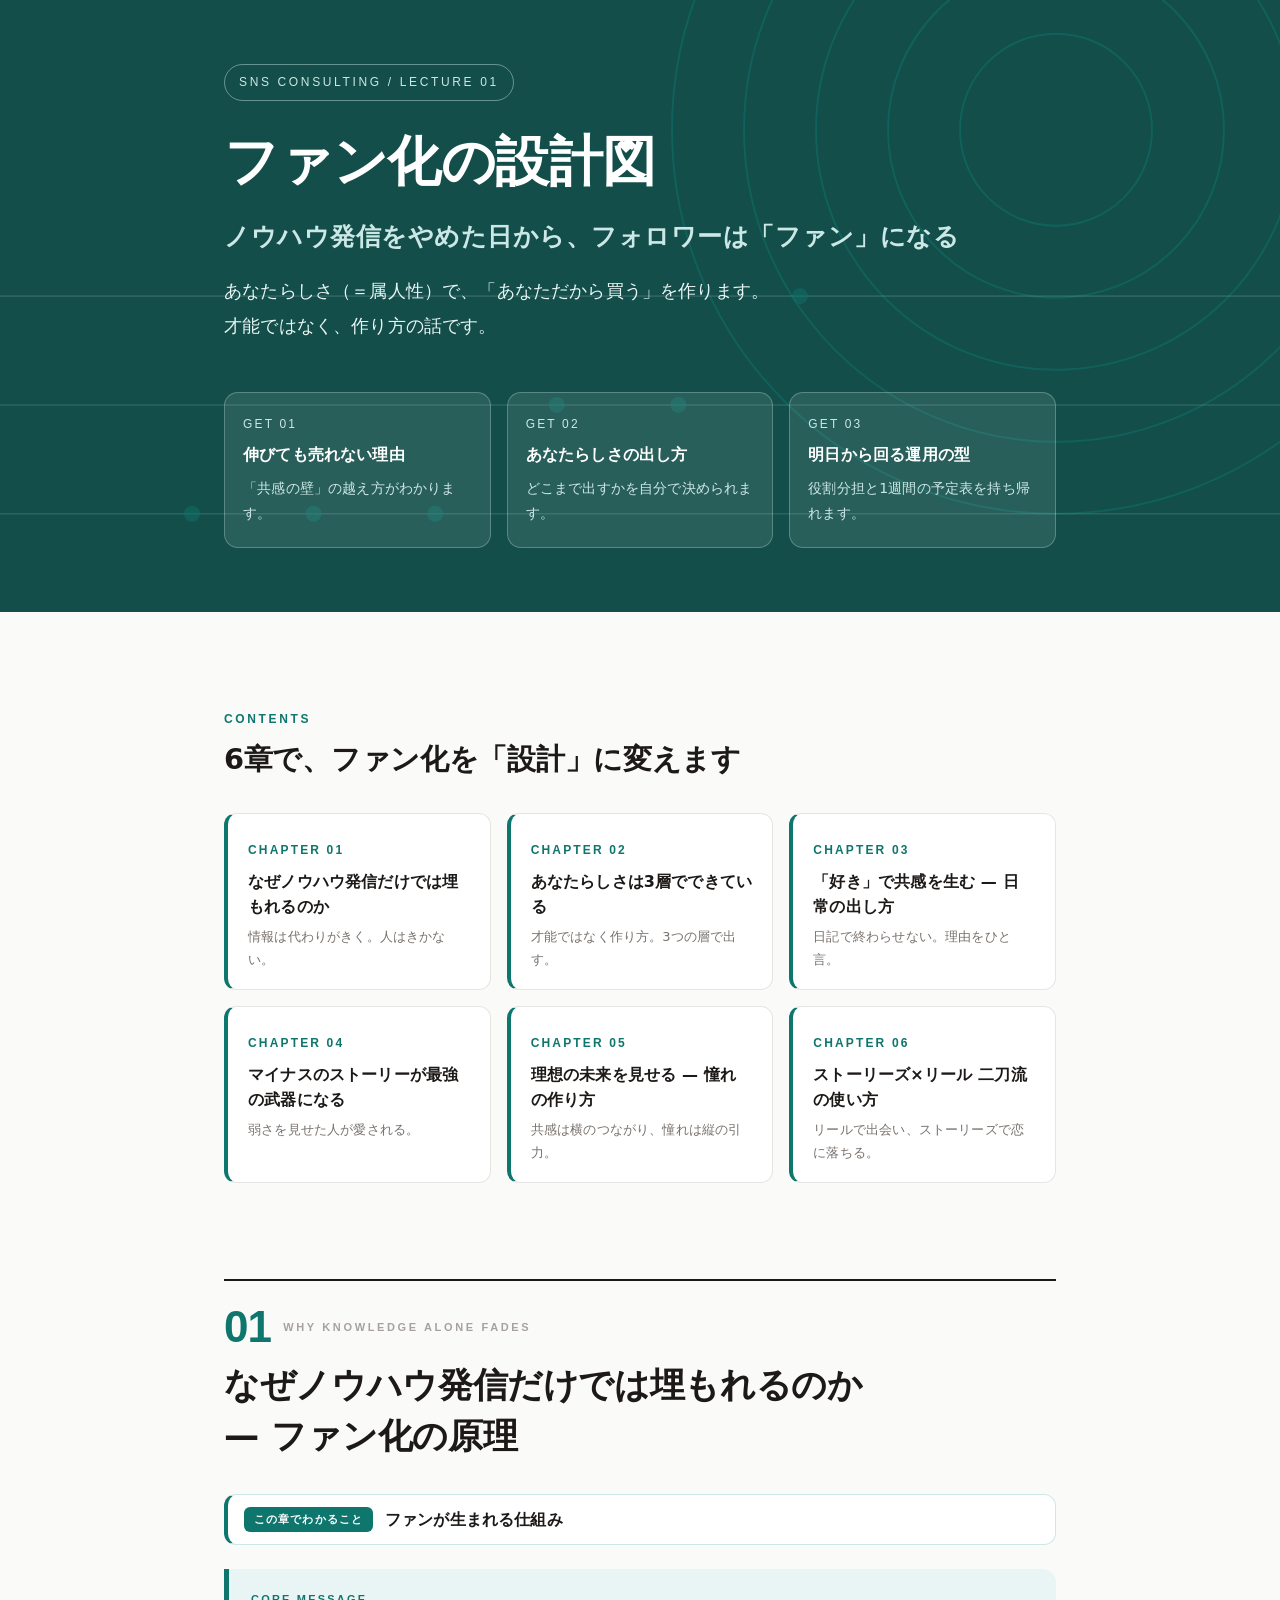
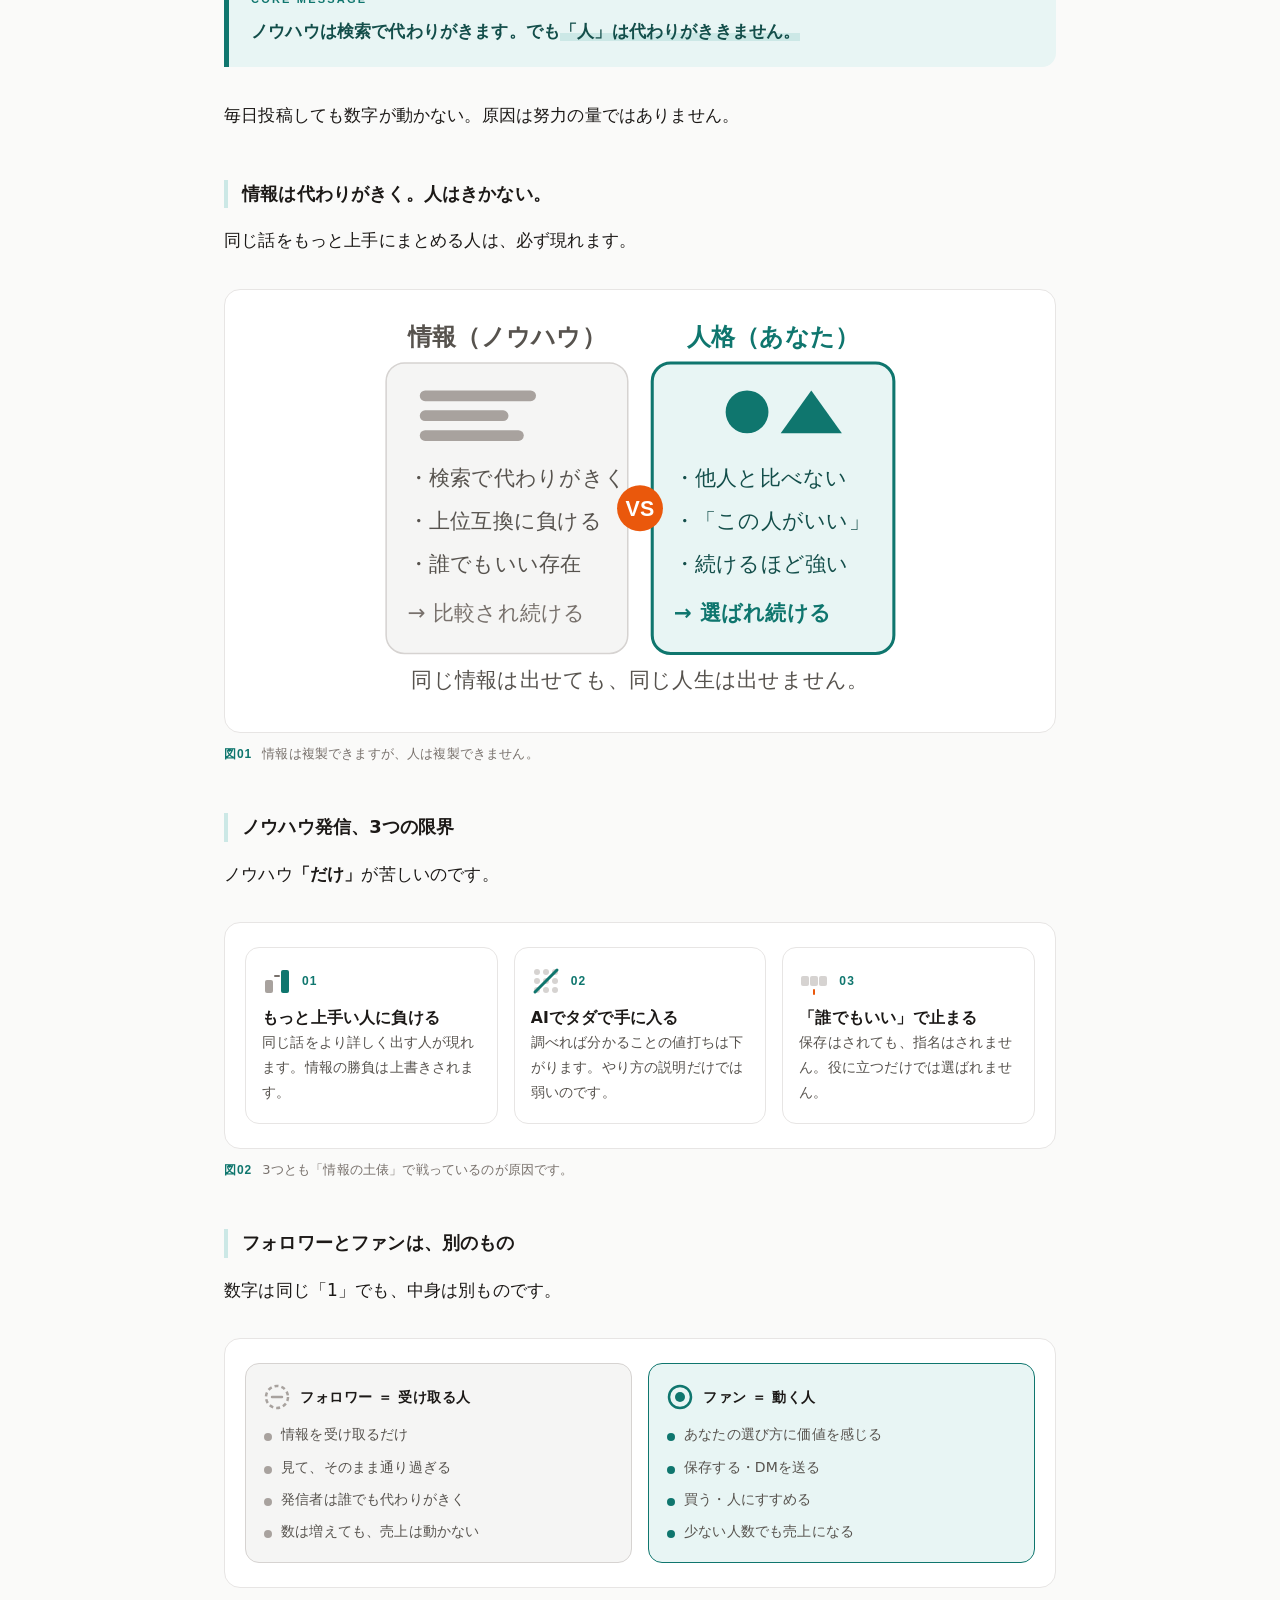
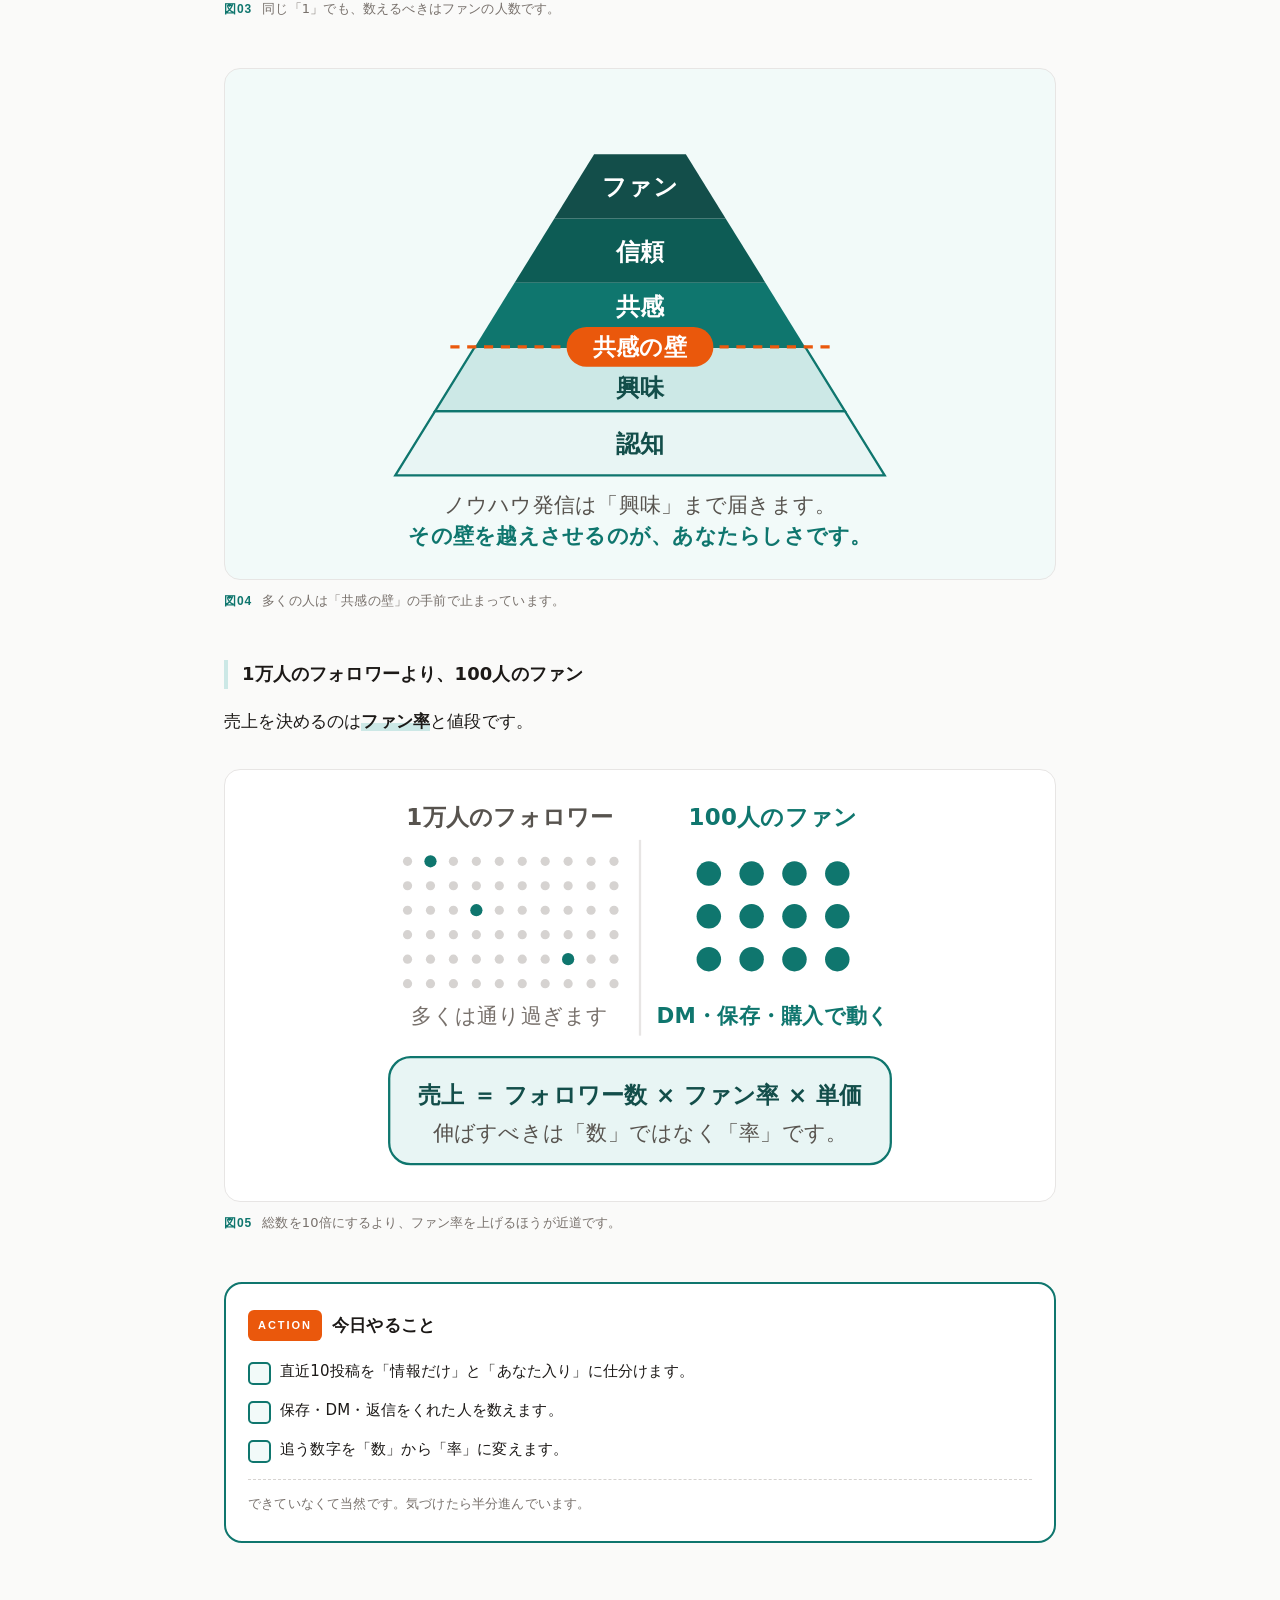
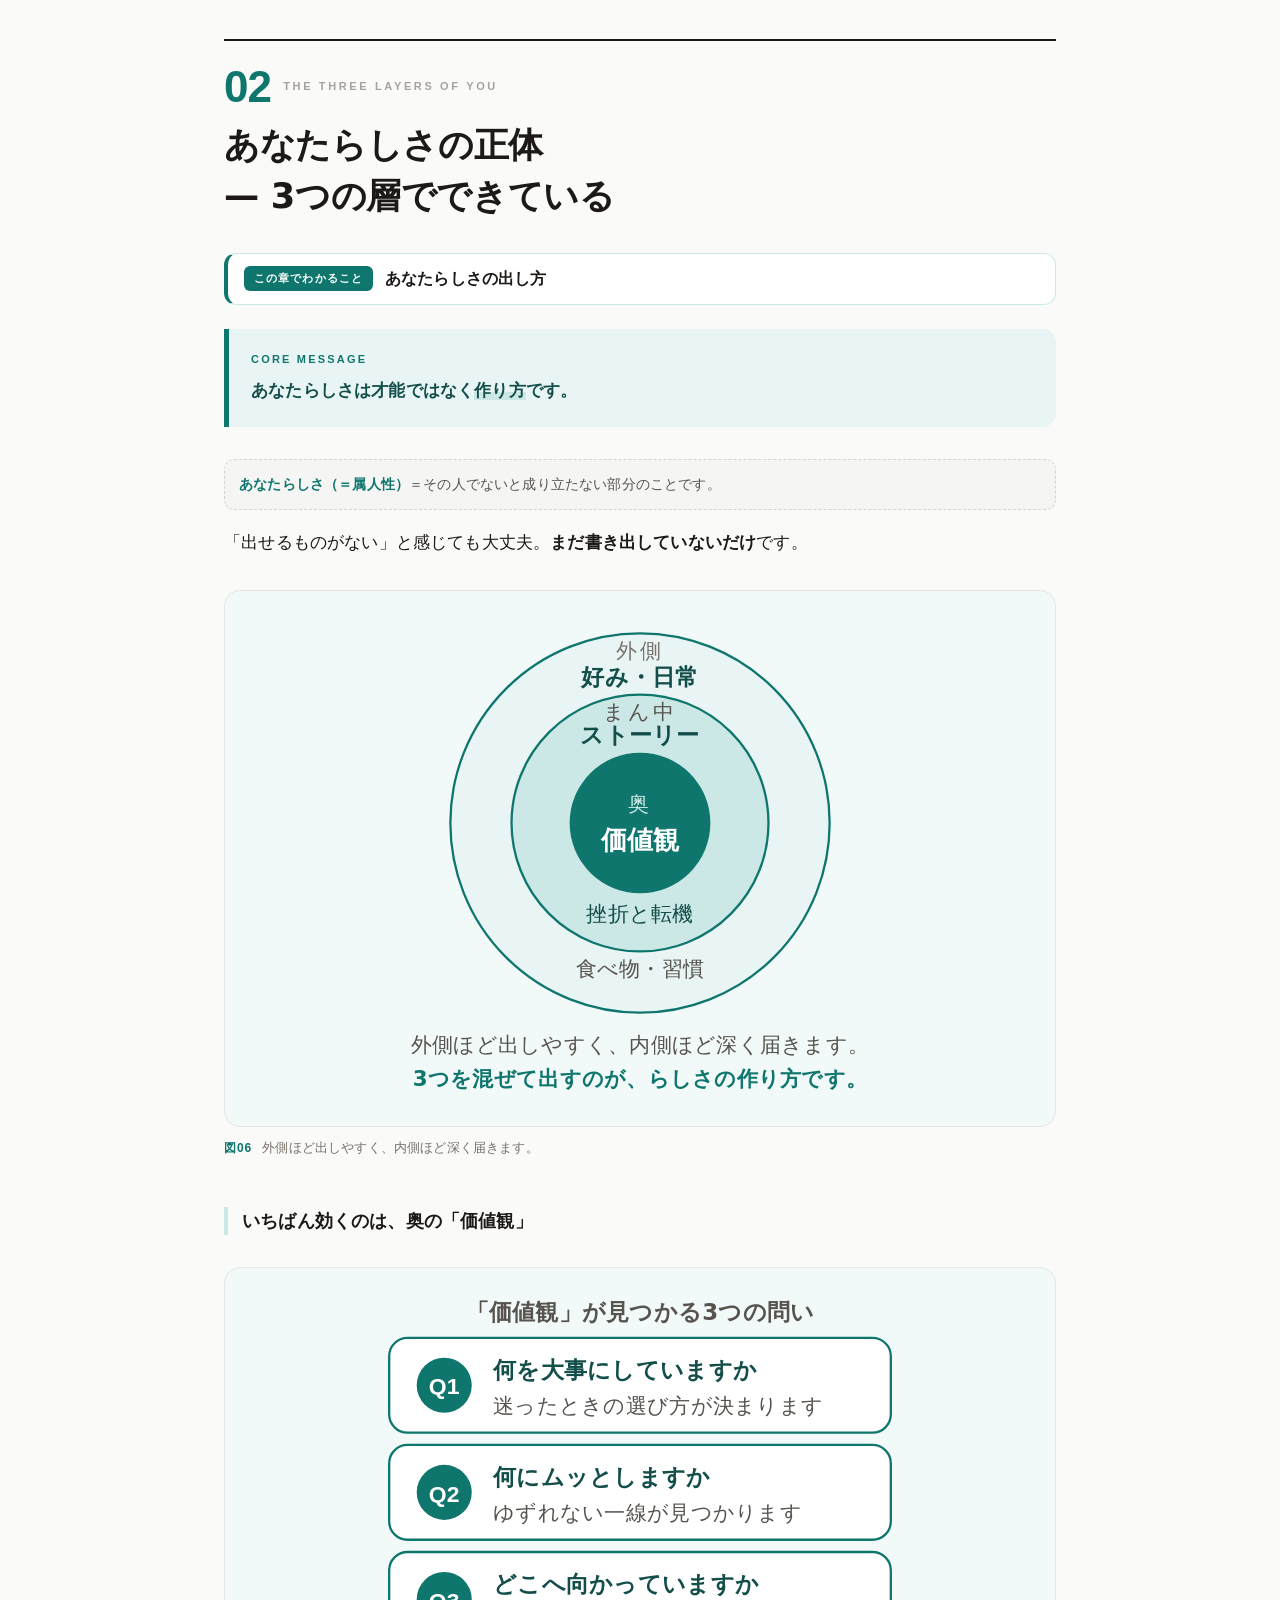
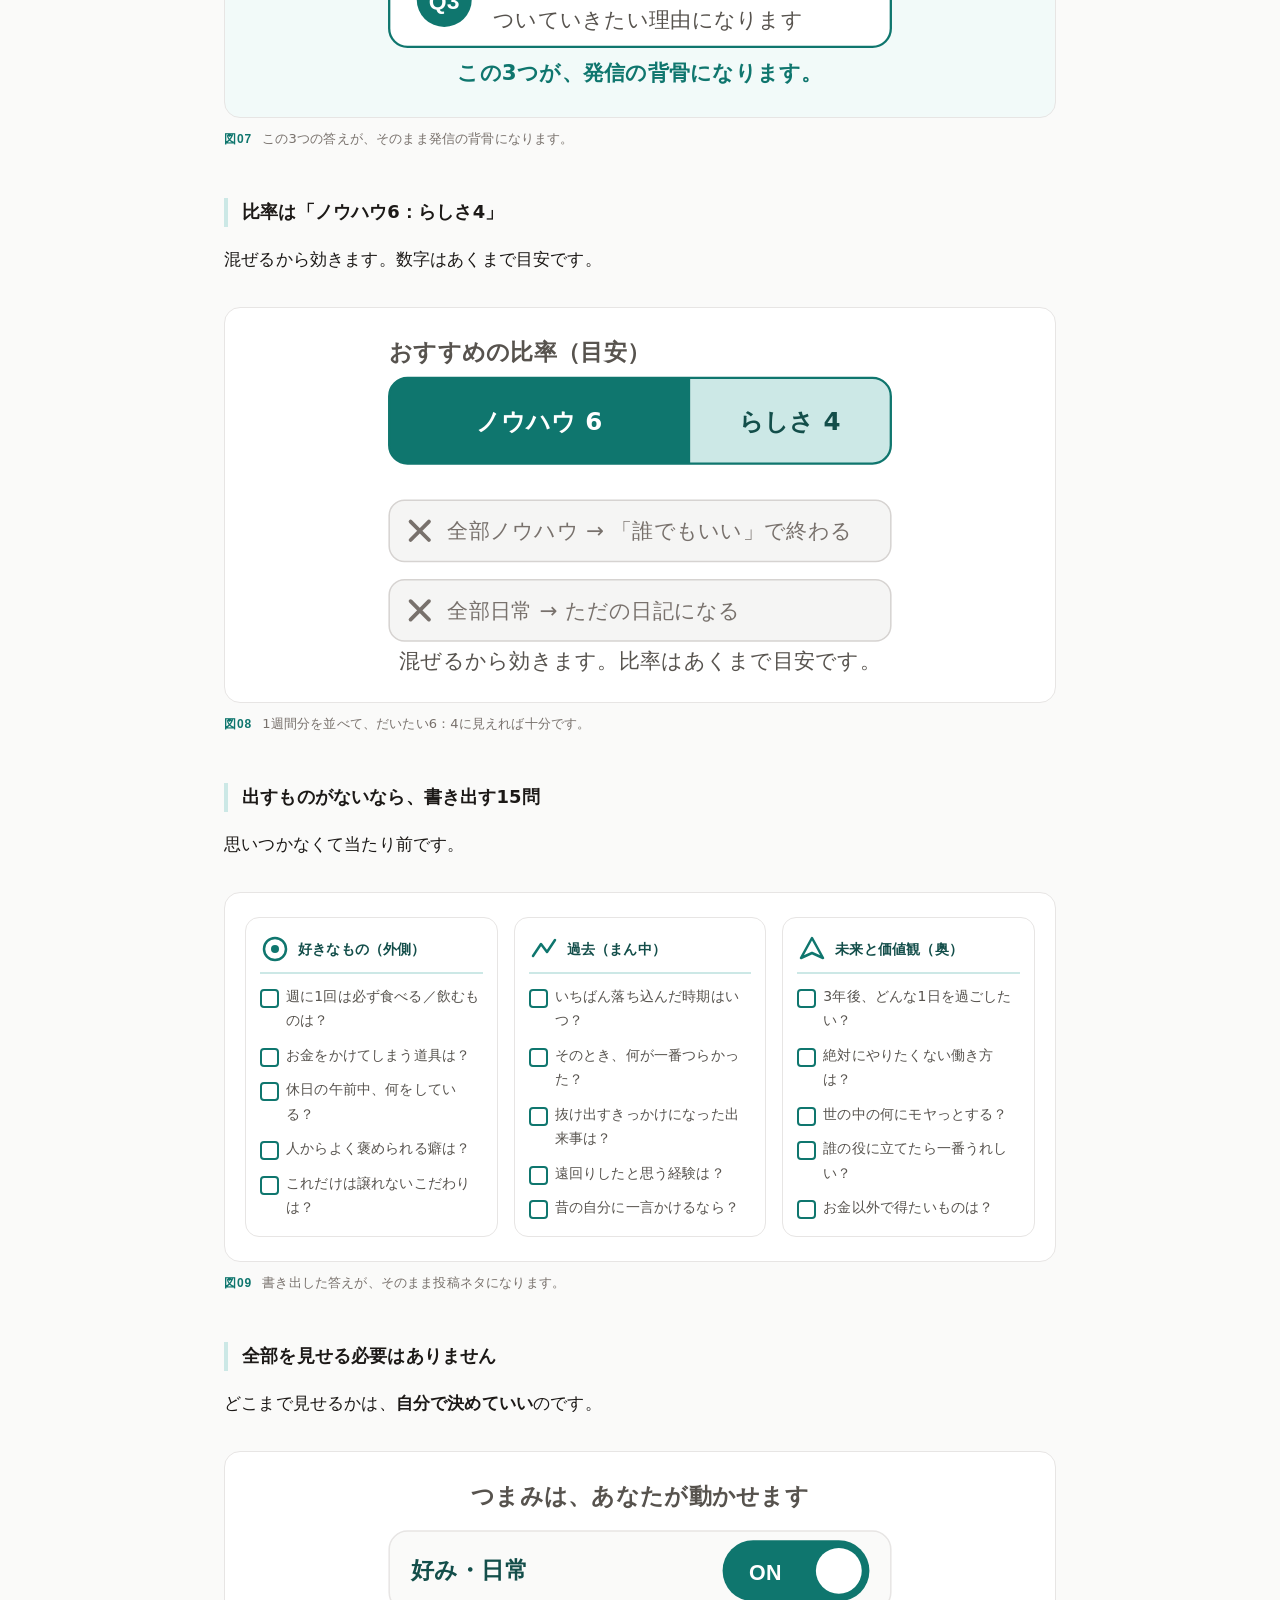
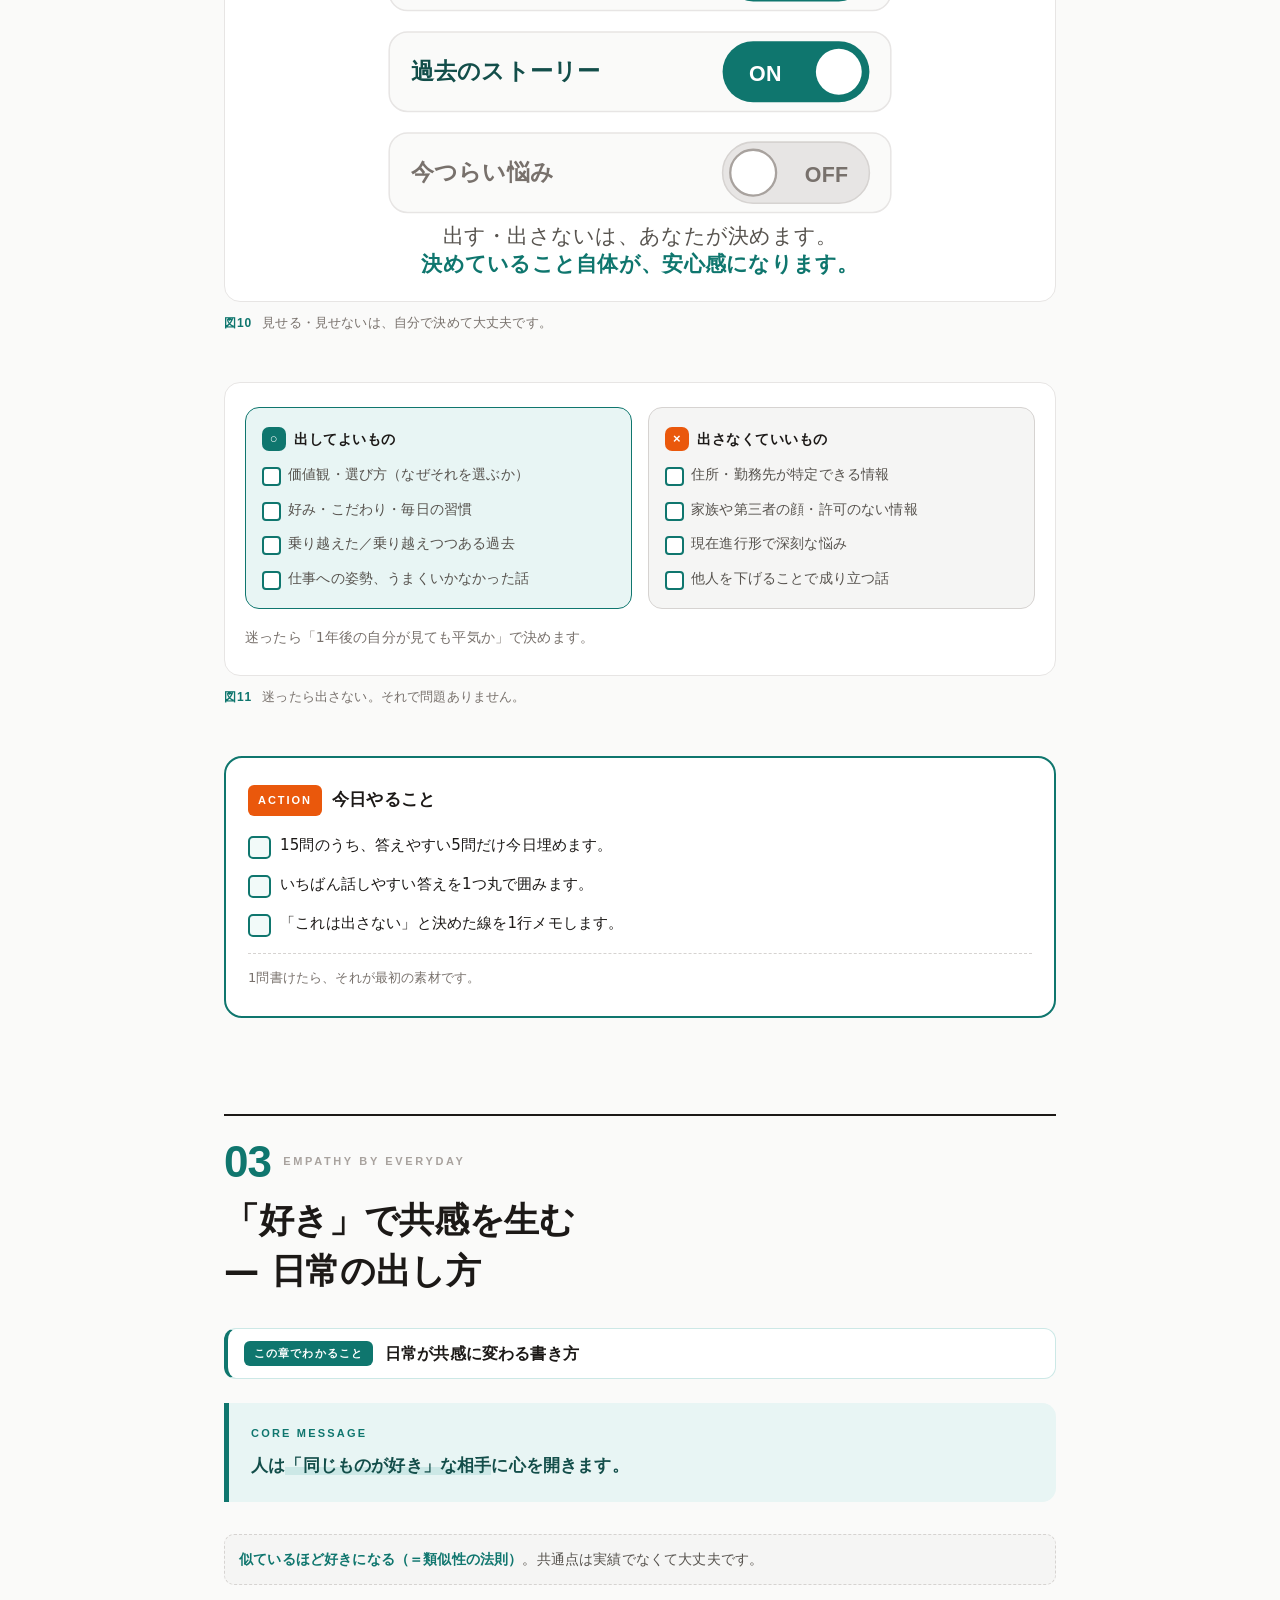
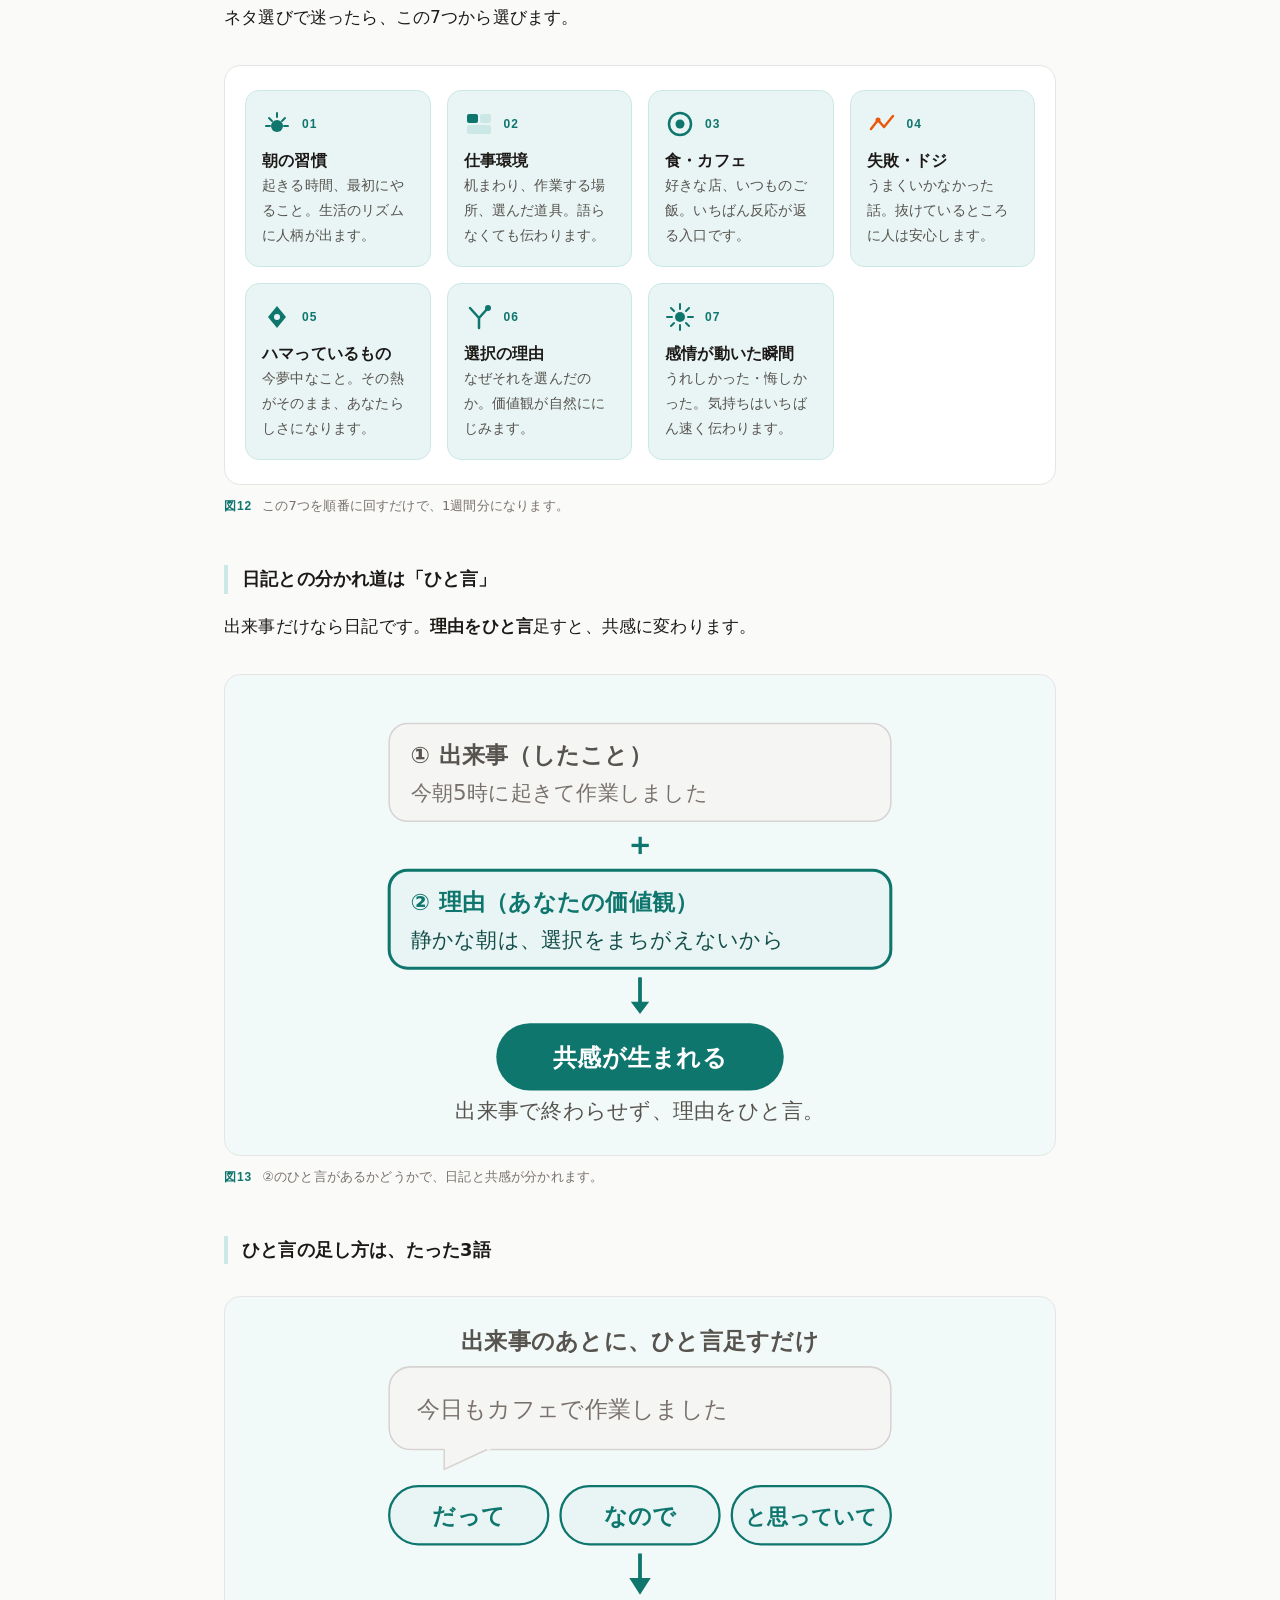
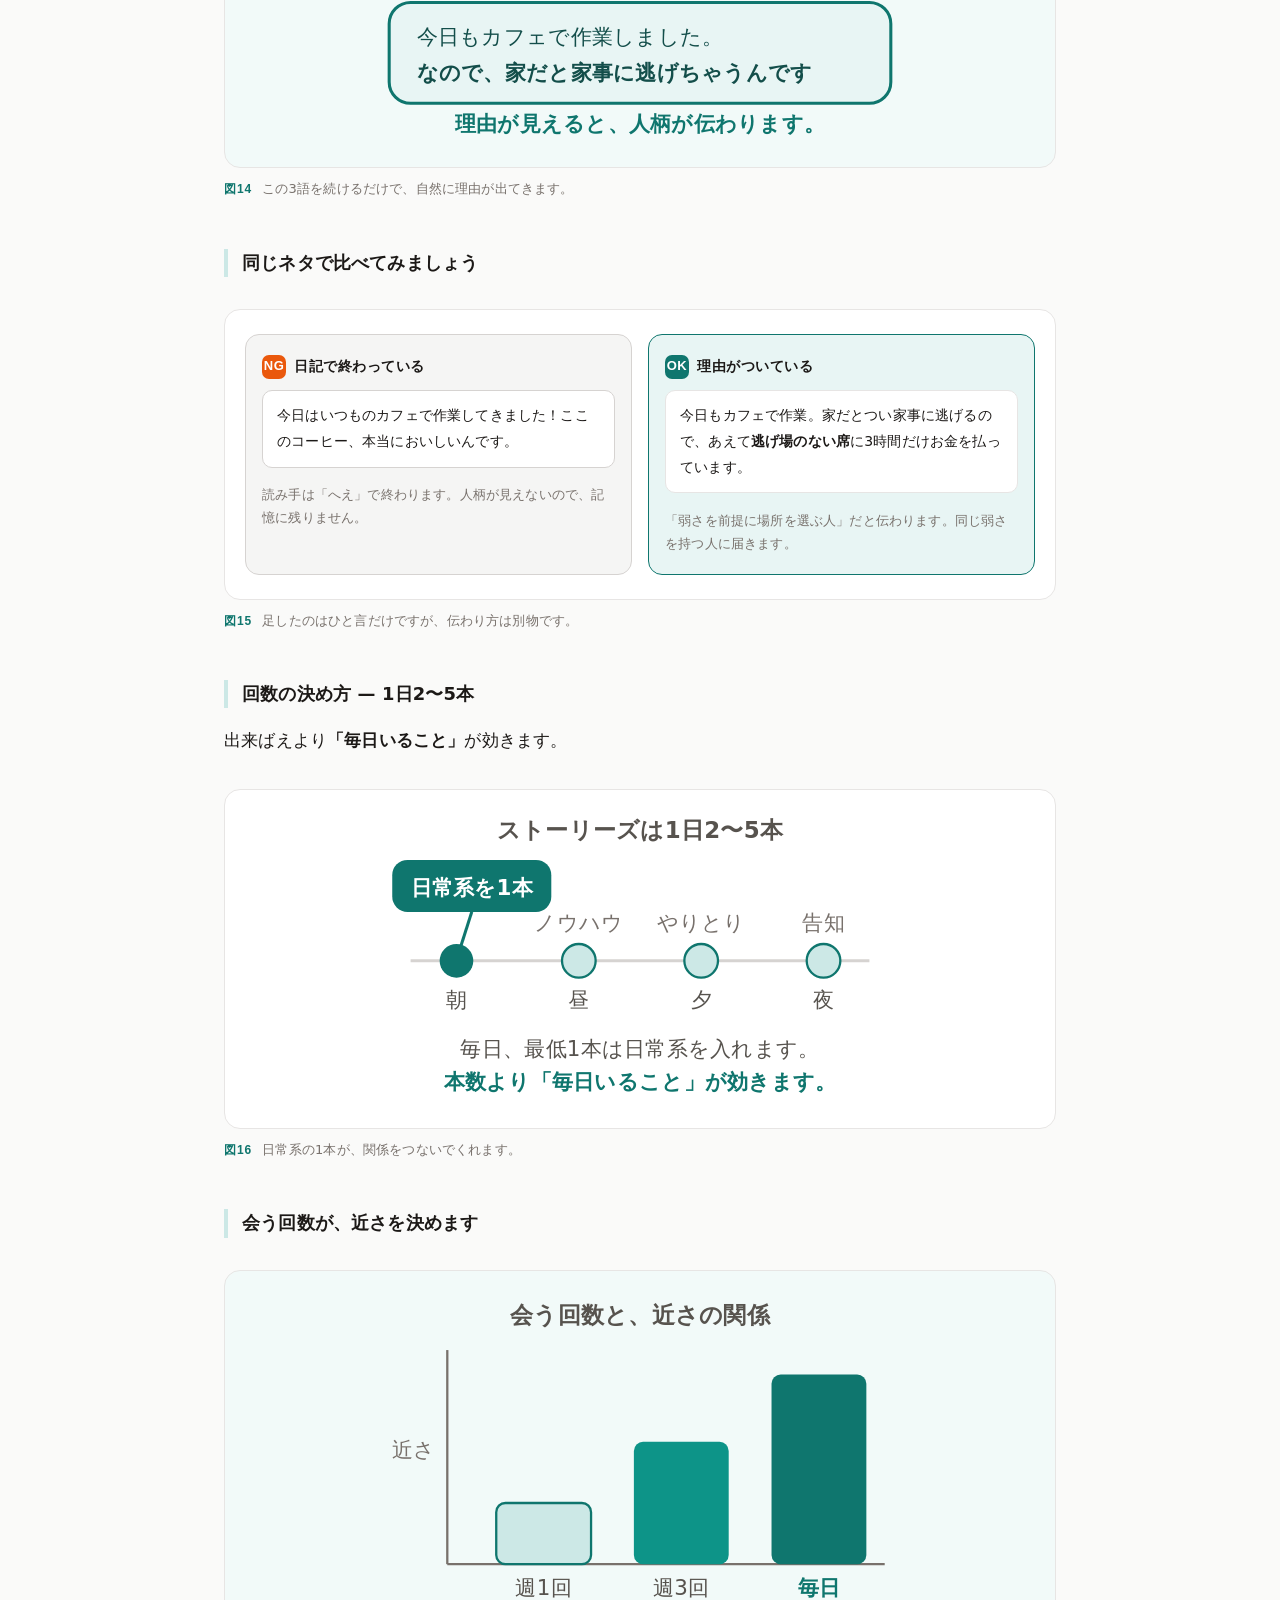
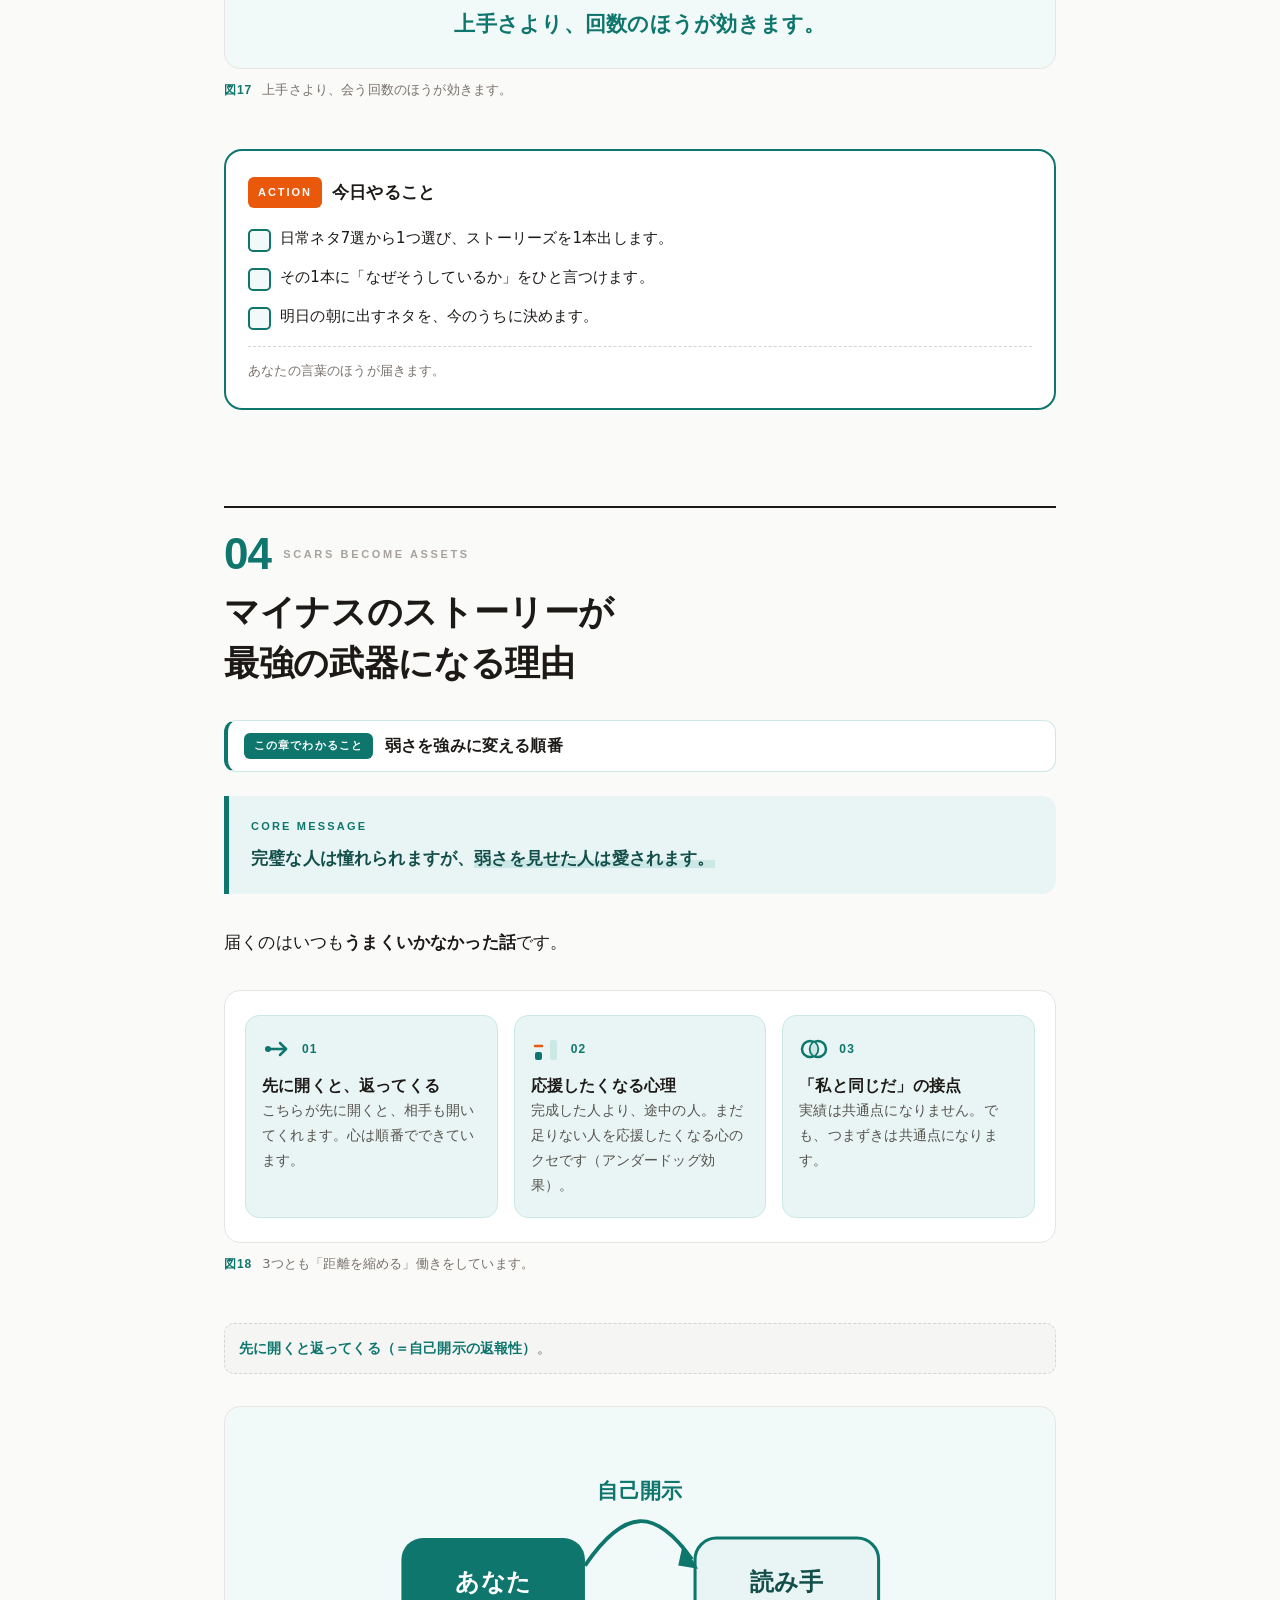
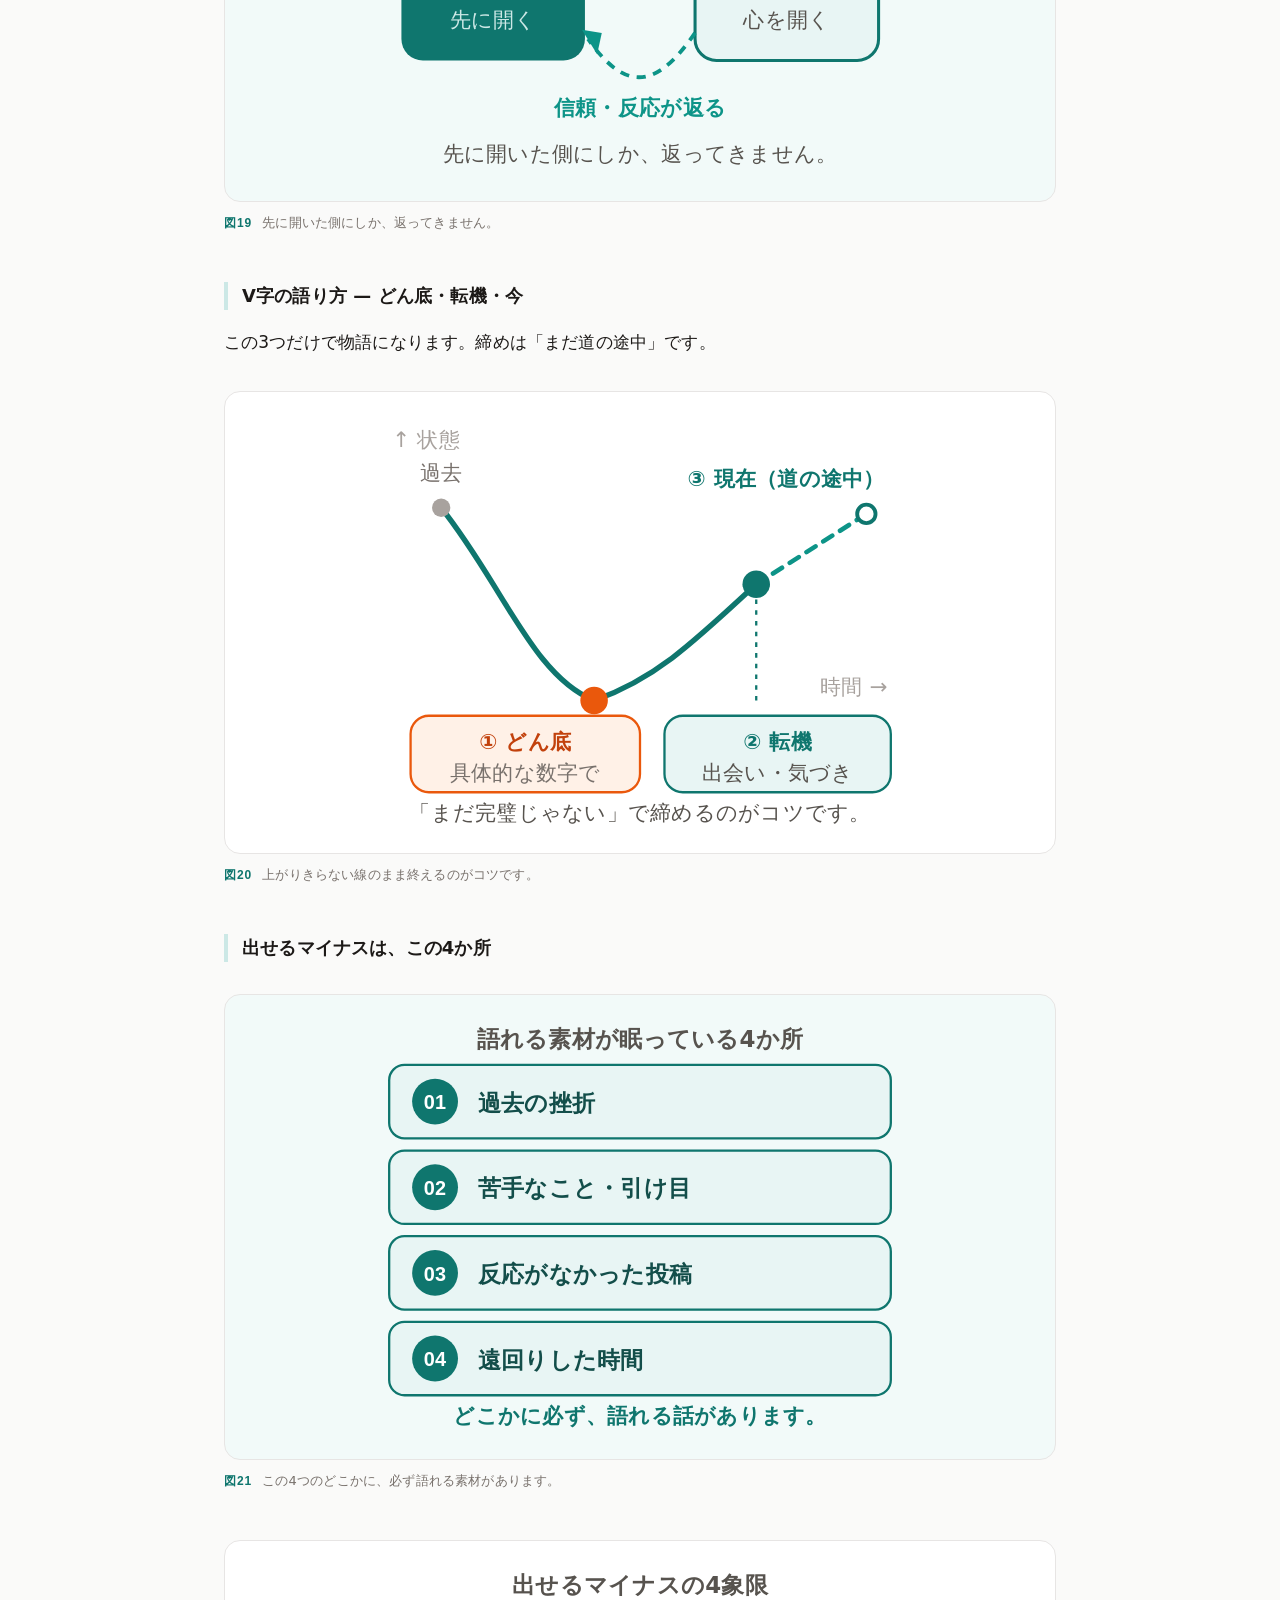
==== index.html @ 6567beff "publish: ファン化の設計図 講義資料" ====
<!DOCTYPE html>
<html lang="ja">
<head>
<meta charset="UTF-8">
<meta name="viewport" content="width=device-width, initial-scale=1">
<title>ファン化の設計図 — ノウハウ発信をやめた日から、フォロワーは「ファン」になる</title>
<meta name="description" content="SNSコンサル講義資料。属人性 × ストーリーズ × リールで作る「あなただから買う」の設計図を、6章の図解で学びます。">
<style>
/* ============================================================
   ファン化の設計図 — Design System
   配色: 無彩色(70) + ディープティール #0F766E(25) + コーラル #EA580C(5)
   この3系統と同一色相内の濃淡以外の色相は一切使用しない
   ============================================================ */
:root{
  /* --- 無彩色ベース --- */
  --bg:#FAFAF9;
  --card:#FFFFFF;
  --mute:#F5F5F4;
  --line:#E7E5E4;
  --line2:#D6D3D1;
  --ink:#1C1917;
  --ink2:#57534E;
  --ink3:#78716C;
  --ink4:#A8A29E;
  /* --- メイン: ディープティール(色相 約175°) --- */
  --teal:#0F766E;
  --teal-d:#134E4A;
  --teal-dd:#0D5C55;
  --teal-m:#0D9488;
  --teal-t:#CCE8E6;
  --teal-p:#E8F5F4;
  --teal-pp:#F2FAF9;
  /* --- アクセント: コーラル(色相 約20〜25°・使用面積5%以下) --- */
  --coral:#EA580C;
  --coral-d:#C2410C;
  --coral-p:#FFF1E7;
  /* --- タイポ --- */
  --sans:"Hiragino Sans","Hiragino Kaku Gothic ProN","Yu Gothic","Meiryo",system-ui,-apple-system,sans-serif;
  --num:"Avenir Next","Helvetica Neue",Arial,"Hiragino Sans",sans-serif;
  /* --- 8pxグリッド --- */
  --s1:8px; --s2:16px; --s3:24px; --s4:32px; --s6:48px; --s8:64px; --s12:96px;
}
*{box-sizing:border-box}
html{-webkit-text-size-adjust:100%;scroll-behavior:smooth}
body{
  margin:0;background:var(--bg);color:var(--ink);
  font-family:var(--sans);font-size:17px;line-height:1.9;
  letter-spacing:.01em;overflow-x:hidden;
  -webkit-font-smoothing:antialiased;
}
img,svg{max-width:100%}
p{margin:0 0 1.1em}
p:last-child{margin-bottom:0}
strong{font-weight:700}
a{color:var(--teal)}

/* ---- 整列: 単一中央カラム 880px ---- */
.wrap{max-width:880px;margin:0 auto;padding:0 24px;width:100%}

/* ---- 上部プログレスバー(JSが幅を与える。JS無効なら0幅=無害) ---- */
.progress{position:fixed;top:0;left:0;height:3px;width:0;background:var(--teal);z-index:50;transition:width .12s linear}

/* ============ ヒーロー ============ */
.hero{background:var(--teal-d);color:#fff;padding:var(--s8) 0 var(--s8);position:relative;overflow:hidden}
.hero-bg{position:absolute;inset:0;width:100%;height:100%;opacity:.5;pointer-events:none}
.hero .wrap{position:relative;z-index:1}
.hero-kicker{
  display:inline-block;font-size:12px;letter-spacing:.22em;font-family:var(--num);
  color:var(--teal-t);border:1px solid rgba(204,232,230,.45);
  padding:6px 14px;border-radius:999px;margin:0 0 var(--s3)
}
.hero h1{
  font-size:clamp(2rem,5vw,3.4rem);line-height:1.35;margin:0 0 var(--s2);
  font-weight:800;letter-spacing:-.01em
}
.hero h1 .sub-line{display:block;font-size:.46em;font-weight:600;color:var(--teal-t);margin-top:.7em;line-height:1.7;letter-spacing:.02em}
.hero-lead{font-size:clamp(1rem,2.2vw,1.15rem);color:#E8F5F4;max-width:42em;margin:0 0 var(--s6)}
.gets{display:grid;grid-template-columns:repeat(auto-fit,minmax(200px,1fr));gap:var(--s2)}
.get{background:rgba(232,245,244,.10);border:1px solid rgba(204,232,230,.30);border-radius:14px;padding:20px 18px}
.get-no{font-family:var(--num);font-size:12px;letter-spacing:.18em;color:var(--teal-t);display:block;margin-bottom:6px}
.get-t{font-weight:700;font-size:1.02rem;line-height:1.6;color:#fff}
.get-d{font-size:14px;line-height:1.8;color:#CCE8E6;margin-top:8px}

/* ============ 目次 ============ */
.toc{padding:var(--s12) 0 0}
.toc-grid{display:grid;grid-template-columns:repeat(auto-fit,minmax(240px,1fr));gap:var(--s2);margin-top:var(--s4)}
.toc-card{
  display:block;text-decoration:none;color:inherit;background:var(--card);
  border:1px solid var(--line);border-left:4px solid var(--teal);border-radius:12px;
  padding:18px 20px;transition:transform .15s ease,box-shadow .15s ease
}
.toc-card:hover{transform:translateY(-3px);box-shadow:0 8px 22px rgba(28,25,23,.08)}
.toc-no{font-family:var(--num);font-size:12px;letter-spacing:.18em;color:var(--teal);font-weight:700}
.toc-t{font-weight:700;font-size:1rem;line-height:1.6;margin-top:4px}
.toc-d{font-size:13px;color:var(--ink3);line-height:1.75;margin-top:6px}

/* ============ 反復: セクション見出し ============ */
.sec-label{
  font-family:var(--num);font-size:12px;letter-spacing:.22em;color:var(--teal);
  font-weight:700;text-transform:uppercase;margin:0 0 var(--s1)
}
.sec-title{font-size:clamp(1.35rem,3vw,1.8rem);line-height:1.5;margin:0;font-weight:800;letter-spacing:-.01em}

/* ============ 反復: 章ヘッダー ============ */
.chapter{padding:var(--s12) 0 0}
.ch-head{border-top:2px solid var(--ink);padding-top:var(--s3);margin-bottom:var(--s4)}
.ch-meta{display:flex;align-items:center;gap:12px;flex-wrap:wrap;margin-bottom:10px}
.ch-num{
  font-family:var(--num);font-size:44px;font-weight:800;line-height:1;
  color:var(--teal);letter-spacing:-.02em
}
.ch-en{font-family:var(--num);font-size:11px;letter-spacing:.24em;color:var(--ink4);text-transform:uppercase;font-weight:700}
.ch-head h2{
  font-size:clamp(1.5rem,3.5vw,2.2rem);line-height:1.45;margin:0;
  font-weight:800;letter-spacing:-.01em
}

/* ============ 反復: この章でわかること(全章同一) ============ */
.learn{
  display:flex;align-items:center;gap:12px;flex-wrap:wrap;
  background:var(--card);border:1px solid var(--teal-t);border-left:4px solid var(--teal);
  border-radius:12px;padding:12px 16px;margin:0 0 var(--s3)
}
.learn-k{
  font-size:11px;letter-spacing:.1em;font-weight:800;color:#fff;background:var(--teal);
  padding:5px 10px;border-radius:6px;white-space:nowrap;line-height:1.4
}
.learn-t{font-weight:800;font-size:1rem;line-height:1.6}

/* ============ 反復: 核メッセージ ============ */
.core{
  background:var(--teal-p);border-left:5px solid var(--teal);
  border-radius:0 14px 14px 0;padding:20px 22px;margin:0 0 var(--s4)
}
.core-k{font-family:var(--num);font-size:11px;letter-spacing:.2em;color:var(--teal);font-weight:700;display:block;margin-bottom:6px}
.core p{font-size:1.06rem;line-height:1.85;margin:0;font-weight:600;color:var(--teal-d)}

/* ============ 小見出し ============ */
h3.h3{
  font-size:1.12rem;line-height:1.6;margin:var(--s6) 0 var(--s2);font-weight:800;
  padding-left:14px;border-left:4px solid var(--teal-t)
}
.note{font-size:14px;color:var(--ink3);line-height:1.85}
.term{background:var(--mute);border:1px dashed var(--line2);border-radius:10px;padding:12px 14px;font-size:14px;line-height:1.8;color:var(--ink2);margin:var(--s2) 0}
.term b{color:var(--teal);font-weight:700}
.mk{background:linear-gradient(transparent 62%,var(--teal-t) 62%);font-weight:700}
.hot{color:var(--coral-d);font-weight:700}

/* ============ 反復: 図版 ============ */
.fig{margin:var(--s4) 0 var(--s6)}
.fig-body{background:var(--card);border:1px solid var(--line);border-radius:16px;padding:24px 20px}
.fig-body.tinted{background:var(--teal-pp)}
.fig-cap{display:flex;gap:10px;align-items:flex-start;margin-top:10px;font-size:13px;line-height:1.7;color:var(--ink3)}
.fig-no{font-family:var(--num);font-weight:700;color:var(--teal);white-space:nowrap;font-size:12px;letter-spacing:.08em;padding-top:1px}
.dgm{display:block;width:100%;height:auto;max-width:520px;margin:0 auto}
.dgm text{font-family:var(--sans)}
.dgm .n{font-family:var(--num)}
.ico{display:block;width:30px;height:30px;flex:none}

/* ============ カード群 ============ */
.cards{display:grid;grid-template-columns:repeat(auto-fit,minmax(210px,1fr));gap:var(--s2)}
.cards.c2{grid-template-columns:repeat(auto-fit,minmax(240px,1fr))}
.card{background:var(--card);border:1px solid var(--line);border-radius:14px;padding:18px 16px}
.card.on{background:var(--teal-p);border-color:var(--teal-t)}
.card-h{display:flex;align-items:center;gap:10px;margin-bottom:10px}
.card-n{font-family:var(--num);font-size:12px;font-weight:800;color:var(--teal);letter-spacing:.1em}
.card-t{font-weight:800;font-size:.98rem;line-height:1.5}
.card-d{font-size:14px;line-height:1.8;color:var(--ink2)}

/* ============ 比率バー ============ */
.ratio{margin:var(--s2) 0 0}
.ratio-bar{display:flex;height:56px;border-radius:12px;overflow:hidden;border:1px solid var(--line)}
.ratio-seg{display:flex;align-items:center;justify-content:center;font-weight:800;font-size:14px;text-align:center;line-height:1.4;padding:0 6px}
.seg-a{background:var(--teal);color:#fff}
.seg-b{background:var(--teal-t);color:var(--teal-d)}
.seg-c{background:var(--mute);color:var(--ink3)}
.ratio-legend{display:flex;gap:18px;flex-wrap:wrap;margin-top:10px;font-size:13px;color:var(--ink2)}
.lg{display:flex;align-items:center;gap:7px}
.sw{width:14px;height:14px;border-radius:4px;flex:none}

/* ============ 対比パネル(NG/OK) ============ */
.ab{display:grid;grid-template-columns:repeat(auto-fit,minmax(240px,1fr));gap:var(--s2)}
.panel{border-radius:14px;padding:18px 16px;border:1px solid var(--line);background:var(--card)}
.panel.bad{background:var(--mute);border-color:var(--line2)}
.panel.good{background:var(--teal-p);border-color:var(--teal)}
.panel-h{display:flex;align-items:center;gap:8px;font-weight:800;font-size:14px;margin-bottom:10px;letter-spacing:.04em}
.badge{display:inline-flex;align-items:center;justify-content:center;width:24px;height:24px;border-radius:7px;font-family:var(--num);font-size:13px;font-weight:800;flex:none}
.badge.ng{background:var(--coral);color:#fff}
.badge.ok{background:var(--teal);color:#fff}
.quote{background:#fff;border:1px solid var(--line);border-radius:10px;padding:12px 14px;font-size:14px;line-height:1.85;color:var(--ink)}
.panel.bad .quote{border-color:var(--line2)}
.why{font-size:13px;line-height:1.8;color:var(--ink3);margin-top:10px}

/* ============ チェックリスト/ワークシート ============ */
.sheet{display:grid;grid-template-columns:repeat(auto-fit,minmax(230px,1fr));gap:var(--s2)}
.sheet-col{background:var(--card);border:1px solid var(--line);border-radius:14px;padding:16px 14px}
.sheet-h{display:flex;align-items:center;gap:8px;font-weight:800;font-size:14px;color:var(--teal-d);border-bottom:2px solid var(--teal-t);padding-bottom:8px;margin-bottom:10px}
.qlist{list-style:none;margin:0;padding:0}
.qlist li{position:relative;padding-left:26px;font-size:14px;line-height:1.75;margin-bottom:10px;color:var(--ink2)}
.qlist li::before{
  content:"";position:absolute;left:0;top:5px;width:15px;height:15px;
  border:2px solid var(--teal);border-radius:4px;background:#fff
}
.qlist li:last-child{margin-bottom:0}

/* ============ 点リスト(図版内) ============ */
.plist{list-style:none;margin:0;padding:0}
.plist li{position:relative;padding-left:19px;font-size:14px;line-height:1.8;margin-bottom:7px;color:var(--ink2)}
.plist li::before{content:"";position:absolute;left:2px;top:11px;width:8px;height:8px;border-radius:50%;background:var(--teal)}
.plist li:last-child{margin-bottom:0}
.panel.bad .plist li::before{background:var(--ink4)}

/* ============ 役割分担リスト ============ */
.rowlist{list-style:none;margin:0;padding:0}
.rowlist li{display:flex;gap:10px;font-size:14px;line-height:1.75;padding:9px 0;border-bottom:1px dashed var(--line2)}
.rowlist li:last-child{border-bottom:none}
.rowlist b{flex:none;width:70px;font-size:12px;color:var(--teal);font-weight:800;padding-top:4px;letter-spacing:.02em}

/* ============ 週間カレンダー ============ */
.cal{display:grid;grid-template-columns:repeat(7,1fr);gap:8px}
@media (max-width:900px){.cal{grid-template-columns:repeat(4,1fr)}.cal-day:last-child{grid-column:span 2}}
@media (max-width:560px){.cal{grid-template-columns:repeat(2,1fr)}}
.cal-day{background:var(--card);border:1px solid var(--line);border-radius:10px;padding:10px 8px}
.cal-h{font-size:13px;font-weight:800;color:var(--teal-d);text-align:center;border-bottom:1px solid var(--line);padding-bottom:6px;margin-bottom:8px}
.chip{display:block;font-size:12px;line-height:1.5;border-radius:6px;padding:6px 5px;margin-bottom:6px;text-align:center}
.chip b{display:block;font-weight:800;letter-spacing:.04em;margin-bottom:1px}
.chip:last-child{margin-bottom:0}
.chip-reel{background:var(--teal);color:#fff;font-weight:700}
.chip-st{background:var(--teal-p);color:var(--teal-d)}
.chip-off{background:var(--mute);color:var(--ink4)}

/* ============ 全体像サマリー ============ */
.map{display:grid;gap:12px}
.map-row{display:grid;grid-template-columns:100px 1fr;gap:12px}
.map-side{
  background:var(--teal);color:#fff;border-radius:12px;display:flex;
  align-items:center;justify-content:center;text-align:center;
  font-weight:800;font-size:13px;line-height:1.5;padding:12px 6px
}
.map-main{background:var(--card);border:1px solid var(--line);border-radius:12px;padding:12px}
.map-items{display:grid;grid-template-columns:repeat(auto-fit,minmax(130px,1fr));gap:10px}
.map-item{background:var(--teal-pp);border:1px solid var(--teal-t);border-radius:10px;padding:10px 8px;font-size:13px;line-height:1.6;text-align:center;font-weight:700;color:var(--teal-d)}
.map-item span{display:block;font-family:var(--num);font-size:11px;color:var(--teal);font-weight:800;letter-spacing:.1em;margin-bottom:4px}
.map-arrow{display:flex;justify-content:center}
.map-arrow svg{width:26px;height:16px;display:block}
@media (max-width:560px){.map-row{grid-template-columns:1fr}.map-side{padding:8px}}

/* ============ 反復: 章末アクションボックス ============ */
.action{
  background:var(--card);border:2px solid var(--teal);border-radius:18px;
  padding:26px 22px;margin:var(--s6) 0 0;position:relative
}
.action-h{display:flex;align-items:center;gap:10px;margin-bottom:var(--s2)}
.action-tag{
  font-family:var(--num);font-size:11px;letter-spacing:.18em;font-weight:800;
  background:var(--coral);color:#fff;padding:5px 10px;border-radius:6px
}
.action-t{font-weight:800;font-size:1.05rem}
.todo{list-style:none;margin:0;padding:0}
.todo li{position:relative;padding-left:32px;font-size:15px;line-height:1.8;margin-bottom:12px}
.todo li:last-child{margin-bottom:0}
.todo li::before{
  content:"";position:absolute;left:0;top:4px;width:19px;height:19px;
  border:2px solid var(--teal);border-radius:5px;background:var(--teal-pp)
}
.action-note{margin-top:var(--s2);font-size:13px;color:var(--ink3);line-height:1.8;border-top:1px dashed var(--line2);padding-top:12px}

/* ============ 巻末 ============ */
.outro{background:var(--teal-d);color:#fff;padding:var(--s12) 0;margin-top:var(--s12);overflow:hidden}
.outro .sec-label{color:var(--teal-t)}
.outro h2{font-size:clamp(1.5rem,3.5vw,2.1rem);line-height:1.5;margin:0 0 var(--s3);font-weight:800}
.outro p{color:#E8F5F4}
.outro-box{background:rgba(232,245,244,.10);border:1px solid rgba(204,232,230,.30);border-radius:16px;padding:24px 20px;margin-top:var(--s4)}
.outro-box .todo li{color:#fff}
.outro-box .todo li::before{border-color:var(--teal-t);background:rgba(232,245,244,.12)}
.cta{
  display:inline-block;color:#fff;font-weight:800;margin-top:var(--s3);
  font-size:1.15rem;border-bottom:3px solid var(--coral);padding-bottom:6px
}
.foot{padding:var(--s6) 0;font-size:13px;color:var(--ink3);text-align:center;line-height:1.9}

/* ============ reveal(JSがopacity:0を付与。JS無効なら常時可視) ============ */
.js-reveal .rv{opacity:0;transform:translateY(18px)}
.js-reveal .rv.in{opacity:1;transform:none;transition:opacity .6s ease,transform .6s ease}
@media (prefers-reduced-motion:reduce){
  .js-reveal .rv{opacity:1!important;transform:none!important}
  html{scroll-behavior:auto}
}

/* ============ レスポンシブ ============ */
@media (max-width:640px){
  body{font-size:16px}
  .wrap{padding:0 20px}
  .hero{padding:var(--s6) 0}
  .chapter{padding-top:var(--s8)}
  .toc{padding-top:var(--s8)}
  .ch-num{font-size:36px}
  .fig-body{padding:18px 14px}
  .action{padding:22px 16px}
  .outro{padding:var(--s8) 0;margin-top:var(--s8)}
}
@media print{
  .progress{display:none}
  .js-reveal .rv{opacity:1!important;transform:none!important}
}
</style>
</head>
<body>

<div class="progress" id="progress"></div>

<!-- ================= ヒーロー ================= -->
<header class="hero">
  <svg class="hero-bg" viewBox="0 0 800 400" preserveAspectRatio="xMidYMid slice" aria-hidden="true" focusable="false">
    <g fill="none" stroke="#0D9488" stroke-width="1.2" opacity=".55">
      <circle cx="660" cy="90" r="60"/><circle cx="660" cy="90" r="105"/>
      <circle cx="660" cy="90" r="150"/><circle cx="660" cy="90" r="195"/>
      <circle cx="660" cy="90" r="240"/>
    </g>
    <g fill="none" stroke="#CCE8E6" stroke-width="1" opacity=".28">
      <path d="M0 330 H800"/><path d="M0 262 H800"/><path d="M0 194 H800"/>
    </g>
    <g fill="#0D9488" opacity=".5">
      <circle cx="120" cy="330" r="5"/><circle cx="196" cy="330" r="5"/><circle cx="272" cy="330" r="5"/>
      <circle cx="348" cy="262" r="5"/><circle cx="424" cy="262" r="5"/><circle cx="500" cy="194" r="5"/>
    </g>
  </svg>
  <div class="wrap">
    <span class="hero-kicker">SNS CONSULTING / LECTURE 01</span>
    <h1>ファン化の設計図
      <span class="sub-line">ノウハウ発信をやめた日から、フォロワーは「ファン」になる</span>
    </h1>
    <p class="hero-lead">あなたらしさ（＝属人性）で、「あなただから買う」を作ります。<br>才能ではなく、作り方の話です。</p>
    <div class="gets">
      <div class="get">
        <span class="get-no">GET 01</span>
        <div class="get-t">伸びても売れない理由</div>
        <div class="get-d">「共感の壁」の越え方がわかります。</div>
      </div>
      <div class="get">
        <span class="get-no">GET 02</span>
        <div class="get-t">あなたらしさの出し方</div>
        <div class="get-d">どこまで出すかを自分で決められます。</div>
      </div>
      <div class="get">
        <span class="get-no">GET 03</span>
        <div class="get-t">明日から回る運用の型</div>
        <div class="get-d">役割分担と1週間の予定表を持ち帰れます。</div>
      </div>
    </div>
  </div>
</header>

<!-- ================= 目次 ================= -->
<nav class="toc" aria-label="目次">
  <div class="wrap">
    <p class="sec-label">Contents</p>
    <h2 class="sec-title">6章で、ファン化を「設計」に変えます</h2>
    <div class="toc-grid">
      <a class="toc-card rv" href="#ch1">
        <span class="toc-no">CHAPTER 01</span>
        <div class="toc-t">なぜノウハウ発信だけでは埋もれるのか</div>
        <div class="toc-d">情報は代わりがきく。人はきかない。</div>
      </a>
      <a class="toc-card rv" href="#ch2">
        <span class="toc-no">CHAPTER 02</span>
        <div class="toc-t">あなたらしさは3層でできている</div>
        <div class="toc-d">才能ではなく作り方。3つの層で出す。</div>
      </a>
      <a class="toc-card rv" href="#ch3">
        <span class="toc-no">CHAPTER 03</span>
        <div class="toc-t">「好き」で共感を生む — 日常の出し方</div>
        <div class="toc-d">日記で終わらせない。理由をひと言。</div>
      </a>
      <a class="toc-card rv" href="#ch4">
        <span class="toc-no">CHAPTER 04</span>
        <div class="toc-t">マイナスのストーリーが最強の武器になる</div>
        <div class="toc-d">弱さを見せた人が愛される。</div>
      </a>
      <a class="toc-card rv" href="#ch5">
        <span class="toc-no">CHAPTER 05</span>
        <div class="toc-t">理想の未来を見せる — 憧れの作り方</div>
        <div class="toc-d">共感は横のつながり、憧れは縦の引力。</div>
      </a>
      <a class="toc-card rv" href="#ch6">
        <span class="toc-no">CHAPTER 06</span>
        <div class="toc-t">ストーリーズ×リール 二刀流の使い方</div>
        <div class="toc-d">リールで出会い、ストーリーズで恋に落ちる。</div>
      </a>
    </div>
  </div>
</nav>

<!-- ================= 第1章 ================= -->
<section class="chapter" id="ch1">
  <div class="wrap">
    <div class="ch-head rv">
      <div class="ch-meta">
        <span class="ch-num">01</span>
        <span class="ch-en">Why Knowledge Alone Fades</span>
      </div>
      <h2>なぜノウハウ発信だけでは埋もれるのか<br>— ファン化の原理</h2>
    </div>

    <div class="learn rv">
      <span class="learn-k">この章でわかること</span>
      <span class="learn-t">ファンが生まれる仕組み</span>
    </div>

    <div class="core rv">
      <span class="core-k">CORE MESSAGE</span>
      <p>ノウハウは検索で代わりがきます。でも<span class="mk">「人」は代わりがききません。</span></p>
    </div>

    <p class="rv">毎日投稿しても数字が動かない。原因は努力の量ではありません。</p>

    <h3 class="h3 rv">情報は代わりがきく。人はきかない。</h3>
    <p class="rv">同じ話をもっと上手にまとめる人は、必ず現れます。</p>

    <figure class="fig rv">
      <div class="fig-body">
        <svg class="dgm" viewBox="0 0 340 258" role="img" aria-label="情報と人格の対比図">
          <text x="83" y="20" text-anchor="middle" font-size="16" font-weight="700" fill="#57534E">情報（ノウハウ）</text>
          <text x="257" y="20" text-anchor="middle" font-size="16" font-weight="700" fill="#0F766E">人格（あなた）</text>
          <rect x="4" y="32" width="158" height="190" rx="12" fill="#F5F5F4" stroke="#D6D3D1"/>
          <rect x="178" y="32" width="158" height="190" rx="12" fill="#E8F5F4" stroke="#0F766E" stroke-width="2"/>
          <g fill="#A8A29E">
            <rect x="26" y="50" width="76" height="7" rx="3.5"/>
            <rect x="26" y="63" width="58" height="7" rx="3.5"/>
            <rect x="26" y="76" width="68" height="7" rx="3.5"/>
          </g>
          <g fill="#0F766E">
            <circle cx="240" cy="64" r="14"/>
            <path d="M262 78 L282 50 L302 78 Z"/>
          </g>
          <g font-size="14" fill="#57534E">
            <text x="18" y="112">・検索で代わりがきく</text>
            <text x="18" y="140">・上位互換に負ける</text>
            <text x="18" y="168">・誰でもいい存在</text>
            <text x="18" y="200" fill="#78716C">→ 比較され続ける</text>
          </g>
          <g font-size="14" fill="#134E4A">
            <text x="192" y="112">・他人と比べない</text>
            <text x="192" y="140">・「この人がいい」</text>
            <text x="192" y="168">・続けるほど強い</text>
            <text x="192" y="200" fill="#0F766E" font-weight="700">→ 選ばれ続ける</text>
          </g>
          <circle cx="170" cy="127" r="15" fill="#EA580C"/>
          <text class="n" x="170" y="132" text-anchor="middle" font-size="14" font-weight="800" fill="#FFFFFF">VS</text>
          <text x="170" y="244" text-anchor="middle" font-size="14" fill="#57534E">同じ情報は出せても、同じ人生は出せません。</text>
        </svg>
      </div>
      <figcaption class="fig-cap"><span class="fig-no">図01</span><span>情報は複製できますが、人は複製できません。</span></figcaption>
    </figure>

    <h3 class="h3 rv">ノウハウ発信、3つの限界</h3>
    <p class="rv">ノウハウ<strong>「だけ」</strong>が苦しいのです。</p>

    <figure class="fig rv">
      <div class="fig-body">
        <div class="cards">
          <div class="card">
            <div class="card-h">
              <svg class="ico" viewBox="0 0 30 30" aria-hidden="true">
                <rect x="3" y="14" width="8" height="13" rx="2" fill="#A8A29E"/>
                <rect x="19" y="4" width="8" height="23" rx="2" fill="#0F766E"/>
                <path d="M13 10 L17 10" stroke="#78716C" stroke-width="2" stroke-linecap="round"/>
              </svg>
              <span class="card-n">01</span>
            </div>
            <div class="card-t">もっと上手い人に負ける</div>
            <div class="card-d">同じ話をより詳しく出す人が現れます。情報の勝負は上書きされます。</div>
          </div>
          <div class="card">
            <div class="card-h">
              <svg class="ico" viewBox="0 0 30 30" aria-hidden="true">
                <g fill="#D6D3D1"><circle cx="6" cy="6" r="3"/><circle cx="15" cy="6" r="3"/><circle cx="24" cy="6" r="3"/><circle cx="6" cy="15" r="3"/><circle cx="15" cy="15" r="3"/><circle cx="24" cy="15" r="3"/><circle cx="6" cy="24" r="3"/><circle cx="15" cy="24" r="3"/><circle cx="24" cy="24" r="3"/></g>
                <path d="M4 26 L26 4" stroke="#0F766E" stroke-width="3" stroke-linecap="round"/>
              </svg>
              <span class="card-n">02</span>
            </div>
            <div class="card-t">AIでタダで手に入る</div>
            <div class="card-d">調べれば分かることの値打ちは下がります。やり方の説明だけでは弱いのです。</div>
          </div>
          <div class="card">
            <div class="card-h">
              <svg class="ico" viewBox="0 0 30 30" aria-hidden="true">
                <rect x="2" y="10" width="8" height="10" rx="2" fill="#D6D3D1"/>
                <rect x="11" y="10" width="8" height="10" rx="2" fill="#D6D3D1"/>
                <rect x="20" y="10" width="8" height="10" rx="2" fill="#D6D3D1"/>
                <path d="M15 24 L15 28" stroke="#EA580C" stroke-width="2" stroke-linecap="round"/>
              </svg>
              <span class="card-n">03</span>
            </div>
            <div class="card-t">「誰でもいい」で止まる</div>
            <div class="card-d">保存はされても、指名はされません。役に立つだけでは選ばれません。</div>
          </div>
        </div>
      </div>
      <figcaption class="fig-cap"><span class="fig-no">図02</span><span>3つとも「情報の土俵」で戦っているのが原因です。</span></figcaption>
    </figure>

    <h3 class="h3 rv">フォロワーとファンは、別のもの</h3>
    <p class="rv">数字は同じ「1」でも、中身は別ものです。</p>

    <figure class="fig rv">
      <div class="fig-body">
        <div class="ab">
          <div class="panel bad">
            <div class="panel-h">
              <svg class="ico" viewBox="0 0 30 30" aria-hidden="true">
                <circle cx="15" cy="15" r="11" fill="none" stroke="#A8A29E" stroke-width="2.5" stroke-dasharray="4 3"/>
                <path d="M10 15 H20" stroke="#A8A29E" stroke-width="2.5" stroke-linecap="round"/>
              </svg>
              <span>フォロワー ＝ 受け取る人</span>
            </div>
            <ul class="plist">
              <li>情報を受け取るだけ</li>
              <li>見て、そのまま通り過ぎる</li>
              <li>発信者は誰でも代わりがきく</li>
              <li>数は増えても、売上は動かない</li>
            </ul>
          </div>
          <div class="panel good">
            <div class="panel-h">
              <svg class="ico" viewBox="0 0 30 30" aria-hidden="true">
                <circle cx="15" cy="15" r="11" fill="none" stroke="#0F766E" stroke-width="2.5"/>
                <circle cx="15" cy="15" r="5" fill="#0F766E"/>
              </svg>
              <span>ファン ＝ 動く人</span>
            </div>
            <ul class="plist">
              <li>あなたの選び方に価値を感じる</li>
              <li>保存する・DMを送る</li>
              <li>買う・人にすすめる</li>
              <li>少ない人数でも売上になる</li>
            </ul>
          </div>
        </div>
      </div>
      <figcaption class="fig-cap"><span class="fig-no">図03</span><span>同じ「1」でも、数えるべきはファンの人数です。</span></figcaption>
    </figure>

    <figure class="fig rv">
      <div class="fig-body tinted">
        <svg class="dgm" viewBox="0 0 340 302" role="img" aria-label="ファン化ピラミッド5段階の図">
          <polygon points="10,250 330,250 304,208 36,208" fill="#E8F5F4" stroke="#0F766E" stroke-width="1.5"/>
          <polygon points="36,208 304,208 278,166 62,166" fill="#CCE8E6" stroke="#0F766E" stroke-width="1.5"/>
          <polygon points="62,166 278,166 252,124 88,124" fill="#0F766E"/>
          <polygon points="88,124 252,124 226,82 114,82" fill="#0D5C55"/>
          <polygon points="114,82 226,82 200,40 140,40" fill="#134E4A"/>
          <text x="170" y="235" text-anchor="middle" font-size="16" font-weight="700" fill="#134E4A">認知</text>
          <text x="170" y="198" text-anchor="middle" font-size="16" font-weight="700" fill="#134E4A">興味</text>
          <text x="170" y="145" text-anchor="middle" font-size="16" font-weight="700" fill="#FFFFFF">共感</text>
          <text x="170" y="109" text-anchor="middle" font-size="16" font-weight="700" fill="#FFFFFF">信頼</text>
          <text x="170" y="67" text-anchor="middle" font-size="16" font-weight="700" fill="#FFFFFF">ファン</text>
          <line x1="46" y1="166" x2="294" y2="166" stroke="#EA580C" stroke-width="2" stroke-dasharray="6 5"/>
          <rect x="122" y="153" width="96" height="26" rx="13" fill="#EA580C"/>
          <text x="170" y="171" text-anchor="middle" font-size="15" font-weight="700" fill="#FFFFFF">共感の壁</text>
          <text x="170" y="274" text-anchor="middle" font-size="14" fill="#57534E">ノウハウ発信は「興味」まで届きます。</text>
          <text x="170" y="294" text-anchor="middle" font-size="14" fill="#0F766E" font-weight="700">その壁を越えさせるのが、あなたらしさです。</text>
        </svg>
      </div>
      <figcaption class="fig-cap"><span class="fig-no">図04</span><span>多くの人は「共感の壁」の手前で止まっています。</span></figcaption>
    </figure>

    <h3 class="h3 rv">1万人のフォロワーより、100人のファン</h3>
    <p class="rv">売上を決めるのは<span class="mk">ファン率</span>と値段です。</p>

    <figure class="fig rv">
      <div class="fig-body">
        <svg class="dgm" viewBox="0 0 340 250" role="img" aria-label="フォロワー数とファン数の対比と売上の式">
          <text x="85" y="20" text-anchor="middle" font-size="15" font-weight="700" fill="#57534E">1万人のフォロワー</text>
          <text x="257" y="20" text-anchor="middle" font-size="15" font-weight="700" fill="#0F766E">100人のファン</text>
          <line x1="170" y1="30" x2="170" y2="158" stroke="#E7E5E4" stroke-width="1.5"/>
          <g fill="#D6D3D1">
            <circle cx="18" cy="44" r="3"/><circle cx="33" cy="44" r="3"/><circle cx="48" cy="44" r="3"/><circle cx="63" cy="44" r="3"/><circle cx="78" cy="44" r="3"/><circle cx="93" cy="44" r="3"/><circle cx="108" cy="44" r="3"/><circle cx="123" cy="44" r="3"/><circle cx="138" cy="44" r="3"/><circle cx="153" cy="44" r="3"/>
            <circle cx="18" cy="60" r="3"/><circle cx="33" cy="60" r="3"/><circle cx="48" cy="60" r="3"/><circle cx="63" cy="60" r="3"/><circle cx="78" cy="60" r="3"/><circle cx="93" cy="60" r="3"/><circle cx="108" cy="60" r="3"/><circle cx="123" cy="60" r="3"/><circle cx="138" cy="60" r="3"/><circle cx="153" cy="60" r="3"/>
            <circle cx="18" cy="76" r="3"/><circle cx="33" cy="76" r="3"/><circle cx="48" cy="76" r="3"/><circle cx="63" cy="76" r="3"/><circle cx="78" cy="76" r="3"/><circle cx="93" cy="76" r="3"/><circle cx="108" cy="76" r="3"/><circle cx="123" cy="76" r="3"/><circle cx="138" cy="76" r="3"/><circle cx="153" cy="76" r="3"/>
            <circle cx="18" cy="92" r="3"/><circle cx="33" cy="92" r="3"/><circle cx="48" cy="92" r="3"/><circle cx="63" cy="92" r="3"/><circle cx="78" cy="92" r="3"/><circle cx="93" cy="92" r="3"/><circle cx="108" cy="92" r="3"/><circle cx="123" cy="92" r="3"/><circle cx="138" cy="92" r="3"/><circle cx="153" cy="92" r="3"/>
            <circle cx="18" cy="108" r="3"/><circle cx="33" cy="108" r="3"/><circle cx="48" cy="108" r="3"/><circle cx="63" cy="108" r="3"/><circle cx="78" cy="108" r="3"/><circle cx="93" cy="108" r="3"/><circle cx="108" cy="108" r="3"/><circle cx="123" cy="108" r="3"/><circle cx="138" cy="108" r="3"/><circle cx="153" cy="108" r="3"/>
            <circle cx="18" cy="124" r="3"/><circle cx="33" cy="124" r="3"/><circle cx="48" cy="124" r="3"/><circle cx="63" cy="124" r="3"/><circle cx="78" cy="124" r="3"/><circle cx="93" cy="124" r="3"/><circle cx="108" cy="124" r="3"/><circle cx="123" cy="124" r="3"/><circle cx="138" cy="124" r="3"/><circle cx="153" cy="124" r="3"/>
          </g>
          <g fill="#0F766E">
            <circle cx="63" cy="76" r="4"/><circle cx="123" cy="108" r="4"/><circle cx="33" cy="44" r="4"/>
          </g>
          <g fill="#0F766E">
            <circle cx="215" cy="52" r="8"/><circle cx="243" cy="52" r="8"/><circle cx="271" cy="52" r="8"/><circle cx="299" cy="52" r="8"/>
            <circle cx="215" cy="80" r="8"/><circle cx="243" cy="80" r="8"/><circle cx="271" cy="80" r="8"/><circle cx="299" cy="80" r="8"/>
            <circle cx="215" cy="108" r="8"/><circle cx="243" cy="108" r="8"/><circle cx="271" cy="108" r="8"/><circle cx="299" cy="108" r="8"/>
          </g>
          <text x="85" y="150" text-anchor="middle" font-size="14" fill="#78716C">多くは通り過ぎます</text>
          <text x="257" y="150" text-anchor="middle" font-size="14" fill="#0F766E" font-weight="700">DM・保存・購入で動く</text>
          <rect x="6" y="172" width="328" height="70" rx="14" fill="#E8F5F4" stroke="#0F766E" stroke-width="1.5"/>
          <text x="170" y="202" text-anchor="middle" font-size="15" font-weight="800" fill="#134E4A">売上 ＝ フォロワー数 × ファン率 × 単価</text>
          <text x="170" y="226" text-anchor="middle" font-size="14" fill="#57534E">伸ばすべきは「数」ではなく「率」です。</text>
        </svg>
      </div>
      <figcaption class="fig-cap"><span class="fig-no">図05</span><span>総数を10倍にするより、ファン率を上げるほうが近道です。</span></figcaption>
    </figure>

    <div class="action rv">
      <div class="action-h">
        <span class="action-tag">ACTION</span>
        <span class="action-t">今日やること</span>
      </div>
      <ul class="todo">
        <li>直近10投稿を「情報だけ」と「あなた入り」に仕分けます。</li>
        <li>保存・DM・返信をくれた人を数えます。</li>
        <li>追う数字を「数」から「率」に変えます。</li>
      </ul>
      <p class="action-note">できていなくて当然です。気づけたら半分進んでいます。</p>
    </div>
  </div>
</section>

<!-- ================= 第2章 ================= -->
<section class="chapter" id="ch2">
  <div class="wrap">
    <div class="ch-head rv">
      <div class="ch-meta">
        <span class="ch-num">02</span>
        <span class="ch-en">The Three Layers of You</span>
      </div>
      <h2>あなたらしさの正体<br>— 3つの層でできている</h2>
    </div>

    <div class="learn rv">
      <span class="learn-k">この章でわかること</span>
      <span class="learn-t">あなたらしさの出し方</span>
    </div>

    <div class="core rv">
      <span class="core-k">CORE MESSAGE</span>
      <p>あなたらしさは才能ではなく<span class="mk">作り方</span>です。</p>
    </div>

    <div class="term rv"><b>あなたらしさ（＝属人性）</b>＝その人でないと成り立たない部分のことです。</div>

    <p class="rv">「出せるものがない」と感じても大丈夫。<strong>まだ書き出していないだけ</strong>です。</p>

    <figure class="fig rv">
      <div class="fig-body tinted">
        <svg class="dgm" viewBox="0 0 340 318" role="img" aria-label="あなたらしさ3層モデルの同心円図">
          <circle cx="170" cy="136" r="124" fill="#E8F5F4" stroke="#0F766E" stroke-width="1.5"/>
          <circle cx="170" cy="136" r="84" fill="#CCE8E6" stroke="#0F766E" stroke-width="1.5"/>
          <circle cx="170" cy="136" r="46" fill="#0F766E"/>
          <text x="170" y="28" text-anchor="middle" font-size="14" fill="#78716C" letter-spacing="2">外側</text>
          <text x="170" y="46" text-anchor="middle" font-size="15" font-weight="700" fill="#134E4A">好み・日常</text>
          <text x="170" y="68" text-anchor="middle" font-size="14" fill="#57534E" letter-spacing="2">まん中</text>
          <text x="170" y="84" text-anchor="middle" font-size="15" font-weight="700" fill="#134E4A">ストーリー</text>
          <text x="170" y="128" text-anchor="middle" font-size="14" fill="#CCE8E6" letter-spacing="2">奥</text>
          <text x="170" y="153" text-anchor="middle" font-size="17" font-weight="800" fill="#FFFFFF">価値観</text>
          <text x="170" y="200" text-anchor="middle" font-size="14" fill="#134E4A">挫折と転機</text>
          <text x="170" y="236" text-anchor="middle" font-size="14" fill="#57534E">食べ物・習慣</text>
          <text x="170" y="286" text-anchor="middle" font-size="14" fill="#57534E">外側ほど出しやすく、内側ほど深く届きます。</text>
          <text x="170" y="308" text-anchor="middle" font-size="14" font-weight="700" fill="#0F766E">3つを混ぜて出すのが、らしさの作り方です。</text>
        </svg>
      </div>
      <figcaption class="fig-cap"><span class="fig-no">図06</span><span>外側ほど出しやすく、内側ほど深く届きます。</span></figcaption>
    </figure>

    <h3 class="h3 rv">いちばん効くのは、奥の「価値観」</h3>

    <figure class="fig rv">
      <div class="fig-body tinted">
        <svg class="dgm" viewBox="0 0 340 262" role="img" aria-label="価値観を見つける3つの問いの図">
          <text x="170" y="18" text-anchor="middle" font-size="15" font-weight="700" fill="#57534E">「価値観」が見つかる3つの問い</text>
          <rect x="6" y="30" width="328" height="62" rx="12" fill="#FFFFFF" stroke="#0F766E" stroke-width="1.5"/>
          <circle cx="42" cy="61" r="18" fill="#0F766E"/>
          <text class="n" x="42" y="67" text-anchor="middle" font-size="15" font-weight="800" fill="#FFFFFF">Q1</text>
          <text x="74" y="56" font-size="15" font-weight="700" fill="#134E4A">何を大事にしていますか</text>
          <text x="74" y="79" font-size="14" fill="#57534E">迷ったときの選び方が決まります</text>
          <rect x="6" y="100" width="328" height="62" rx="12" fill="#FFFFFF" stroke="#0F766E" stroke-width="1.5"/>
          <circle cx="42" cy="131" r="18" fill="#0F766E"/>
          <text class="n" x="42" y="137" text-anchor="middle" font-size="15" font-weight="800" fill="#FFFFFF">Q2</text>
          <text x="74" y="126" font-size="15" font-weight="700" fill="#134E4A">何にムッとしますか</text>
          <text x="74" y="149" font-size="14" fill="#57534E">ゆずれない一線が見つかります</text>
          <rect x="6" y="170" width="328" height="62" rx="12" fill="#FFFFFF" stroke="#0F766E" stroke-width="1.5"/>
          <circle cx="42" cy="201" r="18" fill="#0F766E"/>
          <text class="n" x="42" y="207" text-anchor="middle" font-size="15" font-weight="800" fill="#FFFFFF">Q3</text>
          <text x="74" y="196" font-size="15" font-weight="700" fill="#134E4A">どこへ向かっていますか</text>
          <text x="74" y="219" font-size="14" fill="#57534E">ついていきたい理由になります</text>
          <text x="170" y="254" text-anchor="middle" font-size="14" font-weight="700" fill="#0F766E">この3つが、発信の背骨になります。</text>
        </svg>
      </div>
      <figcaption class="fig-cap"><span class="fig-no">図07</span><span>この3つの答えが、そのまま発信の背骨になります。</span></figcaption>
    </figure>

    <h3 class="h3 rv">比率は「ノウハウ6：らしさ4」</h3>
    <p class="rv">混ぜるから効きます。数字はあくまで目安です。</p>

    <figure class="fig rv">
      <div class="fig-body">
        <svg class="dgm" viewBox="0 0 340 226" role="img" aria-label="ノウハウ6対らしさ4の比率バー図">
          <defs><clipPath id="clipBar1"><rect x="6" y="30" width="328" height="56" rx="12"/></clipPath></defs>
          <text x="6" y="18" font-size="15" font-weight="700" fill="#57534E">おすすめの比率（目安）</text>
          <g clip-path="url(#clipBar1)">
            <rect x="6" y="30" width="197" height="56" fill="#0F766E"/>
            <rect x="203" y="30" width="131" height="56" fill="#CCE8E6"/>
          </g>
          <rect x="6" y="30" width="328" height="56" rx="12" fill="none" stroke="#0F766E" stroke-width="1.5"/>
          <text x="104" y="64" text-anchor="middle" font-size="16" font-weight="800" fill="#FFFFFF">ノウハウ 6</text>
          <text x="268" y="64" text-anchor="middle" font-size="16" font-weight="800" fill="#134E4A">らしさ 4</text>
          <rect x="6" y="110" width="328" height="40" rx="10" fill="#F5F5F4" stroke="#D6D3D1"/>
          <path d="M20 124 L32 136 M32 124 L20 136" stroke="#78716C" stroke-width="2.5" stroke-linecap="round"/>
          <text x="44" y="135" font-size="14" fill="#78716C">全部ノウハウ → 「誰でもいい」で終わる</text>
          <rect x="6" y="162" width="328" height="40" rx="10" fill="#F5F5F4" stroke="#D6D3D1"/>
          <path d="M20 176 L32 188 M32 176 L20 188" stroke="#78716C" stroke-width="2.5" stroke-linecap="round"/>
          <text x="44" y="187" font-size="14" fill="#78716C">全部日常 → ただの日記になる</text>
          <text x="170" y="220" text-anchor="middle" font-size="14" fill="#57534E">混ぜるから効きます。比率はあくまで目安です。</text>
        </svg>
      </div>
      <figcaption class="fig-cap"><span class="fig-no">図08</span><span>1週間分を並べて、だいたい6：4に見えれば十分です。</span></figcaption>
    </figure>

    <h3 class="h3 rv">出すものがないなら、書き出す15問</h3>
    <p class="rv">思いつかなくて当たり前です。</p>

    <figure class="fig rv">
      <div class="fig-body">
        <div class="sheet">
          <div class="sheet-col">
            <div class="sheet-h">
              <svg class="ico" viewBox="0 0 30 30" aria-hidden="true">
                <circle cx="15" cy="15" r="11" fill="none" stroke="#0F766E" stroke-width="2.5"/>
                <circle cx="15" cy="15" r="4" fill="#0F766E"/>
              </svg>
              <span>好きなもの（外側）</span>
            </div>
            <ul class="qlist">
              <li>週に1回は必ず食べる／飲むものは？</li>
              <li>お金をかけてしまう道具は？</li>
              <li>休日の午前中、何をしている？</li>
              <li>人からよく褒められる癖は？</li>
              <li>これだけは譲れないこだわりは？</li>
            </ul>
          </div>
          <div class="sheet-col">
            <div class="sheet-h">
              <svg class="ico" viewBox="0 0 30 30" aria-hidden="true">
                <path d="M4 22 L12 10 L18 18 L26 6" fill="none" stroke="#0F766E" stroke-width="2.5" stroke-linecap="round" stroke-linejoin="round"/>
              </svg>
              <span>過去（まん中）</span>
            </div>
            <ul class="qlist">
              <li>いちばん落ち込んだ時期はいつ？</li>
              <li>そのとき、何が一番つらかった？</li>
              <li>抜け出すきっかけになった出来事は？</li>
              <li>遠回りしたと思う経験は？</li>
              <li>昔の自分に一言かけるなら？</li>
            </ul>
          </div>
          <div class="sheet-col">
            <div class="sheet-h">
              <svg class="ico" viewBox="0 0 30 30" aria-hidden="true">
                <path d="M15 4 L26 24 L15 19 L4 24 Z" fill="none" stroke="#0F766E" stroke-width="2.5" stroke-linejoin="round"/>
              </svg>
              <span>未来と価値観（奥）</span>
            </div>
            <ul class="qlist">
              <li>3年後、どんな1日を過ごしたい？</li>
              <li>絶対にやりたくない働き方は？</li>
              <li>世の中の何にモヤっとする？</li>
              <li>誰の役に立てたら一番うれしい？</li>
              <li>お金以外で得たいものは？</li>
            </ul>
          </div>
        </div>
      </div>
      <figcaption class="fig-cap"><span class="fig-no">図09</span><span>書き出した答えが、そのまま投稿ネタになります。</span></figcaption>
    </figure>

    <h3 class="h3 rv">全部を見せる必要はありません</h3>
    <p class="rv">どこまで見せるかは、<strong>自分で決めていい</strong>のです。</p>

    <figure class="fig rv">
      <div class="fig-body">
        <svg class="dgm" viewBox="0 0 340 262" role="img" aria-label="出す・出さないを切り替えるスイッチの図">
          <text x="170" y="18" text-anchor="middle" font-size="15" font-weight="700" fill="#57534E">つまみは、あなたが動かせます</text>
          <rect x="6" y="36" width="328" height="52" rx="12" fill="#FAFAF9" stroke="#E7E5E4"/>
          <text x="20" y="67" font-size="15" font-weight="700" fill="#134E4A">好み・日常</text>
          <rect x="224" y="42" width="96" height="40" rx="20" fill="#0F766E"/>
          <text class="n" x="252" y="68" text-anchor="middle" font-size="14" font-weight="800" fill="#FFFFFF">ON</text>
          <circle cx="300" cy="62" r="15" fill="#FFFFFF"/>
          <rect x="6" y="102" width="328" height="52" rx="12" fill="#FAFAF9" stroke="#E7E5E4"/>
          <text x="20" y="133" font-size="15" font-weight="700" fill="#134E4A">過去のストーリー</text>
          <rect x="224" y="108" width="96" height="40" rx="20" fill="#0F766E"/>
          <text class="n" x="252" y="134" text-anchor="middle" font-size="14" font-weight="800" fill="#FFFFFF">ON</text>
          <circle cx="300" cy="128" r="15" fill="#FFFFFF"/>
          <rect x="6" y="168" width="328" height="52" rx="12" fill="#FAFAF9" stroke="#E7E5E4"/>
          <text x="20" y="199" font-size="15" font-weight="700" fill="#78716C">今つらい悩み</text>
          <rect x="224" y="174" width="96" height="40" rx="20" fill="#E7E5E4" stroke="#D6D3D1"/>
          <text class="n" x="292" y="200" text-anchor="middle" font-size="14" font-weight="800" fill="#78716C">OFF</text>
          <circle cx="244" cy="194" r="15" fill="#FFFFFF" stroke="#A8A29E" stroke-width="1.5"/>
          <text x="170" y="240" text-anchor="middle" font-size="14" fill="#57534E">出す・出さないは、あなたが決めます。</text>
          <text x="170" y="258" text-anchor="middle" font-size="14" font-weight="700" fill="#0F766E">決めていること自体が、安心感になります。</text>
        </svg>
      </div>
      <figcaption class="fig-cap"><span class="fig-no">図10</span><span>見せる・見せないは、自分で決めて大丈夫です。</span></figcaption>
    </figure>

    <figure class="fig rv">
      <div class="fig-body">
        <div class="ab">
          <div class="panel good">
            <div class="panel-h"><span class="badge ok">○</span><span>出してよいもの</span></div>
            <ul class="qlist">
              <li>価値観・選び方（なぜそれを選ぶか）</li>
              <li>好み・こだわり・毎日の習慣</li>
              <li>乗り越えた／乗り越えつつある過去</li>
              <li>仕事への姿勢、うまくいかなかった話</li>
            </ul>
          </div>
          <div class="panel bad">
            <div class="panel-h"><span class="badge ng">×</span><span>出さなくていいもの</span></div>
            <ul class="qlist">
              <li>住所・勤務先が特定できる情報</li>
              <li>家族や第三者の顔・許可のない情報</li>
              <li>現在進行形で深刻な悩み</li>
              <li>他人を下げることで成り立つ話</li>
            </ul>
          </div>
        </div>
        <p class="note" style="margin-top:16px">迷ったら「1年後の自分が見ても平気か」で決めます。</p>
      </div>
      <figcaption class="fig-cap"><span class="fig-no">図11</span><span>迷ったら出さない。それで問題ありません。</span></figcaption>
    </figure>

    <div class="action rv">
      <div class="action-h">
        <span class="action-tag">ACTION</span>
        <span class="action-t">今日やること</span>
      </div>
      <ul class="todo">
        <li>15問のうち、答えやすい5問だけ今日埋めます。</li>
        <li>いちばん話しやすい答えを1つ丸で囲みます。</li>
        <li>「これは出さない」と決めた線を1行メモします。</li>
      </ul>
      <p class="action-note">1問書けたら、それが最初の素材です。</p>
    </div>
  </div>
</section>

<!-- ================= 第3章 ================= -->
<section class="chapter" id="ch3">
  <div class="wrap">
    <div class="ch-head rv">
      <div class="ch-meta">
        <span class="ch-num">03</span>
        <span class="ch-en">Empathy By Everyday</span>
      </div>
      <h2>「好き」で共感を生む<br>— 日常の出し方</h2>
    </div>

    <div class="learn rv">
      <span class="learn-k">この章でわかること</span>
      <span class="learn-t">日常が共感に変わる書き方</span>
    </div>

    <div class="core rv">
      <span class="core-k">CORE MESSAGE</span>
      <p>人は<span class="mk">「同じものが好き」な相手</span>に心を開きます。</p>
    </div>

    <div class="term rv"><b>似ているほど好きになる（＝類似性の法則）</b>。共通点は実績でなくて大丈夫です。</div>

    <p class="rv">ネタ選びで迷ったら、この7つから選びます。</p>

    <figure class="fig rv">
      <div class="fig-body">
        <div class="cards" style="grid-template-columns:repeat(auto-fit,minmax(175px,1fr))">
          <div class="card on">
            <div class="card-h">
              <svg class="ico" viewBox="0 0 30 30" aria-hidden="true">
                <circle cx="15" cy="17" r="6" fill="#0F766E"/>
                <path d="M15 4 V8 M4 17 H8 M22 17 H26 M7 9 L10 12 M23 9 L20 12" stroke="#0F766E" stroke-width="2" stroke-linecap="round"/>
              </svg>
              <span class="card-n">01</span>
            </div>
            <div class="card-t">朝の習慣</div>
            <div class="card-d">起きる時間、最初にやること。生活のリズムに人柄が出ます。</div>
          </div>
          <div class="card on">
            <div class="card-h">
              <svg class="ico" viewBox="0 0 30 30" aria-hidden="true">
                <rect x="3" y="5" width="11" height="9" rx="2" fill="#0F766E"/>
                <rect x="16" y="5" width="11" height="9" rx="2" fill="#CCE8E6"/>
                <rect x="3" y="16" width="24" height="9" rx="2" fill="#CCE8E6"/>
              </svg>
              <span class="card-n">02</span>
            </div>
            <div class="card-t">仕事環境</div>
            <div class="card-d">机まわり、作業する場所、選んだ道具。語らなくても伝わります。</div>
          </div>
          <div class="card on">
            <div class="card-h">
              <svg class="ico" viewBox="0 0 30 30" aria-hidden="true">
                <circle cx="15" cy="15" r="11" fill="none" stroke="#0F766E" stroke-width="2.5"/>
                <circle cx="15" cy="15" r="4.5" fill="#0F766E"/>
              </svg>
              <span class="card-n">03</span>
            </div>
            <div class="card-t">食・カフェ</div>
            <div class="card-d">好きな店、いつものご飯。いちばん反応が返る入口です。</div>
          </div>
          <div class="card on">
            <div class="card-h">
              <svg class="ico" viewBox="0 0 30 30" aria-hidden="true">
                <path d="M4 20 L11 11 L17 18 L26 7" fill="none" stroke="#EA580C" stroke-width="2.5" stroke-linecap="round" stroke-linejoin="round"/>
                <circle cx="11" cy="11" r="2.5" fill="#EA580C"/>
              </svg>
              <span class="card-n">04</span>
            </div>
            <div class="card-t">失敗・ドジ</div>
            <div class="card-d">うまくいかなかった話。抜けているところに人は安心します。</div>
          </div>
          <div class="card on">
            <div class="card-h">
              <svg class="ico" viewBox="0 0 30 30" aria-hidden="true">
                <path d="M15 4 L24 15 L15 26 L6 15 Z" fill="#0F766E"/>
                <circle cx="15" cy="15" r="3" fill="#E8F5F4"/>
              </svg>
              <span class="card-n">05</span>
            </div>
            <div class="card-t">ハマっているもの</div>
            <div class="card-d">今夢中なこと。その熱がそのまま、あなたらしさになります。</div>
          </div>
          <div class="card on">
            <div class="card-h">
              <svg class="ico" viewBox="0 0 30 30" aria-hidden="true">
                <path d="M15 26 V16 M15 16 L6 6 M15 16 L24 6" fill="none" stroke="#0F766E" stroke-width="2.5" stroke-linecap="round"/>
                <circle cx="24" cy="6" r="3" fill="#0F766E"/>
              </svg>
              <span class="card-n">06</span>
            </div>
            <div class="card-t">選択の理由</div>
            <div class="card-d">なぜそれを選んだのか。価値観が自然ににじみます。</div>
          </div>
          <div class="card on">
            <div class="card-h">
              <svg class="ico" viewBox="0 0 30 30" aria-hidden="true">
                <circle cx="15" cy="15" r="5" fill="#0F766E"/>
                <path d="M15 2 V7 M15 23 V28 M2 15 H7 M23 15 H28 M6 6 L9 9 M24 6 L21 9 M6 24 L9 21 M24 24 L21 21" stroke="#0F766E" stroke-width="2" stroke-linecap="round"/>
              </svg>
              <span class="card-n">07</span>
            </div>
            <div class="card-t">感情が動いた瞬間</div>
            <div class="card-d">うれしかった・悔しかった。気持ちはいちばん速く伝わります。</div>
          </div>
        </div>
      </div>
      <figcaption class="fig-cap"><span class="fig-no">図12</span><span>この7つを順番に回すだけで、1週間分になります。</span></figcaption>
    </figure>

    <h3 class="h3 rv">日記との分かれ道は「ひと言」</h3>
    <p class="rv">出来事だけなら日記です。<strong>理由をひと言</strong>足すと、共感に変わります。</p>

    <figure class="fig rv">
      <div class="fig-body tinted">
        <svg class="dgm" viewBox="0 0 340 282" role="img" aria-label="出来事と理由の2段構造図">
          <rect x="6" y="16" width="328" height="64" rx="12" fill="#F5F5F4" stroke="#D6D3D1"/>
          <text x="20" y="42" font-size="15" font-weight="700" fill="#57534E">① 出来事（したこと）</text>
          <text x="20" y="66" font-size="14" fill="#78716C">今朝5時に起きて作業しました</text>
          <text x="170" y="102" text-anchor="middle" font-size="20" font-weight="800" fill="#0F766E">＋</text>
          <rect x="6" y="112" width="328" height="64" rx="12" fill="#E8F5F4" stroke="#0F766E" stroke-width="2"/>
          <text x="20" y="138" font-size="15" font-weight="700" fill="#0F766E">② 理由（あなたの価値観）</text>
          <text x="20" y="162" font-size="14" fill="#134E4A">静かな朝は、選択をまちがえないから</text>
          <path d="M170 182 V202" stroke="#0F766E" stroke-width="2.5"/>
          <path d="M164 198 L170 206 L176 198 Z" fill="#0F766E"/>
          <rect x="76" y="212" width="188" height="44" rx="22" fill="#0F766E"/>
          <text x="170" y="240" text-anchor="middle" font-size="16" font-weight="800" fill="#FFFFFF">共感が生まれる</text>
          <text x="170" y="274" text-anchor="middle" font-size="14" fill="#57534E">出来事で終わらせず、理由をひと言。</text>
        </svg>
      </div>
      <figcaption class="fig-cap"><span class="fig-no">図13</span><span>②のひと言があるかどうかで、日記と共感が分かれます。</span></figcaption>
    </figure>

    <h3 class="h3 rv">ひと言の足し方は、たった3語</h3>

    <figure class="fig rv">
      <div class="fig-body tinted">
        <svg class="dgm" viewBox="0 0 340 276" role="img" aria-label="出来事にひと言を足す言い換えの図">
          <text x="170" y="18" text-anchor="middle" font-size="15" font-weight="700" fill="#57534E">出来事のあとに、ひと言足すだけ</text>
          <rect x="6" y="30" width="328" height="54" rx="14" fill="#F5F5F4" stroke="#D6D3D1"/>
          <polygon points="42,83 74,83 42,98" fill="#F5F5F4"/>
          <path d="M42 84 L42 97 L70 84" fill="none" stroke="#D6D3D1" stroke-width="1"/>
          <text x="24" y="63" font-size="15" fill="#78716C">今日もカフェで作業しました</text>
          <rect x="6" y="108" width="104" height="38" rx="19" fill="#E8F5F4" stroke="#0F766E" stroke-width="1.5"/>
          <text x="58" y="133" text-anchor="middle" font-size="15" font-weight="700" fill="#0F766E">だって</text>
          <rect x="118" y="108" width="104" height="38" rx="19" fill="#E8F5F4" stroke="#0F766E" stroke-width="1.5"/>
          <text x="170" y="133" text-anchor="middle" font-size="15" font-weight="700" fill="#0F766E">なので</text>
          <rect x="230" y="108" width="104" height="38" rx="19" fill="#E8F5F4" stroke="#0F766E" stroke-width="1.5"/>
          <text x="282" y="133" text-anchor="middle" font-size="14" font-weight="700" fill="#0F766E">と思っていて</text>
          <path d="M170 152 V172" stroke="#0F766E" stroke-width="2.5"/>
          <polygon points="163,168 177,168 170,179" fill="#0F766E"/>
          <rect x="6" y="184" width="328" height="66" rx="14" fill="#E8F5F4" stroke="#0F766E" stroke-width="2"/>
          <text x="24" y="211" font-size="14" fill="#134E4A">今日もカフェで作業しました。</text>
          <text x="24" y="235" font-size="14" font-weight="700" fill="#134E4A">なので、家だと家事に逃げちゃうんです</text>
          <text x="170" y="268" text-anchor="middle" font-size="14" font-weight="700" fill="#0F766E">理由が見えると、人柄が伝わります。</text>
        </svg>
      </div>
      <figcaption class="fig-cap"><span class="fig-no">図14</span><span>この3語を続けるだけで、自然に理由が出てきます。</span></figcaption>
    </figure>

    <h3 class="h3 rv">同じネタで比べてみましょう</h3>

    <figure class="fig rv">
      <div class="fig-body">
        <div class="ab">
          <div class="panel bad">
            <div class="panel-h"><span class="badge ng">NG</span><span>日記で終わっている</span></div>
            <p class="quote">今日はいつものカフェで作業してきました！ここのコーヒー、本当においしいんです。</p>
            <p class="why">読み手は「へえ」で終わります。人柄が見えないので、記憶に残りません。</p>
          </div>
          <div class="panel good">
            <div class="panel-h"><span class="badge ok">OK</span><span>理由がついている</span></div>
            <p class="quote">今日もカフェで作業。家だとつい家事に逃げるので、あえて<strong>逃げ場のない席</strong>に3時間だけお金を払っています。</p>
            <p class="why">「弱さを前提に場所を選ぶ人」だと伝わります。同じ弱さを持つ人に届きます。</p>
          </div>
        </div>
      </div>
      <figcaption class="fig-cap"><span class="fig-no">図15</span><span>足したのはひと言だけですが、伝わり方は別物です。</span></figcaption>
    </figure>

    <h3 class="h3 rv">回数の決め方 — 1日2〜5本</h3>
    <p class="rv">出来ばえより<strong>「毎日いること」</strong>が効きます。</p>

    <figure class="fig rv">
      <div class="fig-body">
        <svg class="dgm" viewBox="0 0 340 190" role="img" aria-label="1日のストーリーズ頻度設計のタイムライン">
          <text x="170" y="16" text-anchor="middle" font-size="15" font-weight="700" fill="#57534E">ストーリーズは1日2〜5本</text>
          <rect x="8" y="30" width="104" height="34" rx="10" fill="#0F766E"/>
          <text x="60" y="53" text-anchor="middle" font-size="14" font-weight="700" fill="#FFFFFF">日常系を1本</text>
          <path d="M60 64 L53 86" stroke="#0F766E" stroke-width="2"/>
          <line x1="20" y1="96" x2="320" y2="96" stroke="#D6D3D1" stroke-width="2"/>
          <text x="130" y="76" text-anchor="middle" font-size="14" fill="#78716C">ノウハウ</text>
          <text x="210" y="76" text-anchor="middle" font-size="14" fill="#78716C">やりとり</text>
          <text x="290" y="76" text-anchor="middle" font-size="14" fill="#78716C">告知</text>
          <circle cx="50" cy="96" r="11" fill="#0F766E"/>
          <circle cx="130" cy="96" r="11" fill="#CCE8E6" stroke="#0F766E" stroke-width="1.5"/>
          <circle cx="210" cy="96" r="11" fill="#CCE8E6" stroke="#0F766E" stroke-width="1.5"/>
          <circle cx="290" cy="96" r="11" fill="#CCE8E6" stroke="#0F766E" stroke-width="1.5"/>
          <g font-size="14" fill="#57534E" text-anchor="middle">
            <text x="50" y="126">朝</text>
            <text x="130" y="126">昼</text>
            <text x="210" y="126">夕</text>
            <text x="290" y="126">夜</text>
          </g>
          <text x="170" y="158" text-anchor="middle" font-size="14" fill="#57534E">毎日、最低1本は日常系を入れます。</text>
          <text x="170" y="180" text-anchor="middle" font-size="14" font-weight="700" fill="#0F766E">本数より「毎日いること」が効きます。</text>
        </svg>
      </div>
      <figcaption class="fig-cap"><span class="fig-no">図16</span><span>日常系の1本が、関係をつないでくれます。</span></figcaption>
    </figure>

    <h3 class="h3 rv">会う回数が、近さを決めます</h3>

    <figure class="fig rv">
      <div class="fig-body tinted">
        <svg class="dgm" viewBox="0 0 340 228" role="img" aria-label="会う回数と親しみの関係を示す棒グラフ">
          <text x="170" y="18" text-anchor="middle" font-size="15" font-weight="700" fill="#57534E">会う回数と、近さの関係</text>
          <line x1="44" y1="36" x2="44" y2="176" stroke="#78716C" stroke-width="1.5"/>
          <line x1="44" y1="176" x2="330" y2="176" stroke="#78716C" stroke-width="1.5"/>
          <text x="22" y="106" text-anchor="middle" font-size="14" fill="#78716C">近さ</text>
          <rect x="76" y="136" width="62" height="40" rx="6" fill="#CCE8E6" stroke="#0F766E" stroke-width="1.5"/>
          <rect x="166" y="96" width="62" height="80" rx="6" fill="#0D9488"/>
          <rect x="256" y="52" width="62" height="124" rx="6" fill="#0F766E"/>
          <text x="107" y="196" text-anchor="middle" font-size="14" fill="#57534E">週1回</text>
          <text x="197" y="196" text-anchor="middle" font-size="14" fill="#57534E">週3回</text>
          <text x="287" y="196" text-anchor="middle" font-size="14" font-weight="700" fill="#0F766E">毎日</text>
          <text x="170" y="220" text-anchor="middle" font-size="14" font-weight="700" fill="#0F766E">上手さより、回数のほうが効きます。</text>
        </svg>
      </div>
      <figcaption class="fig-cap"><span class="fig-no">図17</span><span>上手さより、会う回数のほうが効きます。</span></figcaption>
    </figure>

    <div class="action rv">
      <div class="action-h">
        <span class="action-tag">ACTION</span>
        <span class="action-t">今日やること</span>
      </div>
      <ul class="todo">
        <li>日常ネタ7選から1つ選び、ストーリーズを1本出します。</li>
        <li>その1本に「なぜそうしているか」をひと言つけます。</li>
        <li>明日の朝に出すネタを、今のうちに決めます。</li>
      </ul>
      <p class="action-note">あなたの言葉のほうが届きます。</p>
    </div>
  </div>
</section>

<!-- ================= 第4章 ================= -->
<section class="chapter" id="ch4">
  <div class="wrap">
    <div class="ch-head rv">
      <div class="ch-meta">
        <span class="ch-num">04</span>
        <span class="ch-en">Scars Become Assets</span>
      </div>
      <h2>マイナスのストーリーが<br>最強の武器になる理由</h2>
    </div>

    <div class="learn rv">
      <span class="learn-k">この章でわかること</span>
      <span class="learn-t">弱さを強みに変える順番</span>
    </div>

    <div class="core rv">
      <span class="core-k">CORE MESSAGE</span>
      <p>完璧な人は憧れられますが、<span class="mk">弱さを見せた人は愛されます。</span></p>
    </div>

    <p class="rv">届くのはいつも<strong>うまくいかなかった話</strong>です。</p>

    <figure class="fig rv">
      <div class="fig-body">
        <div class="cards">
          <div class="card on">
            <div class="card-h">
              <svg class="ico" viewBox="0 0 30 30" aria-hidden="true">
                <path d="M6 15 H24" stroke="#0F766E" stroke-width="2.5" stroke-linecap="round"/>
                <path d="M18 9 L24 15 L18 21" fill="none" stroke="#0F766E" stroke-width="2.5" stroke-linecap="round" stroke-linejoin="round"/>
                <circle cx="6" cy="15" r="3" fill="#0F766E"/>
              </svg>
              <span class="card-n">01</span>
            </div>
            <div class="card-t">先に開くと、返ってくる</div>
            <div class="card-d">こちらが先に開くと、相手も開いてくれます。心は順番でできています。</div>
          </div>
          <div class="card on">
            <div class="card-h">
              <svg class="ico" viewBox="0 0 30 30" aria-hidden="true">
                <rect x="4" y="18" width="7" height="8" rx="2" fill="#0F766E"/>
                <rect x="19" y="6" width="7" height="20" rx="2" fill="#CCE8E6"/>
                <path d="M4 12 L11 12" stroke="#EA580C" stroke-width="2.5" stroke-linecap="round"/>
              </svg>
              <span class="card-n">02</span>
            </div>
            <div class="card-t">応援したくなる心理</div>
            <div class="card-d">完成した人より、途中の人。まだ足りない人を応援したくなる心のクセです（アンダードッグ効果）。</div>
          </div>
          <div class="card on">
            <div class="card-h">
              <svg class="ico" viewBox="0 0 30 30" aria-hidden="true">
                <circle cx="11" cy="15" r="8" fill="none" stroke="#0F766E" stroke-width="2.5"/>
                <circle cx="19" cy="15" r="8" fill="none" stroke="#0F766E" stroke-width="2.5"/>
                <path d="M15 8.5 A8 8 0 0 1 15 21.5 A8 8 0 0 1 15 8.5 Z" fill="#CCE8E6"/>
              </svg>
              <span class="card-n">03</span>
            </div>
            <div class="card-t">「私と同じだ」の接点</div>
            <div class="card-d">実績は共通点になりません。でも、つまずきは共通点になります。</div>
          </div>
        </div>
      </div>
      <figcaption class="fig-cap"><span class="fig-no">図18</span><span>3つとも「距離を縮める」働きをしています。</span></figcaption>
    </figure>

    <div class="term rv"><b>先に開くと返ってくる（＝自己開示の返報性）</b>。</div>

    <figure class="fig rv">
      <div class="fig-body tinted">
        <svg class="dgm" viewBox="0 0 340 226" role="img" aria-label="自己開示の返報性を示す往復の図">
          <rect x="14" y="70" width="120" height="80" rx="14" fill="#0F766E"/>
          <text x="74" y="104" text-anchor="middle" font-size="16" font-weight="800" fill="#FFFFFF">あなた</text>
          <text x="74" y="128" text-anchor="middle" font-size="14" fill="#CCE8E6">先に開く</text>
          <rect x="206" y="70" width="120" height="80" rx="14" fill="#E8F5F4" stroke="#0F766E" stroke-width="2"/>
          <text x="266" y="104" text-anchor="middle" font-size="16" font-weight="800" fill="#134E4A">読み手</text>
          <text x="266" y="128" text-anchor="middle" font-size="14" fill="#57534E">心を開く</text>
          <path d="M134 88 C160 50 180 50 204 84" fill="none" stroke="#0F766E" stroke-width="2.5"/>
          <polygon points="198,74 208,90 195,88" fill="#0F766E"/>
          <text x="170" y="44" text-anchor="middle" font-size="14" font-weight="700" fill="#0F766E">自己開示</text>
          <path d="M206 132 C180 170 160 170 136 136" fill="none" stroke="#0D9488" stroke-width="2.5" stroke-dasharray="6 5"/>
          <polygon points="142,146 132,130 145,132" fill="#0D9488"/>
          <text x="170" y="186" text-anchor="middle" font-size="14" font-weight="700" fill="#0D9488">信頼・反応が返る</text>
          <text x="170" y="216" text-anchor="middle" font-size="14" fill="#57534E">先に開いた側にしか、返ってきません。</text>
        </svg>
      </div>
      <figcaption class="fig-cap"><span class="fig-no">図19</span><span>先に開いた側にしか、返ってきません。</span></figcaption>
    </figure>

    <h3 class="h3 rv">V字の語り方 — どん底・転機・今</h3>
    <p class="rv">この3つだけで物語になります。締めは「まだ道の途中」です。</p>

    <figure class="fig rv">
      <div class="fig-body">
        <svg class="dgm" viewBox="0 0 340 270" role="img" aria-label="V字ストーリーテリングの曲線図">
          <text x="8" y="20" font-size="14" fill="#A8A29E">↑ 状態</text>
          <text x="332" y="182" text-anchor="end" font-size="14" fill="#A8A29E">時間 →</text>
          <path d="M40 60 C80 110 100 170 140 186 C180 172 205 148 246 110" fill="none" stroke="#0F766E" stroke-width="3.5" stroke-linecap="round"/>
          <path d="M246 110 L318 64" fill="none" stroke="#0D9488" stroke-width="3" stroke-dasharray="7 6" stroke-linecap="round"/>
          <circle cx="40" cy="60" r="6" fill="#A8A29E"/>
          <circle cx="140" cy="186" r="9" fill="#EA580C"/>
          <circle cx="246" cy="110" r="9" fill="#0F766E"/>
          <circle cx="318" cy="64" r="6" fill="#FFFFFF" stroke="#0F766E" stroke-width="2.5"/>
          <text x="40" y="42" text-anchor="middle" font-size="14" fill="#78716C">過去</text>
          <text x="330" y="46" text-anchor="end" font-size="14" font-weight="700" fill="#0F766E">③ 現在（道の途中）</text>
          <path d="M246 120 V190" stroke="#0F766E" stroke-width="1.5" stroke-dasharray="3 4"/>
          <rect x="20" y="196" width="150" height="50" rx="12" fill="#FFF1E7" stroke="#EA580C" stroke-width="1.5"/>
          <text x="95" y="218" text-anchor="middle" font-size="14" font-weight="700" fill="#C2410C">① どん底</text>
          <text x="95" y="238" text-anchor="middle" font-size="14" fill="#78716C">具体的な数字で</text>
          <rect x="186" y="196" width="148" height="50" rx="12" fill="#E8F5F4" stroke="#0F766E" stroke-width="1.5"/>
          <text x="260" y="218" text-anchor="middle" font-size="14" font-weight="700" fill="#0F766E">② 転機</text>
          <text x="260" y="238" text-anchor="middle" font-size="14" fill="#57534E">出会い・気づき</text>
          <text x="170" y="264" text-anchor="middle" font-size="14" fill="#57534E">「まだ完璧じゃない」で締めるのがコツです。</text>
        </svg>
      </div>
      <figcaption class="fig-cap"><span class="fig-no">図20</span><span>上がりきらない線のまま終えるのがコツです。</span></figcaption>
    </figure>

    <h3 class="h3 rv">出せるマイナスは、この4か所</h3>

    <figure class="fig rv">
      <div class="fig-body tinted">
        <svg class="dgm" viewBox="0 0 340 272" role="img" aria-label="語れる素材が眠っている4か所の図">
          <text x="170" y="18" text-anchor="middle" font-size="15" font-weight="700" fill="#57534E">語れる素材が眠っている4か所</text>
          <rect x="6" y="30" width="328" height="48" rx="10" fill="#E8F5F4" stroke="#0F766E" stroke-width="1.5"/>
          <circle cx="36" cy="54" r="15" fill="#0F766E"/>
          <text class="n" x="36" y="59" text-anchor="middle" font-size="13" font-weight="800" fill="#FFFFFF">01</text>
          <text x="64" y="60" font-size="15" font-weight="700" fill="#134E4A">過去の挫折</text>
          <rect x="6" y="86" width="328" height="48" rx="10" fill="#E8F5F4" stroke="#0F766E" stroke-width="1.5"/>
          <circle cx="36" cy="110" r="15" fill="#0F766E"/>
          <text class="n" x="36" y="115" text-anchor="middle" font-size="13" font-weight="800" fill="#FFFFFF">02</text>
          <text x="64" y="116" font-size="15" font-weight="700" fill="#134E4A">苦手なこと・引け目</text>
          <rect x="6" y="142" width="328" height="48" rx="10" fill="#E8F5F4" stroke="#0F766E" stroke-width="1.5"/>
          <circle cx="36" cy="166" r="15" fill="#0F766E"/>
          <text class="n" x="36" y="171" text-anchor="middle" font-size="13" font-weight="800" fill="#FFFFFF">03</text>
          <text x="64" y="172" font-size="15" font-weight="700" fill="#134E4A">反応がなかった投稿</text>
          <rect x="6" y="198" width="328" height="48" rx="10" fill="#E8F5F4" stroke="#0F766E" stroke-width="1.5"/>
          <circle cx="36" cy="222" r="15" fill="#0F766E"/>
          <text class="n" x="36" y="227" text-anchor="middle" font-size="13" font-weight="800" fill="#FFFFFF">04</text>
          <text x="64" y="228" font-size="15" font-weight="700" fill="#134E4A">遠回りした時間</text>
          <text x="170" y="264" text-anchor="middle" font-size="14" font-weight="700" fill="#0F766E">どこかに必ず、語れる話があります。</text>
        </svg>
      </div>
      <figcaption class="fig-cap"><span class="fig-no">図21</span><span>この4つのどこかに、必ず語れる素材があります。</span></figcaption>
    </figure>

    <figure class="fig rv">
      <div class="fig-body">
        <svg class="dgm" viewBox="0 0 340 302" role="img" aria-label="出せるマイナスを整理した4象限図">
          <text x="170" y="18" text-anchor="middle" font-size="15" font-weight="700" fill="#57534E">出せるマイナスの4象限</text>
          <rect x="46" y="30" width="142" height="110" fill="#0F766E"/>
          <rect x="188" y="30" width="142" height="110" fill="#F5F5F4"/>
          <rect x="46" y="140" width="142" height="110" fill="#CCE8E6"/>
          <rect x="188" y="140" width="142" height="110" fill="#F5F5F4"/>
          <line x1="46" y1="30" x2="46" y2="250" stroke="#78716C" stroke-width="1.5"/>
          <line x1="46" y1="250" x2="330" y2="250" stroke="#78716C" stroke-width="1.5"/>
          <line x1="188" y1="30" x2="188" y2="250" stroke="#FFFFFF" stroke-width="2"/>
          <line x1="46" y1="140" x2="330" y2="140" stroke="#FFFFFF" stroke-width="2"/>
          <path d="M108 46 L115 55 L128 38" fill="none" stroke="#FFFFFF" stroke-width="3" stroke-linecap="round" stroke-linejoin="round"/>
          <text x="117" y="92" text-anchor="middle" font-size="15" font-weight="800" fill="#FFFFFF">乗り越えた挫折</text>
          <text x="117" y="114" text-anchor="middle" font-size="14" fill="#CCE8E6">最強の資産になる</text>
          <path d="M251 40 L267 56 M267 40 L251 56" stroke="#78716C" stroke-width="3" stroke-linecap="round"/>
          <text x="259" y="92" text-anchor="middle" font-size="15" font-weight="800" fill="#78716C">今つらい悩み</text>
          <text x="259" y="114" text-anchor="middle" font-size="14" font-weight="700" fill="#57534E">今は出さない</text>
          <circle cx="117" cy="168" r="8" fill="none" stroke="#0F766E" stroke-width="3"/>
          <text x="117" y="202" text-anchor="middle" font-size="15" font-weight="800" fill="#134E4A">小さな失敗</text>
          <text x="117" y="224" text-anchor="middle" font-size="14" fill="#57534E">親しみに変わる</text>
          <circle cx="259" cy="168" r="8" fill="none" stroke="#A8A29E" stroke-width="3"/>
          <text x="259" y="202" text-anchor="middle" font-size="15" font-weight="800" fill="#78716C">今日のドジ</text>
          <text x="259" y="224" text-anchor="middle" font-size="14" fill="#78716C">軽くなら出せる</text>
          <text x="117" y="272" text-anchor="middle" font-size="14" fill="#57534E">過去のこと</text>
          <text x="259" y="272" text-anchor="middle" font-size="14" fill="#57534E">現在進行形</text>
          <text x="24" y="86" text-anchor="middle" font-size="14" fill="#78716C">深い</text>
          <text x="24" y="200" text-anchor="middle" font-size="14" fill="#78716C">浅い</text>
          <text x="170" y="296" text-anchor="middle" font-size="14" font-weight="700" fill="#0F766E">出すのは「乗り越えた過去」だけで十分です。</text>
        </svg>
      </div>
      <figcaption class="fig-cap"><span class="fig-no">図22</span><span>右上（今つらい・深い）だけは、時間を置きます。</span></figcaption>
    </figure>

    <h3 class="h3 rv">出す前の安全装置</h3>
    <p class="rv">出すのは<strong>乗り越えた過去</strong>だけです。</p>

    <figure class="fig rv">
      <div class="fig-body">
        <svg class="dgm" viewBox="0 0 340 262" role="img" aria-label="出す・待つを判断する3段の信号図">
          <text x="170" y="18" text-anchor="middle" font-size="15" font-weight="700" fill="#57534E">出す前に、信号を確認します</text>
          <rect x="20" y="32" width="76" height="200" rx="18" fill="#F5F5F4" stroke="#D6D3D1" stroke-width="1.5"/>
          <circle cx="58" cy="76" r="26" fill="#0F766E"/>
          <circle cx="58" cy="132" r="26" fill="#CCE8E6" stroke="#0F766E" stroke-width="1.5"/>
          <circle cx="58" cy="188" r="26" fill="#E7E5E4" stroke="#D6D3D1" stroke-width="1.5"/>
          <text x="112" y="70" font-size="15" font-weight="700" fill="#0F766E">出せる</text>
          <text x="112" y="92" font-size="14" fill="#57534E">乗り越えた過去の話</text>
          <text x="112" y="126" font-size="15" font-weight="700" fill="#134E4A">軽くならOK</text>
          <text x="112" y="148" font-size="14" fill="#57534E">今日のちょっとした失敗</text>
          <text x="112" y="182" font-size="15" font-weight="700" fill="#78716C">今は出さない</text>
          <text x="112" y="204" font-size="14" fill="#78716C">今つらい、深い悩み</text>
          <text x="170" y="252" text-anchor="middle" font-size="14" font-weight="700" fill="#0F766E">これは、あなたを守るルールです。</text>
        </svg>
      </div>
      <figcaption class="fig-cap"><span class="fig-no">図23</span><span>出すのは「乗り越えた過去」だけで十分です。</span></figcaption>
    </figure>

    <div class="action rv">
      <div class="action-h">
        <span class="action-tag">ACTION</span>
        <span class="action-t">今日やること</span>
      </div>
      <ul class="todo">
        <li>第2章の「過去5問」から、語れる挫折を1つ選びます。</li>
        <li>どん底・転機・今の3行で、V字の下書きを書きます。</li>
        <li>最後の1行を「まだ道の途中です」に書き換えます。</li>
      </ul>
      <p class="action-note">出しにくいなら、まだ早いサインです。</p>
    </div>
  </div>
</section>

<!-- ================= 第5章 ================= -->
<section class="chapter" id="ch5">
  <div class="wrap">
    <div class="ch-head rv">
      <div class="ch-meta">
        <span class="ch-num">05</span>
        <span class="ch-en">Show The Future</span>
      </div>
      <h2>理想の未来を見せる<br>— 旅とノマドが「憧れ」を作る</h2>
    </div>

    <div class="learn rv">
      <span class="learn-k">この章でわかること</span>
      <span class="learn-t">憧れを自慢にしない見せ方</span>
    </div>

    <div class="core rv">
      <span class="core-k">CORE MESSAGE</span>
      <p>共感だけでは、買うところまで届きません。<span class="mk">「この人みたいになりたい」</span>が行動を生みます。</p>
    </div>

    <p class="rv">共感は距離を縮め、憧れは引き上げます。</p>

    <figure class="fig rv">
      <div class="fig-body tinted">
        <svg class="dgm" viewBox="0 0 340 302" role="img" aria-label="共感と憧れの2軸マトリクス">
          <text x="170" y="18" text-anchor="middle" font-size="15" font-weight="700" fill="#57534E">共感 × 憧れ の2軸</text>
          <rect x="46" y="30" width="142" height="110" fill="#F5F5F4"/>
          <rect x="188" y="30" width="142" height="110" fill="#0F766E"/>
          <rect x="46" y="140" width="142" height="110" fill="#FAFAF9"/>
          <rect x="188" y="140" width="142" height="110" fill="#CCE8E6"/>
          <line x1="46" y1="30" x2="46" y2="250" stroke="#78716C" stroke-width="1.5"/>
          <line x1="46" y1="250" x2="330" y2="250" stroke="#78716C" stroke-width="1.5"/>
          <line x1="188" y1="30" x2="188" y2="250" stroke="#FFFFFF" stroke-width="2"/>
          <line x1="46" y1="140" x2="330" y2="140" stroke="#FFFFFF" stroke-width="2"/>
          <rect x="214" y="36" width="92" height="24" rx="12" fill="#EA580C"/>
          <text x="260" y="53" text-anchor="middle" font-size="14" font-weight="700" fill="#FFFFFF">ここを狙う</text>
          <text x="259" y="96" text-anchor="middle" font-size="16" font-weight="800" fill="#FFFFFF">ファン</text>
          <text x="259" y="118" text-anchor="middle" font-size="14" fill="#CCE8E6">この人から買いたい</text>
          <text x="117" y="96" text-anchor="middle" font-size="16" font-weight="800" fill="#78716C">遠い有名人</text>
          <text x="117" y="118" text-anchor="middle" font-size="14" fill="#78716C">すごいけど遠い</text>
          <text x="117" y="202" text-anchor="middle" font-size="16" font-weight="800" fill="#A8A29E">通りすがり</text>
          <text x="117" y="224" text-anchor="middle" font-size="14" fill="#A8A29E">すぐ忘れられる</text>
          <text x="259" y="202" text-anchor="middle" font-size="16" font-weight="800" fill="#134E4A">友達</text>
          <text x="259" y="224" text-anchor="middle" font-size="14" fill="#57534E">楽しいけど買わない</text>
          <text x="117" y="272" text-anchor="middle" font-size="14" fill="#57534E">共感が低い</text>
          <text x="259" y="272" text-anchor="middle" font-size="14" fill="#57534E">共感が高い</text>
          <text x="20" y="82" text-anchor="middle" font-size="14" fill="#78716C"><tspan x="20">憧れ</tspan><tspan x="20" dy="17">高</tspan></text>
          <text x="20" y="192" text-anchor="middle" font-size="14" fill="#78716C"><tspan x="20">憧れ</tspan><tspan x="20" dy="17">低</tspan></text>
          <text x="170" y="296" text-anchor="middle" font-size="14" font-weight="700" fill="#0F766E">共感だけでも、憧れだけでも足りません。</text>
        </svg>
      </div>
      <figcaption class="fig-cap"><span class="fig-no">図24</span><span>右上に入って初めて「買いたい」が生まれます。</span></figcaption>
    </figure>

    <h3 class="h3 rv">憧れ発信の型は、この4つ</h3>
    <p class="rv"><strong>場所と時間の自由</strong>が写る瞬間を切り取るだけです。</p>

    <figure class="fig rv">
      <div class="fig-body">
        <div class="cards" style="grid-template-columns:repeat(auto-fit,minmax(175px,1fr))">
          <div class="card on">
            <div class="card-h">
              <svg class="ico" viewBox="0 0 30 30" aria-hidden="true">
                <circle cx="15" cy="15" r="11" fill="none" stroke="#0F766E" stroke-width="2.5"/>
                <circle cx="15" cy="4" r="3.5" fill="#0F766E"/>
              </svg>
              <span class="card-n">01</span>
            </div>
            <div class="card-t">旅先からの作業</div>
            <div class="card-d">移動しても仕事が回っていることが伝わります。</div>
          </div>
          <div class="card on">
            <div class="card-h">
              <svg class="ico" viewBox="0 0 30 30" aria-hidden="true">
                <rect x="3" y="8" width="24" height="14" rx="3" fill="#CCE8E6"/>
                <rect x="3" y="8" width="9" height="14" rx="3" fill="#0F766E"/>
              </svg>
              <span class="card-n">02</span>
            </div>
            <div class="card-t">平日の昼のカフェ</div>
            <div class="card-d">時間を自分で決めていることが伝わります。</div>
          </div>
          <div class="card on">
            <div class="card-h">
              <svg class="ico" viewBox="0 0 30 30" aria-hidden="true">
                <g fill="#CCE8E6"><circle cx="7" cy="7" r="3.5"/><circle cx="23" cy="7" r="3.5"/><circle cx="7" cy="23" r="3.5"/></g>
                <path d="M7 7 L23 23" stroke="#0F766E" stroke-width="2" stroke-linecap="round"/>
                <circle cx="23" cy="23" r="4.5" fill="#0F766E"/>
              </svg>
              <span class="card-n">03</span>
            </div>
            <div class="card-t">場所を選ばない</div>
            <div class="card-d">「どこでもいい」が、そのまま自由の証拠です。</div>
          </div>
          <div class="card on">
            <div class="card-h">
              <svg class="ico" viewBox="0 0 30 30" aria-hidden="true">
                <rect x="4" y="6" width="15" height="15" rx="4" fill="#CCE8E6"/>
                <rect x="11" y="9" width="15" height="15" rx="4" fill="#0F766E"/>
              </svg>
              <span class="card-n">04</span>
            </div>
            <div class="card-t">平日の家族の時間</div>
            <div class="card-d">何を大事にしている人かが伝わります。</div>
          </div>
        </div>
      </div>
      <figcaption class="fig-cap"><span class="fig-no">図25</span><span>どれも「時間を自分で決めている」証拠になります。</span></figcaption>
    </figure>

    <h3 class="h3 rv">自慢に見えない見せ方 3原則</h3>

    <figure class="fig rv">
      <div class="fig-body">
        <div class="cards">
          <div class="card on">
            <div class="card-h">
              <svg class="ico" viewBox="0 0 30 30" aria-hidden="true">
                <path d="M4 24 C10 24 12 8 20 8" fill="none" stroke="#0F766E" stroke-width="2.5" stroke-linecap="round"/>
                <circle cx="24" cy="8" r="4" fill="#0F766E"/>
              </svg>
              <span class="card-n">01</span>
            </div>
            <div class="card-t">結果ではなく、道のりを語る</div>
            <div class="card-d">到達点だけだと自慢になります。道のりを見せると物語になります。</div>
          </div>
          <div class="card on">
            <div class="card-h">
              <svg class="ico" viewBox="0 0 30 30" aria-hidden="true">
                <rect x="4" y="16" width="8" height="10" rx="2" fill="#D6D3D1"/>
                <rect x="18" y="6" width="8" height="20" rx="2" fill="#0F766E"/>
                <path d="M8 12 L8 8" stroke="#78716C" stroke-width="2" stroke-linecap="round"/>
              </svg>
              <span class="card-n">02</span>
            </div>
            <div class="card-t">他人ではなく、過去の自分と比べる</div>
            <div class="card-d">比べる相手を自分にすれば、見下しになりません。</div>
          </div>
          <div class="card on">
            <div class="card-h">
              <svg class="ico" viewBox="0 0 30 30" aria-hidden="true">
                <circle cx="9" cy="15" r="5" fill="#CCE8E6" stroke="#0F766E" stroke-width="2"/>
                <circle cx="23" cy="15" r="5" fill="#0F766E"/>
                <path d="M15 15 H18" stroke="#0F766E" stroke-width="2.5" stroke-linecap="round"/>
              </svg>
              <span class="card-n">03</span>
            </div>
            <div class="card-t">フォロワーの未来として語る</div>
            <div class="card-d">「あなたにも選べる道です」。主語を相手に渡します。</div>
          </div>
        </div>
      </div>
      <figcaption class="fig-cap"><span class="fig-no">図26</span><span>同じ写真でも、3つを通すと伝わり方が変わります。</span></figcaption>
    </figure>

    <div class="term rv">なお、成果の出方や時期には個人差があります。できたことを正直に書きます。</div>

    <h3 class="h3 rv">憧れ：共感 ＝ 2：8 が目安</h3>
    <p class="rv">土台は共感です。憧れはときどきで足ります。</p>

    <figure class="fig rv">
      <div class="fig-body">
        <svg class="dgm" viewBox="0 0 340 146" role="img" aria-label="共感8対憧れ2のバランスバー">
          <defs><clipPath id="clipBar2"><rect x="6" y="30" width="328" height="56" rx="12"/></clipPath></defs>
          <text x="6" y="18" font-size="15" font-weight="700" fill="#57534E">共感と憧れのバランス（目安）</text>
          <g clip-path="url(#clipBar2)">
            <rect x="6" y="30" width="262" height="56" fill="#CCE8E6"/>
            <rect x="268" y="30" width="66" height="56" fill="#0F766E"/>
          </g>
          <rect x="6" y="30" width="328" height="56" rx="12" fill="none" stroke="#0F766E" stroke-width="1.5"/>
          <text x="137" y="64" text-anchor="middle" font-size="16" font-weight="800" fill="#134E4A">共感 8</text>
          <text x="301" y="64" text-anchor="middle" font-size="15" font-weight="800" fill="#FFFFFF">憧れ 2</text>
          <text x="170" y="112" text-anchor="middle" font-size="14" fill="#57534E">憧れだけだと、遠い人になります。</text>
          <text x="170" y="136" text-anchor="middle" font-size="14" fill="#57534E">共感だけだと、行動が起きません。</text>
        </svg>
      </div>
      <figcaption class="fig-cap"><span class="fig-no">図27</span><span>迷ったら共感を厚くするほうが、うまくいきます。</span></figcaption>
    </figure>

    <h3 class="h3 rv">人が買うのは「その先の生活」</h3>
    <p class="rv">ゴールが見えない相手は、動けません。</p>

    <figure class="fig rv">
      <div class="fig-body">
        <svg class="dgm" viewBox="0 0 340 250" role="img" aria-label="商品を未来の生活に変換する図">
          <text x="170" y="18" text-anchor="middle" font-size="15" font-weight="700" fill="#57534E">フォロワーが本当に買っているもの</text>
          <rect x="6" y="34" width="130" height="44" rx="10" fill="#F5F5F4" stroke="#D6D3D1"/>
          <text x="71" y="62" text-anchor="middle" font-size="14" fill="#78716C">講座・商品</text>
          <path d="M142 56 H162" stroke="#0F766E" stroke-width="2.5"/>
          <polygon points="160,50 170,56 160,62" fill="#0F766E"/>
          <rect x="174" y="34" width="160" height="44" rx="10" fill="#E8F5F4" stroke="#0F766E" stroke-width="1.5"/>
          <text x="254" y="62" text-anchor="middle" font-size="14" font-weight="700" fill="#134E4A">悩まなくていい毎日</text>
          <rect x="6" y="92" width="130" height="44" rx="10" fill="#F5F5F4" stroke="#D6D3D1"/>
          <text x="71" y="120" text-anchor="middle" font-size="14" fill="#78716C">ノウハウ</text>
          <path d="M142 114 H162" stroke="#0F766E" stroke-width="2.5"/>
          <polygon points="160,108 170,114 160,120" fill="#0F766E"/>
          <rect x="174" y="92" width="160" height="44" rx="10" fill="#E8F5F4" stroke="#0F766E" stroke-width="1.5"/>
          <text x="254" y="120" text-anchor="middle" font-size="14" font-weight="700" fill="#134E4A">自分で選べる自信</text>
          <rect x="6" y="150" width="130" height="44" rx="10" fill="#F5F5F4" stroke="#D6D3D1"/>
          <text x="71" y="178" text-anchor="middle" font-size="14" fill="#78716C">時間の使い方</text>
          <path d="M142 172 H162" stroke="#0F766E" stroke-width="2.5"/>
          <polygon points="160,166 170,172 160,178" fill="#0F766E"/>
          <rect x="174" y="150" width="160" height="44" rx="10" fill="#E8F5F4" stroke="#0F766E" stroke-width="1.5"/>
          <text x="254" y="178" text-anchor="middle" font-size="14" font-weight="700" fill="#134E4A">家族と過ごす平日</text>
          <rect x="6" y="206" width="328" height="40" rx="10" fill="#0F766E"/>
          <text x="170" y="231" text-anchor="middle" font-size="15" font-weight="800" fill="#FFFFFF">売るのは商品、届けるのは生活です。</text>
        </svg>
      </div>
      <figcaption class="fig-cap"><span class="fig-no">図28</span><span>あなたの発信も、右側の言葉で語れているか見直します。</span></figcaption>
    </figure>

    <div class="action rv">
      <div class="action-h">
        <span class="action-tag">ACTION</span>
        <span class="action-t">今日やること</span>
      </div>
      <ul class="todo">
        <li>直近1か月の投稿を、共感と憧れに仕分けて数えます。</li>
        <li>憧れの投稿を1本、「過去の自分との差」で書き直します。</li>
        <li>商品の先にある「生活」を1文で書きます。</li>
      </ul>
      <p class="action-note">「昨日より少し先」で十分伝わります。</p>
    </div>
  </div>
</section>

<!-- ================= 第6章 ================= -->
<section class="chapter" id="ch6">
  <div class="wrap">
    <div class="ch-head rv">
      <div class="ch-meta">
        <span class="ch-num">06</span>
        <span class="ch-en">Reels × Stories</span>
      </div>
      <h2>ストーリーズ×リール<br>二刀流の使い方</h2>
    </div>

    <div class="learn rv">
      <span class="learn-k">この章でわかること</span>
      <span class="learn-t">毎週まわる運用の型</span>
    </div>

    <div class="core rv">
      <span class="core-k">CORE MESSAGE</span>
      <p><span class="mk">リールで出会い、ストーリーズで恋に落ちる。</span></p>
    </div>

    <p class="rv">役割がまったく違います。</p>

    <figure class="fig rv">
      <div class="fig-body">
        <div class="ab">
          <div class="panel good">
            <div class="panel-h">
              <svg class="ico" viewBox="0 0 30 30" aria-hidden="true">
                <rect x="5" y="4" width="20" height="22" rx="4" fill="none" stroke="#0F766E" stroke-width="2.5"/>
                <path d="M13 11 L20 15 L13 19 Z" fill="#0F766E"/>
              </svg>
              <span>リール ＝ 出会いの道具</span>
            </div>
            <ul class="rowlist">
              <li><b>役割</b><span>まだ知らない人に見つけてもらう</span></li>
              <li><b>見せる物</b><span>世界観の入口。ノウハウ、日常の動画</span></li>
              <li><b>効き方</b><span>保存される。あとから効いてくる</span></li>
              <li><b>本数</b><span>週2〜3本（ノウハウ2：らしさ1）</span></li>
            </ul>
          </div>
          <div class="panel good">
            <div class="panel-h">
              <svg class="ico" viewBox="0 0 30 30" aria-hidden="true">
                <circle cx="15" cy="15" r="11" fill="none" stroke="#0F766E" stroke-width="2.5" stroke-dasharray="5 3"/>
                <circle cx="15" cy="15" r="4" fill="#0F766E"/>
              </svg>
              <span>ストーリーズ ＝ 関係の道具</span>
            </div>
            <ul class="rowlist">
              <li><b>役割</b><span>いまのフォロワーと会う回数を増やす</span></li>
              <li><b>見せる物</b><span>らしさの主戦場。日常・価値観・裏側</span></li>
              <li><b>効き方</b><span>やりとり。質問箱・アンケートで会話に</span></li>
              <li><b>本数</b><span>毎日2〜5本（24時間で消える気軽さ）</span></li>
            </ul>
          </div>
        </div>
      </div>
      <figcaption class="fig-cap"><span class="fig-no">図29</span><span>同じ内容を両方に流さず、担当を分けます。</span></figcaption>
    </figure>

    <figure class="fig rv">
      <div class="fig-body tinted">
        <svg class="dgm" viewBox="0 0 340 208" role="img" aria-label="リールだけ・ストーリーズだけの場合に起きることの図">
          <text x="170" y="18" text-anchor="middle" font-size="15" font-weight="700" fill="#57534E">片方だけだと、こうなります</text>
          <rect x="6" y="30" width="140" height="48" rx="10" fill="#F5F5F4" stroke="#D6D3D1"/>
          <text x="76" y="60" text-anchor="middle" font-size="15" font-weight="700" fill="#78716C">リールだけ</text>
          <path d="M152 54 H166" stroke="#0F766E" stroke-width="2.5"/>
          <polygon points="164,48 176,54 164,60" fill="#0F766E"/>
          <rect x="182" y="30" width="152" height="48" rx="10" fill="#FFFFFF" stroke="#D6D3D1"/>
          <text x="258" y="51" text-anchor="middle" font-size="14" fill="#57534E">知られているのに</text>
          <text x="258" y="70" text-anchor="middle" font-size="14" font-weight="700" fill="#78716C">売れない</text>
          <rect x="6" y="94" width="140" height="48" rx="10" fill="#F5F5F4" stroke="#D6D3D1"/>
          <text x="76" y="124" text-anchor="middle" font-size="14" font-weight="700" fill="#78716C">ストーリーズだけ</text>
          <path d="M152 118 H166" stroke="#0F766E" stroke-width="2.5"/>
          <polygon points="164,112 176,118 164,124" fill="#0F766E"/>
          <rect x="182" y="94" width="152" height="48" rx="10" fill="#FFFFFF" stroke="#D6D3D1"/>
          <text x="258" y="115" text-anchor="middle" font-size="14" fill="#57534E">仲はいいのに</text>
          <text x="258" y="134" text-anchor="middle" font-size="14" font-weight="700" fill="#78716C">広がらない</text>
          <rect x="6" y="158" width="328" height="42" rx="10" fill="#0F766E"/>
          <text x="170" y="185" text-anchor="middle" font-size="15" font-weight="800" fill="#FFFFFF">両方そろって、はじめて回ります。</text>
        </svg>
      </div>
      <figcaption class="fig-cap"><span class="fig-no">図30</span><span>両方そろって、はじめてファン化が回ります。</span></figcaption>
    </figure>

    <h3 class="h3 rv">ファン化の道すじ</h3>
    <p class="rv">ファンは<strong>決まった順番</strong>で階段を上がってきます。</p>

    <figure class="fig rv">
      <div class="fig-body tinted">
        <svg class="dgm" viewBox="0 0 340 366" role="img" aria-label="ファン化の動線フロー図">
          <text x="170" y="18" text-anchor="middle" font-size="15" font-weight="700" fill="#57534E">ファン化の動線</text>
          <line x1="58" y1="32" x2="58" y2="124" stroke="#CCE8E6" stroke-width="4" stroke-linecap="round"/>
          <line x1="58" y1="136" x2="58" y2="280" stroke="#0D9488" stroke-width="4" stroke-linecap="round"/>
          <line x1="58" y1="292" x2="58" y2="332" stroke="#0F766E" stroke-width="4" stroke-linecap="round"/>
          <text x="30" y="83" text-anchor="middle" font-size="14" fill="#78716C">新規</text>
          <text x="30" y="213" text-anchor="middle" font-size="14" fill="#0D9488">深化</text>
          <text x="30" y="317" text-anchor="middle" font-size="14" fill="#0F766E">購買</text>
          <rect x="70" y="32" width="264" height="40" rx="10" fill="#E8F5F4" stroke="#0F766E" stroke-width="1.5"/>
          <text x="202" y="58" text-anchor="middle" font-size="14" font-weight="700" fill="#134E4A">リールで見つけてもらう</text>
          <polygon points="196,76 208,76 202,82" fill="#0F766E"/>
          <rect x="70" y="84" width="264" height="40" rx="10" fill="#E8F5F4" stroke="#0F766E" stroke-width="1.5"/>
          <text x="202" y="110" text-anchor="middle" font-size="14" font-weight="700" fill="#134E4A">プロフィールを見に来る</text>
          <polygon points="196,128 208,128 202,134" fill="#0F766E"/>
          <rect x="70" y="136" width="264" height="40" rx="10" fill="#CCE8E6" stroke="#0F766E" stroke-width="1.5"/>
          <text x="202" y="162" text-anchor="middle" font-size="14" font-weight="700" fill="#134E4A">ストーリーズを毎日見る</text>
          <polygon points="196,180 208,180 202,186" fill="#0F766E"/>
          <rect x="70" y="188" width="264" height="40" rx="10" fill="#CCE8E6" stroke="#0F766E" stroke-width="1.5"/>
          <text x="202" y="214" text-anchor="middle" font-size="14" font-weight="700" fill="#134E4A">スタンプ・DMで反応する</text>
          <polygon points="196,232 208,232 202,238" fill="#0F766E"/>
          <rect x="70" y="240" width="264" height="40" rx="10" fill="#0D5C55"/>
          <text x="202" y="266" text-anchor="middle" font-size="14" font-weight="700" fill="#FFFFFF">信頼が生まれる</text>
          <polygon points="196,284 208,284 202,290" fill="#0F766E"/>
          <rect x="70" y="292" width="264" height="40" rx="10" fill="#134E4A"/>
          <text x="202" y="318" text-anchor="middle" font-size="14" font-weight="700" fill="#FFFFFF">商品を案内できる</text>
          <text x="170" y="356" text-anchor="middle" font-size="14" fill="#57534E">抜けている段が、いまのボトルネックです。</text>
        </svg>
      </div>
      <figcaption class="fig-cap"><span class="fig-no">図31</span><span>抜けている段が、いまの詰まりどころです。</span></figcaption>
    </figure>

    <h3 class="h3 rv">1週間の予定表（例）</h3>
    <p class="rv"><strong>先に枠を決める</strong>のが目的です。</p>

    <figure class="fig rv">
      <div class="fig-body">
        <div class="cal">
          <div class="cal-day">
            <div class="cal-h">月</div>
            <span class="chip chip-reel"><b>リール</b>ノウハウ</span>
            <span class="chip chip-st"><b>ST</b>朝の日常</span>
            <span class="chip chip-st"><b>ST</b>やりとり</span>
          </div>
          <div class="cal-day">
            <div class="cal-h">火</div>
            <span class="chip chip-off"><b>リール</b>なし</span>
            <span class="chip chip-st"><b>ST</b>価値観</span>
            <span class="chip chip-st"><b>ST</b>日常</span>
          </div>
          <div class="cal-day">
            <div class="cal-h">水</div>
            <span class="chip chip-reel"><b>リール</b>ノウハウ</span>
            <span class="chip chip-st"><b>ST</b>日常</span>
            <span class="chip chip-st"><b>ST</b>告知</span>
          </div>
          <div class="cal-day">
            <div class="cal-h">木</div>
            <span class="chip chip-off"><b>リール</b>なし</span>
            <span class="chip chip-st"><b>ST</b>質問箱</span>
            <span class="chip chip-st"><b>ST</b>日常</span>
          </div>
          <div class="cal-day">
            <div class="cal-h">金</div>
            <span class="chip chip-reel"><b>リール</b>らしさ</span>
            <span class="chip chip-st"><b>ST</b>日常</span>
            <span class="chip chip-st"><b>ST</b>価値観</span>
          </div>
          <div class="cal-day">
            <div class="cal-h">土</div>
            <span class="chip chip-off"><b>リール</b>なし</span>
            <span class="chip chip-st"><b>ST</b>休日の日常</span>
            <span class="chip chip-st"><b>ST</b>アンケート</span>
          </div>
          <div class="cal-day">
            <div class="cal-h">日</div>
            <span class="chip chip-off"><b>リール</b>なし</span>
            <span class="chip chip-st"><b>ST</b>週の振り返り</span>
            <span class="chip chip-st"><b>ST</b>来週の宣言</span>
          </div>
        </div>
        <p class="note" style="margin-top:16px">リールは週2〜3本、ストーリーズは毎日2〜5本。ST＝ストーリーズです。</p>
      </div>
      <figcaption class="fig-cap"><span class="fig-no">図32</span><span>空いた枠は無理に埋めず、続く形に削ります。</span></figcaption>
    </figure>

    <h3 class="h3 rv">やりとりは「参加を軽くする道具」</h3>
    <p class="rv">アンケートも質問箱も、遊びではありません。</p>

    <figure class="fig rv">
      <div class="fig-body">
        <svg class="dgm" viewBox="0 0 340 274" role="img" aria-label="やりとりの仕掛けを参加ハードル順に並べた階段図">
          <text x="170" y="20" text-anchor="middle" font-size="15" font-weight="700" fill="#57534E">参加のハードルが低い順に置く</text>
          <text x="44" y="148" text-anchor="middle" font-size="14" fill="#78716C">ハードル低</text>
          <path d="M40 152 L44 156 L48 152" fill="none" stroke="#78716C" stroke-width="1.5" stroke-linecap="round" stroke-linejoin="round"/>
          <text x="290" y="70" text-anchor="middle" font-size="14" font-weight="700" fill="#0F766E">深い接点</text>
          <path d="M286 74 L290 78 L294 74" fill="none" stroke="#0F766E" stroke-width="1.5" stroke-linecap="round" stroke-linejoin="round"/>
          <rect x="6" y="160" width="76" height="50" rx="8" fill="#E8F5F4" stroke="#0F766E" stroke-width="1.5"/>
          <rect x="88" y="134" width="76" height="76" rx="8" fill="#CCE8E6" stroke="#0F766E" stroke-width="1.5"/>
          <rect x="170" y="108" width="76" height="102" rx="8" fill="#0D9488"/>
          <rect x="252" y="82" width="76" height="128" rx="8" fill="#0F766E"/>
          <text x="44" y="198" text-anchor="middle" font-size="14" font-weight="700" fill="#134E4A">スタンプ</text>
          <text x="126" y="198" text-anchor="middle" font-size="14" font-weight="700" fill="#134E4A">アンケート</text>
          <text x="208" y="198" text-anchor="middle" font-size="14" font-weight="700" fill="#FFFFFF">質問箱</text>
          <text x="290" y="198" text-anchor="middle" font-size="14" font-weight="700" fill="#FFFFFF">DM</text>
          <line x1="6" y1="210" x2="328" y2="210" stroke="#78716C" stroke-width="1.5"/>
          <text x="170" y="242" text-anchor="middle" font-size="14" fill="#57534E">反応してくれた人が、次のファン候補です。</text>
          <text x="170" y="264" text-anchor="middle" font-size="14" font-weight="700" fill="#0F766E">気づいたら、DMで一言お礼を送ります。</text>
        </svg>
      </div>
      <figcaption class="fig-cap"><span class="fig-no">図33</span><span>いきなりDMを求めず、タップ1回から始めます。</span></figcaption>
    </figure>

    <h3 class="h3 rv">反応した人を、DMへつなぎます</h3>

    <figure class="fig rv">
      <div class="fig-body">
        <svg class="dgm" viewBox="0 0 340 234" role="img" aria-label="反応した人をDMへつなぐ3ステップの図">
          <text x="170" y="18" text-anchor="middle" font-size="15" font-weight="700" fill="#57534E">反応した人を、DMへつなぐ3歩</text>
          <line x1="40" y1="48" x2="40" y2="196" stroke="#CCE8E6" stroke-width="3"/>
          <rect x="72" y="34" width="262" height="52" rx="10" fill="#E8F5F4" stroke="#0F766E" stroke-width="1.5"/>
          <circle cx="40" cy="60" r="18" fill="#0F766E"/>
          <text class="n" x="40" y="66" text-anchor="middle" font-size="15" font-weight="800" fill="#FFFFFF">1</text>
          <text x="88" y="58" font-size="15" font-weight="700" fill="#134E4A">反応した人を見る</text>
          <text x="88" y="78" font-size="14" fill="#57534E">スタンプ・アンケートの一覧から</text>
          <rect x="72" y="96" width="262" height="52" rx="10" fill="#E8F5F4" stroke="#0F766E" stroke-width="1.5"/>
          <circle cx="40" cy="122" r="18" fill="#0F766E"/>
          <text class="n" x="40" y="128" text-anchor="middle" font-size="15" font-weight="800" fill="#FFFFFF">2</text>
          <text x="88" y="120" font-size="15" font-weight="700" fill="#134E4A">その日のうちにお礼</text>
          <text x="88" y="140" font-size="14" fill="#57534E">DMでひと言だけ。十分です</text>
          <rect x="72" y="158" width="262" height="52" rx="10" fill="#CCE8E6" stroke="#0F766E" stroke-width="1.5"/>
          <circle cx="40" cy="184" r="18" fill="#134E4A"/>
          <text class="n" x="40" y="190" text-anchor="middle" font-size="15" font-weight="800" fill="#FFFFFF">3</text>
          <text x="88" y="182" font-size="15" font-weight="700" fill="#134E4A">会話が続けばファン候補</text>
          <text x="88" y="202" font-size="14" fill="#57534E">名前を覚えて、また声をかける</text>
          <text x="170" y="228" text-anchor="middle" font-size="14" font-weight="700" fill="#0F766E">ここが、いちばん近道の一歩です。</text>
        </svg>
      </div>
      <figcaption class="fig-cap"><span class="fig-no">図34</span><span>反応してくれた人が、次のファン候補です。</span></figcaption>
    </figure>

    <h3 class="h3 rv">総まとめ — ファン化の設計図</h3>
    <p class="rv">迷ったら、この1枚に戻ってきてください。</p>

    <figure class="fig rv">
      <div class="fig-body tinted">
        <div class="map">
          <div class="map-row">
            <div class="map-side">土台<br>らしさ</div>
            <div class="map-main">
              <div class="map-items">
                <div class="map-item"><span>CH.02</span>価値観（奥）</div>
                <div class="map-item"><span>CH.02</span>ストーリー（まん中）</div>
                <div class="map-item"><span>CH.02</span>好み・日常（外側）</div>
              </div>
            </div>
          </div>
          <div class="map-arrow" aria-hidden="true">
            <svg viewBox="0 0 26 16"><path d="M13 15 L3 3 M13 15 L23 3" fill="none" stroke="#0F766E" stroke-width="2.5" stroke-linecap="round"/></svg>
          </div>
          <div class="map-row">
            <div class="map-side">見せ方<br>3つの軸</div>
            <div class="map-main">
              <div class="map-items">
                <div class="map-item"><span>CH.03</span>好き・日常で共感</div>
                <div class="map-item"><span>CH.04</span>マイナスで距離を縮める</div>
                <div class="map-item"><span>CH.05</span>未来で憧れをつくる</div>
              </div>
            </div>
          </div>
          <div class="map-arrow" aria-hidden="true">
            <svg viewBox="0 0 26 16"><path d="M13 15 L3 3 M13 15 L23 3" fill="none" stroke="#0F766E" stroke-width="2.5" stroke-linecap="round"/></svg>
          </div>
          <div class="map-row">
            <div class="map-side">エンジン<br>二刀流</div>
            <div class="map-main">
              <div class="map-items">
                <div class="map-item"><span>CH.06</span>リール＝出会う</div>
                <div class="map-item"><span>CH.06</span>ストーリーズ＝深める</div>
              </div>
            </div>
          </div>
          <div class="map-arrow" aria-hidden="true">
            <svg viewBox="0 0 26 16"><path d="M13 15 L3 3 M13 15 L23 3" fill="none" stroke="#0F766E" stroke-width="2.5" stroke-linecap="round"/></svg>
          </div>
          <div class="map-row">
            <div class="map-side">出口<br>ファン化</div>
            <div class="map-main">
              <div class="map-items">
                <div class="map-item"><span>CH.01</span>共感の壁を越える</div>
                <div class="map-item"><span>CH.01</span>信頼が積み上がる</div>
                <div class="map-item"><span>CH.01</span>「あなただから買う」</div>
              </div>
            </div>
          </div>
        </div>
      </div>
      <figcaption class="fig-cap"><span class="fig-no">図35</span><span>土台から順に積むのが、いちばんの近道です。</span></figcaption>
    </figure>

    <div class="action rv">
      <div class="action-h">
        <span class="action-tag">ACTION</span>
        <span class="action-t">今日やること</span>
      </div>
      <ul class="todo">
        <li>今週の曜日枠を決めて、メモに書き込みます。</li>
        <li>今日のストーリーズに、アンケートを1つ入れます。</li>
        <li>反応をくれた人に、DMでひと言お礼を送ります。</li>
      </ul>
      <p class="action-note">1つ選んで、今日のうちに終わらせます。</p>
    </div>
  </div>
</section>

<!-- ================= 巻末 ================= -->
<section class="outro">
  <div class="wrap">
    <p class="sec-label">Closing</p>
    <h2>ノウハウ発信をやめる日は、<br>あなたが「選ばれる側」になる日です。</h2>
    <p>才能の話は、ひとつもありませんでした。<br>ぜんぶ、順番と作り方の話です。</p>
    <p>完璧な1本はいりません。<strong>まだ完璧じゃないあなた</strong>のほうが、愛されます。</p>
    <div class="outro-box">
      <div class="action-h">
        <span class="action-tag">FIRST STEP</span>
        <span class="action-t" style="color:#fff">まず今日、ストーリーズを1本</span>
      </div>
      <ul class="todo">
        <li>ネタは日常ネタ7選から1つ。凝らなくて大丈夫です。</li>
        <li>最後に「なぜそうしているか」をひと言添えます。</li>
        <li>出したら今日は終わりでOK。明日また1本。</li>
      </ul>
      <span class="cta">今日の1本が、最初のファンをつくります</span>
    </div>
  </div>
</section>

<footer class="foot">
  <div class="wrap">
    ファン化の設計図 — SNSコンサル講義資料<br>
    ※ 本資料の内容は成果を保証するものではありません。実践の結果には個人差があります。
  </div>
</footer>

<script>
(function(){
  var d = document, root = d.documentElement;
  var pb = d.getElementById('progress');

  function onScroll(){
    if(!pb) return;
    var h = d.body.scrollHeight - window.innerHeight;
    var p = h > 0 ? (window.pageYOffset / h) * 100 : 0;
    pb.style.width = Math.min(100, Math.max(0, p)) + '%';
  }
  window.addEventListener('scroll', onScroll, {passive:true});
  window.addEventListener('resize', onScroll);
  onScroll();

  var els = [].slice.call(d.querySelectorAll('.rv'));
  if(!els.length) return;
  function showAll(){ for(var i=0;i<els.length;i++){ els[i].classList.add('in'); } }

  // IntersectionObserver が使えない環境では初期非表示を一切作らない
  if(!('IntersectionObserver' in window)){ return; }
  root.classList.add('js-reveal');

  var io = new IntersectionObserver(function(entries){
    entries.forEach(function(e){
      if(e.isIntersecting){ e.target.classList.add('in'); io.unobserve(e.target); }
    });
  }, {rootMargin:'0px 0px -6% 0px', threshold:0.02});
  els.forEach(function(el){ io.observe(el); });

  // 保険1: スクロール時、画面に入った要素は必ず表示する（IOが止まっても不可視にならない）
  var ticking = false;
  function sweep(){
    ticking = false;
    var vh = window.innerHeight;
    for(var i=0;i<els.length;i++){
      var el = els[i];
      if(el.classList.contains('in')) continue;
      if(el.getBoundingClientRect().top < vh * 0.98){ el.classList.add('in'); }
    }
  }
  window.addEventListener('scroll', function(){
    if(!ticking){ ticking = true; requestAnimationFrame(sweep); }
  }, {passive:true});

  // 保険2: 起動直後にIOが1件も発火していなければ、全部表示に切り替える
  setTimeout(function(){
    var revealed = 0;
    for(var i=0;i<els.length;i++){ if(els[i].classList.contains('in')) revealed++; }
    if(revealed === 0){ showAll(); }
  }, 1800);
})();
</script>
</body>
</html>
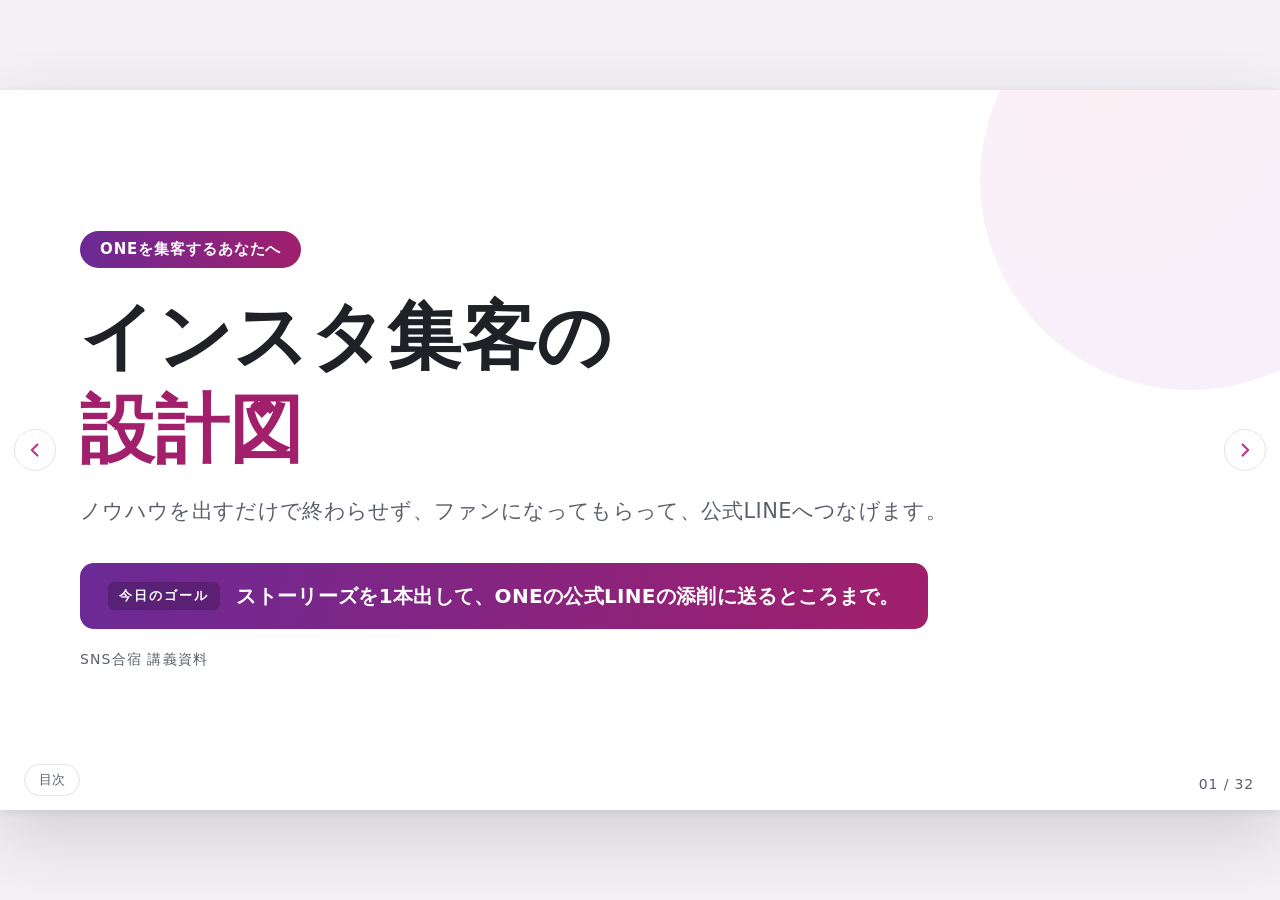
==== commit 4a95aed7: "publish: インスタ集客の設計図 スライド版 v5" ====
--- a/index.html
+++ b/index.html
@@ -2,1925 +2,1399 @@
 <html lang="ja">
 <head>
 <meta charset="UTF-8">
-<meta name="viewport" content="width=device-width, initial-scale=1">
-<title>ファン化の設計図 — ノウハウ発信をやめた日から、フォロワーは「ファン」になる</title>
-<meta name="description" content="SNSコンサル講義資料。属人性 × ストーリーズ × リールで作る「あなただから買う」の設計図を、6章の図解で学びます。">
+<meta name="viewport" content="width=device-width, initial-scale=1.0">
+<title>インスタ集客の設計図</title>
+<script>document.documentElement.className='js';</script>
 <style>
-/* ============================================================
-   ファン化の設計図 — Design System
-   配色: 無彩色(70) + ディープティール #0F766E(25) + コーラル #EA580C(5)
-   この3系統と同一色相内の濃淡以外の色相は一切使用しない
-   ============================================================ */
 :root{
-  /* --- 無彩色ベース --- */
-  --bg:#FAFAF9;
-  --card:#FFFFFF;
-  --mute:#F5F5F4;
-  --line:#E7E5E4;
-  --line2:#D6D3D1;
-  --ink:#1C1917;
-  --ink2:#57534E;
-  --ink3:#78716C;
-  --ink4:#A8A29E;
-  /* --- メイン: ディープティール(色相 約175°) --- */
-  --teal:#0F766E;
-  --teal-d:#134E4A;
-  --teal-dd:#0D5C55;
-  --teal-m:#0D9488;
-  --teal-t:#CCE8E6;
-  --teal-p:#E8F5F4;
-  --teal-pp:#F2FAF9;
-  /* --- アクセント: コーラル(色相 約20〜25°・使用面積5%以下) --- */
-  --coral:#EA580C;
-  --coral-d:#C2410C;
-  --coral-p:#FFF1E7;
-  /* --- タイポ --- */
-  --sans:"Hiragino Sans","Hiragino Kaku Gothic ProN","Yu Gothic","Meiryo",system-ui,-apple-system,sans-serif;
-  --num:"Avenir Next","Helvetica Neue",Arial,"Hiragino Sans",sans-serif;
-  /* --- 8pxグリッド --- */
-  --s1:8px; --s2:16px; --s3:24px; --s4:32px; --s6:48px; --s8:64px; --s12:96px;
+  --ink:#1F2126; --ink-2:#5B5F69; --ink-3:#6E7380;
+  --line:#E6E2EA; --line-2:#F1EDF4; --paper:#F4F1F6; --stage:#FFFFFF;
+  --mag:#C13584; --mag-deep:#A11F6B; --mag-wash:#FCEEF4; --pink:#E1306C;
+  --pur:#833AB4; --pur-deep:#6B2A96; --pur-wash:#F3ECFA;
+  --grad:linear-gradient(90deg,#833AB4 0%,#C13584 55%,#E1306C 100%);
+  --grad-deep:linear-gradient(100deg,#6B2A96 0%,#A11F6B 100%);
+  --sans:"Hiragino Sans","ヒラギノ角ゴシック","Hiragino Kaku Gothic ProN","Yu Gothic Medium","YuGothic","Meiryo",system-ui,sans-serif;
+  --s:1;
 }
-*{box-sizing:border-box}
-html{-webkit-text-size-adjust:100%;scroll-behavior:smooth}
+*{box-sizing:border-box;}
+html,body{margin:0;padding:0;height:100%;background:var(--paper);}
 body{
-  margin:0;background:var(--bg);color:var(--ink);
-  font-family:var(--sans);font-size:17px;line-height:1.9;
-  letter-spacing:.01em;overflow-x:hidden;
-  -webkit-font-smoothing:antialiased;
+  font-family:var(--sans); letter-spacing:.02em; word-break:keep-all; overflow-wrap:break-word;
+  -webkit-font-smoothing:antialiased; text-rendering:optimizeLegibility;
+  font-feature-settings:"palt" 1; color:var(--ink);
 }
-img,svg{max-width:100%}
-p{margin:0 0 1.1em}
-p:last-child{margin-bottom:0}
-strong{font-weight:700}
-a{color:var(--teal)}
-
-/* ---- 整列: 単一中央カラム 880px ---- */
-.wrap{max-width:880px;margin:0 auto;padding:0 24px;width:100%}
-
-/* ---- 上部プログレスバー(JSが幅を与える。JS無効なら0幅=無害) ---- */
-.progress{position:fixed;top:0;left:0;height:3px;width:0;background:var(--teal);z-index:50;transition:width .12s linear}
-
-/* ============ ヒーロー ============ */
-.hero{background:var(--teal-d);color:#fff;padding:var(--s8) 0 var(--s8);position:relative;overflow:hidden}
-.hero-bg{position:absolute;inset:0;width:100%;height:100%;opacity:.5;pointer-events:none}
-.hero .wrap{position:relative;z-index:1}
-.hero-kicker{
-  display:inline-block;font-size:12px;letter-spacing:.22em;font-family:var(--num);
-  color:var(--teal-t);border:1px solid rgba(204,232,230,.45);
-  padding:6px 14px;border-radius:999px;margin:0 0 var(--s3)
+svg text{font-family:var(--sans);font-feature-settings:"palt" 1;}
+h1,h2,h3,h4,p,ul,ol,figure,table{margin:0;padding:0;}
+ul,ol{list-style:none;}
+
+/* ===== ステージ（1280×720固定＋scale縮小） ===== */
+.paper{position:fixed;inset:0;display:flex;align-items:center;justify-content:center;overflow:hidden;background:var(--paper);}
+.stage-wrap{position:relative;width:1280px;height:720px;transform:scale(var(--s));transform-origin:center center;box-shadow:0 26px 70px rgba(31,33,38,.16),0 2px 8px rgba(31,33,38,.08);flex:none;border-radius:2px;}
+.stage{position:relative;width:1280px;height:720px;background:var(--stage);overflow:hidden;}
+.slide{position:absolute;inset:0;width:1280px;height:720px;padding:52px 80px;display:none;flex-direction:column;background:var(--stage);}
+.slide.tint{background:linear-gradient(180deg,#FFFFFF 0%,var(--mag-wash) 100%);}
+.slide.tint-p{background:linear-gradient(180deg,#FFFFFF 0%,var(--pur-wash) 100%);}
+.slide.active{display:flex;animation:fadeIn .16s ease-out;}
+.slide.center{align-items:center;justify-content:center;text-align:center;}
+@keyframes fadeIn{from{opacity:0;transform:translateY(5px);}to{opacity:1;transform:none;}}
+@media (prefers-reduced-motion:reduce){.slide.active{animation:none;}}
+
+.head-block{flex:0 0 auto;}
+.body-block{flex:1 1 auto;display:flex;flex-direction:column;justify-content:center;min-height:0;padding:14px 0;}
+.foot-block{flex:0 0 auto;margin-top:22px;}
+
+/* 本文ブロックを余らせない（下部の死に余白の解消）: 器を本文領域まで伸ばし、中身は縦センター。
+   伸ばしすぎて器の内側が空かないよう .cap / .cap-s で上限を置く */
+.fill{flex:1 1 auto;min-height:0;}
+.fill.cap{max-height:380px;}
+.fill.cap-s{max-height:300px;}
+.figbox.fill,.stack.fill,.chk.fill{display:flex;flex-direction:column;justify-content:center;}
+.vs.fill > .vs-col,.cards.fill > .card,.three.fill > .three-c,.flow.fill > .bx{justify-content:center;}
+.map.fill{display:flex;flex-direction:column;justify-content:center;}
+
+/* ===== 共通パーツ ===== */
+.lbl{display:flex;align-items:center;gap:11px;font-size:14px;font-weight:600;letter-spacing:.22em;color:var(--ink-2);margin:0 0 18px;}
+.lbl i{width:28px;height:2px;background:var(--mag);display:inline-block;flex:none;border-radius:2px;}
+.slide.center .lbl{justify-content:center;}
+
+.pill{display:inline-flex;align-items:center;gap:9px;padding:9px 20px;border-radius:999px;background:var(--mag-wash);color:var(--mag-deep);font-size:15px;font-weight:700;letter-spacing:.06em;border:1px solid #F2D6E4;}
+.pill.g{background:var(--grad-deep);color:#fff;border:none;}
+.pill.p{background:var(--pur-wash);color:var(--pur-deep);border-color:#E4D8F2;}
+
+.big{font-size:62px;font-weight:700;line-height:1.36;color:var(--ink);letter-spacing:.01em;}
+.big.sm{font-size:50px;}
+.big .k{color:var(--mag-deep);}
+.big .u{background:linear-gradient(transparent 68%,#F7C9DF 68%);}
+.head{font-size:36px;font-weight:700;line-height:1.35;color:var(--ink);}
+.head .k{color:var(--mag-deep);}
+.sub{font-size:19px;font-weight:400;line-height:1.7;color:var(--ink-2);}
+.note{font-size:15px;line-height:1.7;color:var(--ink-2);}
+.note .k{color:var(--mag-deep);font-weight:700;}
+.hrow{display:flex;align-items:flex-end;justify-content:space-between;gap:20px;}
+.nw{white-space:nowrap;}
+/* 章インジケータ: 見出しが1行でも2行でも全スライドで同じ位置（右80px・上113.6px）に置く */
+.hidx{position:absolute;right:80px;top:113.6px;font-size:13px;font-weight:700;letter-spacing:.18em;color:var(--ink-2);padding-bottom:6px;white-space:nowrap;}
+
+.page-num{position:absolute;right:26px;bottom:18px;font-size:14px;color:var(--ink-2);z-index:6;letter-spacing:.06em;}
+.progress{position:absolute;top:0;left:0;height:3px;background:var(--grad);z-index:7;width:0;}
+
+/* ナビ（操作UI） */
+.nav{position:absolute;top:50%;transform:translateY(-50%);width:42px;height:42px;border-radius:50%;background:rgba(255,255,255,.86);border:1px solid var(--line);display:flex;align-items:center;justify-content:center;cursor:pointer;z-index:8;padding:0;}
+.nav:hover{background:var(--mag-wash);border-color:#EFC6DC;}
+.nav.prev{left:14px;} .nav.next{right:14px;}
+.nav svg{width:16px;height:16px;}
+.idx-btn{position:absolute;left:24px;bottom:14px;z-index:8;font-family:var(--sans);font-size:13px;color:var(--ink-2);background:rgba(255,255,255,.86);border:1px solid var(--line);border-radius:999px;padding:6px 14px;cursor:pointer;}
+.idx-btn:hover{background:var(--mag-wash);}
+.idx-wrap{position:absolute;inset:0;background:#FFFFFF;z-index:20;display:none;padding:40px 54px;overflow:auto;}
+.idx-wrap.open{display:block;}
+.idx-h{font-size:22px;font-weight:700;margin-bottom:18px;color:var(--ink);}
+.idx-grid{display:grid;grid-template-columns:repeat(3,1fr);gap:8px 20px;}
+.idx-grid button{display:flex;gap:10px;align-items:baseline;text-align:left;font-family:var(--sans);font-size:14px;line-height:1.5;color:var(--ink);background:none;border:none;border-bottom:1px solid var(--line-2);padding:7px 4px;cursor:pointer;width:100%;}
+.idx-grid button:hover{background:var(--mag-wash);}
+.idx-grid b{color:var(--mag-deep);font-size:12px;min-width:22px;}
+
+/* カード */
+.cards{display:grid;gap:18px;}
+.c3{grid-template-columns:repeat(3,1fr);}
+.c4{grid-template-columns:repeat(4,1fr);gap:14px;}
+.card{background:#fff;border:1.5px solid var(--line);border-radius:14px;padding:26px 22px 24px;display:flex;flex-direction:column;gap:9px;position:relative;}
+.c4 .card{padding:26px 18px 24px;}
+.c4 .card p{font-size:16px;line-height:1.66;letter-spacing:0;}
+.card .cn{display:inline-flex;align-items:center;justify-content:center;width:34px;height:26px;border-radius:7px;background:var(--mag-wash);color:var(--mag-deep);font-size:14px;font-weight:700;letter-spacing:.04em;}
+.card h4{font-size:23px;font-weight:700;line-height:1.35;color:var(--ink);}
+.card p{font-size:16.5px;line-height:1.7;color:var(--ink-2);}
+.card .badge{align-self:flex-start;display:inline-block;font-size:11.5px;font-weight:700;letter-spacing:.08em;color:var(--pur-deep);background:var(--pur-wash);border-radius:5px;padding:4px 10px;}
+.card.on{border-color:var(--mag);background:var(--mag-wash);}
+.card.on .cn{background:var(--mag);color:#fff;}
+.tick{position:absolute;right:18px;top:18px;opacity:.5;}
+
+/* 2カラム対比 */
+.vs{display:grid;grid-template-columns:1fr 1fr;gap:20px;}
+.vs-col{border-radius:14px;padding:30px 32px;border:1.5px solid var(--line);}
+.vs-col .vh{font-size:21px;font-weight:700;margin-bottom:16px;display:flex;align-items:center;gap:10px;}
+.vs-col li{font-size:17.5px;line-height:1.55;padding:13px 0 13px 26px;position:relative;color:var(--ink-2);}
+.vs-col li::before{content:"";position:absolute;left:2px;top:21px;width:8px;height:8px;border-radius:2px;background:#C9C4D1;}
+.vs-col.a{background:#FAFAFB;}
+.vs-col.b{background:var(--mag-wash);border-color:#F0CFE1;}
+.vs-col.b .vh{color:var(--mag-deep);}
+.vs-col.b li{color:var(--ink);}
+.vs-col.b li::before{background:var(--mag);}
+
+/* 引用（4枚すべて同一の器: 幅900px・白地・左に紫の帯） */
+.quote{position:relative;width:900px;background:#FFFFFF;border:1.5px solid #E4D8F2;border-left:6px solid var(--pur);border-radius:14px;padding:38px 46px 32px;text-align:left;}
+.quote .mk{font-size:62px;line-height:.8;color:var(--pur);opacity:.35;font-weight:700;}
+.quote p.q{font-size:34px;font-weight:700;line-height:1.62;color:var(--ink);margin-top:10px;min-height:110px;}
+.quote p.src{font-size:14px;line-height:1.7;color:var(--ink-2);margin-top:18px;}
+
+/* 吹き出し（チャット参加） */
+.bubble{background:var(--mag-wash);border:1.5px solid #F0CFE1;border-radius:14px;padding:18px 24px;display:flex;flex-direction:column;gap:6px;}
+.bubble .bl{display:inline-flex;align-items:center;gap:8px;font-size:13px;font-weight:700;color:var(--mag-deep);letter-spacing:.08em;}
+.bubble .bq{font-size:21px;font-weight:700;color:var(--ink);line-height:1.5;}
+
+/* 地図 */
+.map{width:100%;}
+.map-flow{display:grid;grid-template-columns:1fr 38px 1fr 38px 1fr 38px 1fr;align-items:stretch;}
+.ms{border:1.5px solid var(--line);border-radius:14px;background:#fff;padding:24px 18px 22px;display:flex;flex-direction:column;gap:7px;align-items:center;text-align:center;}
+.ms .msn{display:inline-flex;align-items:center;justify-content:center;width:34px;height:34px;border-radius:50%;background:var(--pur-wash);color:var(--pur-deep);font-size:15px;font-weight:700;}
+.ms .mst{font-size:27px;font-weight:700;line-height:1.3;}
+.ms .msd{font-size:14.5px;line-height:1.6;color:var(--ink-2);}
+.ms.goal{background:var(--mag-wash);border-color:#F0CFE1;}
+.ms.goal .msn{background:var(--mag);color:#fff;}
+.ms.goal .mst{color:var(--mag-deep);}
+.mar{display:flex;align-items:center;justify-content:center;}
+/* 部の帯 = ステップ4列とは別の軸。全幅1本の独立帯（3等分）にして、列との対応を作らない */
+.parts-band{margin-top:20px;padding-top:16px;border-top:1.5px dashed #D9D3E2;display:flex;align-items:stretch;gap:18px;}
+.pb-lbl{flex:none;align-self:center;font-size:12.5px;font-weight:700;letter-spacing:.14em;color:var(--ink-2);white-space:nowrap;}
+.map-parts{flex:1;display:grid;grid-template-columns:repeat(3,1fr);gap:12px;}
+.mp{border-radius:12px;border:1.5px dashed #D9D3E2;padding:16px 18px;display:flex;flex-direction:column;gap:4px;background:#FCFBFD;}
+.mp .mpn{font-size:12px;font-weight:700;letter-spacing:.12em;color:var(--ink-2);}
+.mp .mpt{font-size:21px;font-weight:700;color:var(--ink);}
+.mp .mpd{font-size:14px;line-height:1.55;color:var(--ink-2);}
+.mp.on{background:var(--mag-wash);border:2px solid var(--mag);}
+.mp.on .mpn{color:var(--mag-deep);} .mp.on .mpt{color:var(--mag-deep);}
+.loop{margin-top:16px;display:flex;align-items:center;gap:10px;justify-content:center;background:var(--pur-wash);border:1.5px solid #E4D8F2;border-radius:999px;padding:9px 22px;font-size:15px;font-weight:600;color:var(--pur-deep);}
+
+/* 地図ミニ（部扉） */
+.map.mini .ms{padding:17px 12px 16px;gap:6px;border-radius:12px;}
+.map.mini .ms .msn{width:27px;height:27px;font-size:13px;}
+.map.mini .ms .mst{font-size:20px;}
+.map.mini .ms .msd{font-size:13.5px;line-height:1.55;}
+.map.mini .parts-band{margin-top:16px;padding-top:14px;}
+.map.mini .mp{padding:13px 16px;}
+.map.mini .mp .mpd{display:none;}
+.map.mini .mp .mpt{font-size:19px;}
+
+/* チップ */
+.chips{display:flex;flex-wrap:wrap;gap:14px;}
+.chip{display:inline-flex;align-items:center;gap:10px;border:1.5px solid var(--line);border-radius:999px;padding:17px 32px;font-size:21px;font-weight:700;background:#fff;}
+.chip .cnum{display:inline-flex;align-items:center;justify-content:center;width:26px;height:26px;border-radius:50%;background:var(--mag-wash);color:var(--mag-deep);font-size:13px;font-weight:700;}
+.chip.w{font-size:17px;padding:11px 18px;}
+.chip.g{background:var(--pur-wash);border-color:#E4D8F2;color:var(--pur-deep);}
+
+/* 表 */
+.tbl{width:100%;border-collapse:collapse;background:#fff;border:1.5px solid var(--line);border-radius:12px;overflow:hidden;}
+.tbl th,.tbl td{border-bottom:1px solid var(--line-2);padding:16px 18px;text-align:left;font-size:16px;line-height:1.55;vertical-align:middle;}
+.tbl thead th{background:var(--pur-wash);color:var(--pur-deep);font-size:15px;font-weight:700;letter-spacing:.04em;}
+.tbl tbody th{width:118px;font-weight:700;color:var(--ink);background:#FBFAFC;}
+.tbl td{color:var(--ink-2);}
+.tbl tr:last-child th,.tbl tr:last-child td{border-bottom:none;}
+.tbl td.on{background:var(--mag-wash);color:var(--ink);font-weight:600;}
+.tbl:not(.week) th,.tbl:not(.week) td{padding:23px 20px;font-size:17px;}
+/* 週の枠（26枚目）: セルの中身をタグにして、行の幅をいっぱいまで使う */
+.tbl.week tbody th{width:80px;text-align:center;font-size:17px;}
+.tbl.week th,.tbl.week td{padding:5px 12px;}
+.tbl.week thead th{padding:11px 16px;}
+.cellrow{display:flex;gap:10px;}
+.tg{flex:1;text-align:center;border-radius:9px;padding:8px 6px;font-size:15.5px;font-weight:600;background:#F6F4F8;color:var(--ink-2);}
+.tg.r{background:var(--pur-wash);color:var(--pur-deep);}
+.tg.s{background:var(--mag-wash);color:var(--mag-deep);}
+.tg.off{background:#FAFAFB;color:var(--ink-3);font-weight:400;}
+
+/* フロー */
+.flow{display:flex;align-items:stretch;gap:12px;}
+.flow .bx{flex:1;border:1.5px solid var(--line);border-radius:14px;padding:30px 26px;display:flex;flex-direction:column;gap:12px;background:#fff;}
+.flow .bx .bn{font-size:12px;font-weight:700;letter-spacing:.1em;color:var(--pur-deep);background:var(--pur-wash);border-radius:6px;padding:4px 9px;align-self:flex-start;}
+.flow .bx b{font-size:24px;line-height:1.35;}
+.flow .bx p{font-size:16.5px;line-height:1.6;color:var(--ink-2);}
+.flow .bx.on{background:var(--mag-wash);border-color:#F0CFE1;}
+.flow .bx.on .bn{background:var(--mag);color:#fff;}
+.flow .ar{display:flex;align-items:center;}
+.flow-out{margin-top:16px;text-align:center;font-size:20px;font-weight:700;color:var(--mag-deep);background:var(--mag-wash);border-radius:12px;padding:13px 20px;}
+
+/* 縦スタック */
+.stack{display:flex;flex-direction:column;gap:8px;}
+.stack-i{display:flex;align-items:center;gap:16px;border:1.5px solid var(--line);border-radius:12px;padding:16px 22px;background:#fff;}
+.stack-i .sn{display:inline-flex;align-items:center;justify-content:center;width:32px;height:32px;border-radius:50%;background:var(--pur-wash);color:var(--pur-deep);font-size:15px;font-weight:700;flex:none;}
+.stack-i b{font-size:20px;line-height:1.35;flex:none;}
+.stack-i span.sd{font-size:15.5px;line-height:1.5;color:var(--ink-2);}
+.stack-i.on{background:var(--mag-wash);border-color:#F0CFE1;}
+.stack-i.on .sn{background:var(--mag);color:#fff;}
+.down{display:flex;justify-content:center;}
+
+/* チェック */
+.chk{display:grid;grid-template-columns:1fr;gap:10px;}
+.chk li{display:flex;align-items:center;gap:16px;border:1.5px solid var(--line);border-radius:12px;padding:22px 26px;background:#fff;font-size:21px;line-height:1.45;}
+.chk li .cb{width:24px;height:24px;border-radius:6px;border:2px solid var(--mag);flex:none;display:inline-flex;align-items:center;justify-content:center;}
+
+/* バー */
+.bars{display:flex;flex-direction:column;gap:22px;}
+.bar-row{display:flex;align-items:center;gap:18px;}
+.bar-row .bl{width:176px;font-size:17px;font-weight:700;flex:none;text-align:right;}
+.bar-track{flex:1;height:58px;border-radius:9px;overflow:hidden;display:flex;background:var(--line-2);}
+.bar-track i{display:block;height:100%;}
+.rowlab{display:flex;gap:26px;justify-content:center;margin-top:16px;font-size:14px;color:var(--ink-2);}
+.rowlab span{display:inline-flex;align-items:center;gap:7px;}
+.rowlab i{width:13px;height:13px;border-radius:3px;display:inline-block;}
+.i-pur{background:var(--pur);} .i-mag{background:var(--pink);}
+
+/* 図の器 */
+.figbox{background:#FCFBFD;border:1.5px solid var(--line);border-radius:16px;padding:24px 26px;}
+.figbox.plain{background:none;border:none;padding:0;}
+.figcap{font-size:13.5px;color:var(--ink-2);margin-top:10px;text-align:center;}
+
+/* 表紙 */
+.cover{justify-content:center;align-items:flex-start;}
+.cover h1{font-size:74px;font-weight:700;line-height:1.26;letter-spacing:.01em;margin:22px 0 0;}
+.cover h1 .k{color:var(--mag-deep);}
+.cover .csub{font-size:21px;color:var(--ink-2);margin-top:18px;line-height:1.65;}
+.cover .cbar{margin-top:34px;display:flex;align-items:center;gap:16px;background:var(--grad-deep);border-radius:14px;padding:18px 28px;color:#fff;}
+.cover .cbar .cbl{font-size:13px;font-weight:700;letter-spacing:.16em;background:rgba(0,0,0,.20);border-radius:6px;padding:5px 11px;white-space:nowrap;}
+.cover .cbar .cbt{font-size:20px;font-weight:700;line-height:1.5;}
+.cover .cmeta{margin-top:22px;font-size:14px;color:var(--ink-2);letter-spacing:.08em;}
+.cover .pill,.cover h1,.cover .csub,.cover .cbar,.cover .cmeta{position:relative;z-index:1;max-width:880px;}
+.deco{position:absolute;border-radius:50%;z-index:0;pointer-events:none;}
+
+/* 部扉 */
+.door .dnum{font-size:14px;font-weight:700;letter-spacing:.2em;color:var(--mag-deep);}
+.door h2{font-size:64px;font-weight:700;line-height:1.2;margin-top:6px;}
+.door .dsub{font-size:20px;color:var(--ink-2);line-height:1.7;margin-top:14px;}
+.door .dband{height:6px;border-radius:6px;background:var(--grad);width:130px;margin-top:20px;}
+
+/* まとめ3つ */
+.three{display:grid;grid-template-columns:repeat(3,1fr);gap:20px;}
+.three-c{border:1.5px solid var(--line);border-radius:16px;padding:38px 30px;background:#fff;display:flex;flex-direction:column;gap:15px;}
+.three-c .tn{width:52px;height:52px;border-radius:50%;background:var(--grad);color:#fff;font-size:24px;font-weight:700;display:flex;align-items:center;justify-content:center;flex:none;}
+.three-c h4{font-size:27px;font-weight:700;line-height:1.35;}
+.three-c p{font-size:17px;line-height:1.75;color:var(--ink-2);}
+
+/* 最後の一手（左=宣言 / 右=今日の手順3つ。右半分を空けない） */
+.first{background:var(--grad-deep);border-radius:18px;padding:36px 42px;color:#fff;display:flex;align-items:center;gap:34px;}
+.first .ftxt{flex:1;min-width:0;display:flex;flex-direction:column;gap:13px;}
+.first .fl{align-self:flex-start;font-size:13px;font-weight:700;letter-spacing:.16em;background:rgba(0,0,0,.22);border-radius:7px;padding:6px 13px;}
+.first p.ft{font-size:38px;font-weight:700;line-height:1.46;}
+.first p.fn{font-size:16px;line-height:1.7;color:#FCE7F1;}
+.first .ffig{flex:none;width:356px;display:flex;flex-direction:column;gap:11px;}
+.first .fsl{font-size:12.5px;font-weight:700;letter-spacing:.16em;color:#FCE7F1;}
+.first .fstep{display:flex;align-items:center;gap:13px;font-size:16.5px;font-weight:600;background:rgba(0,0,0,.20);border-radius:12px;padding:14px 16px;}
+.first .fstep i{width:27px;height:27px;border-radius:50%;background:#fff;color:var(--mag-deep);font-size:14px;font-weight:700;font-style:normal;display:inline-flex;align-items:center;justify-content:center;flex:none;}
+.disc{font-size:12.5px;color:var(--ink-2);line-height:1.6;margin-top:16px;}
+
+.qbar{display:flex;align-items:center;gap:16px;background:var(--pur-wash);border:1.5px solid #E4D8F2;border-radius:12px;padding:14px 20px;}
+.qbar .qm{font-size:30px;line-height:.9;color:var(--pur);opacity:.45;font-weight:700;flex:none;}
+.qbar .qt{font-size:19px;font-weight:700;line-height:1.5;}
+.qbar .qs{font-size:12.5px;color:var(--ink-2);line-height:1.5;margin-left:auto;text-align:right;flex:none;}
+
+.callout{display:flex;align-items:flex-start;gap:14px;border:1.5px solid var(--line);border-radius:14px;padding:18px 22px;background:#FCFBFD;}
+.callout .ct{font-size:17px;line-height:1.7;color:var(--ink-2);}
+.callout .ct b{color:var(--ink);}
+
+/* ===== スマホ縦向きの案内（装飾ではなく操作ヒント） ===== */
+@media (max-width:640px) and (orientation:portrait){
+  .paper::after{
+    content:"横向きにすると、大きく表示されます。";
+    position:absolute;left:0;right:0;bottom:26px;text-align:center;
+    font-size:12px;color:var(--ink-2);letter-spacing:.04em;
+  }
 }
-.hero h1{
-  font-size:clamp(2rem,5vw,3.4rem);line-height:1.35;margin:0 0 var(--s2);
-  font-weight:800;letter-spacing:-.01em
+
+/* ===== JS無効時のフォールバック（全文縦並び） ===== */
+html:not(.js) .paper{position:static;display:block;overflow:visible;padding:24px 0;}
+html:not(.js) .stage-wrap{transform:none;width:1280px;height:auto;margin:0 auto;box-shadow:none;}
+html:not(.js) .stage{height:auto;overflow:visible;}
+html:not(.js) .slide{position:relative;inset:auto;display:flex;margin:0 auto 22px;border:1px solid var(--line);overflow:hidden;}
+html:not(.js) .nav,html:not(.js) .idx-btn,html:not(.js) .idx-wrap,html:not(.js) .progress{display:none;}
+.nojs-note{display:none;}
+html:not(.js) .nojs-note{display:block;width:1280px;margin:0 auto 18px;font-size:14px;color:var(--ink-2);padding:14px 18px;background:#fff;border:1px solid var(--line);border-radius:10px;}
+/* JS無効時は 1280px の版面をビューポート幅に合わせて縮小し、横スクロールを出さない。
+   各帯の倍率 --nz は「帯の下限幅 ÷ 1280」以下（安全余白4px）。20px刻みで切ってあるため
+   どの幅でも 1280×--nz ≦ ビューポート幅 が成立する（320〜1480pxを10px刻みで実測）。 */
+html:not(.js) body{zoom:var(--nz,1);}
+@media (max-width:1300px){html:not(.js) body{--nz:.997}}
+@media (max-width:1280px){html:not(.js) body{--nz:.982}}
+@media (max-width:1260px){html:not(.js) body{--nz:.966}}
+@media (max-width:1240px){html:not(.js) body{--nz:.950}}
+@media (max-width:1220px){html:not(.js) body{--nz:.935}}
+@media (max-width:1200px){html:not(.js) body{--nz:.919}}
+@media (max-width:1180px){html:not(.js) body{--nz:.903}}
+@media (max-width:1160px){html:not(.js) body{--nz:.888}}
+@media (max-width:1140px){html:not(.js) body{--nz:.872}}
+@media (max-width:1120px){html:not(.js) body{--nz:.857}}
+@media (max-width:1100px){html:not(.js) body{--nz:.841}}
+@media (max-width:1080px){html:not(.js) body{--nz:.825}}
+@media (max-width:1060px){html:not(.js) body{--nz:.810}}
+@media (max-width:1040px){html:not(.js) body{--nz:.794}}
+@media (max-width:1020px){html:not(.js) body{--nz:.778}}
+@media (max-width:1000px){html:not(.js) body{--nz:.763}}
+@media (max-width:980px){html:not(.js) body{--nz:.747}}
+@media (max-width:960px){html:not(.js) body{--nz:.732}}
+@media (max-width:940px){html:not(.js) body{--nz:.716}}
+@media (max-width:920px){html:not(.js) body{--nz:.700}}
+@media (max-width:900px){html:not(.js) body{--nz:.685}}
+@media (max-width:880px){html:not(.js) body{--nz:.669}}
+@media (max-width:860px){html:not(.js) body{--nz:.653}}
+@media (max-width:840px){html:not(.js) body{--nz:.638}}
+@media (max-width:820px){html:not(.js) body{--nz:.622}}
+@media (max-width:800px){html:not(.js) body{--nz:.607}}
+@media (max-width:780px){html:not(.js) body{--nz:.591}}
+@media (max-width:760px){html:not(.js) body{--nz:.575}}
+@media (max-width:740px){html:not(.js) body{--nz:.560}}
+@media (max-width:720px){html:not(.js) body{--nz:.544}}
+@media (max-width:700px){html:not(.js) body{--nz:.528}}
+@media (max-width:680px){html:not(.js) body{--nz:.513}}
+@media (max-width:660px){html:not(.js) body{--nz:.497}}
+@media (max-width:640px){html:not(.js) body{--nz:.482}}
+@media (max-width:620px){html:not(.js) body{--nz:.466}}
+@media (max-width:600px){html:not(.js) body{--nz:.450}}
+@media (max-width:580px){html:not(.js) body{--nz:.435}}
+@media (max-width:560px){html:not(.js) body{--nz:.419}}
+@media (max-width:540px){html:not(.js) body{--nz:.403}}
+@media (max-width:520px){html:not(.js) body{--nz:.388}}
+@media (max-width:500px){html:not(.js) body{--nz:.372}}
+@media (max-width:480px){html:not(.js) body{--nz:.357}}
+@media (max-width:460px){html:not(.js) body{--nz:.341}}
+@media (max-width:440px){html:not(.js) body{--nz:.325}}
+@media (max-width:420px){html:not(.js) body{--nz:.310}}
+@media (max-width:400px){html:not(.js) body{--nz:.294}}
+@media (max-width:380px){html:not(.js) body{--nz:.278}}
+@media (max-width:360px){html:not(.js) body{--nz:.263}}
+@media (max-width:340px){html:not(.js) body{--nz:.247}}
+@media (max-width:320px){html:not(.js) body{--nz:.232}}
+@media (max-width:300px){html:not(.js) body{--nz:.216}}
+@media (max-width:280px){html:not(.js) body{--nz:.200}}
+@media (max-width:260px){html:not(.js) body{--nz:.185}}
+@media (max-width:240px){html:not(.js) body{--nz:.169}}
+@media (max-width:220px){html:not(.js) body{--nz:.153}}
+/* zoom 非対応環境（Firefox 126未満など）向けのフォールバック。
+   同じ --nz を transform:scale に使い、縮んだぶんの高さを負マージンで戻す
+   （版面 .stage-wrap = 32枚×720px + 31×22px = 23722px 固定／.nojs-note = 51px）。
+   レイアウト幅は 1280px のまま残るため、ページの横スクロールは overflow-x で止める。 */
+@supports not (zoom:1){
+  html:not(.js) body{overflow-x:hidden;}
+  html:not(.js) .nojs-note{transform:scale(var(--nz,1));transform-origin:top left;margin:0 0 calc(18px + (var(--nz,1) - 1) * 51px);}
+  html:not(.js) .stage-wrap{transform:scale(var(--nz,1));transform-origin:top left;margin:0 0 calc((var(--nz,1) - 1) * 23722px);}
 }
-.hero h1 .sub-line{display:block;font-size:.46em;font-weight:600;color:var(--teal-t);margin-top:.7em;line-height:1.7;letter-spacing:.02em}
-.hero-lead{font-size:clamp(1rem,2.2vw,1.15rem);color:#E8F5F4;max-width:42em;margin:0 0 var(--s6)}
-.gets{display:grid;grid-template-columns:repeat(auto-fit,minmax(200px,1fr));gap:var(--s2)}
-.get{background:rgba(232,245,244,.10);border:1px solid rgba(204,232,230,.30);border-radius:14px;padding:20px 18px}
-.get-no{font-family:var(--num);font-size:12px;letter-spacing:.18em;color:var(--teal-t);display:block;margin-bottom:6px}
-.get-t{font-weight:700;font-size:1.02rem;line-height:1.6;color:#fff}
-.get-d{font-size:14px;line-height:1.8;color:#CCE8E6;margin-top:8px}
-
-/* ============ 目次 ============ */
-.toc{padding:var(--s12) 0 0}
-.toc-grid{display:grid;grid-template-columns:repeat(auto-fit,minmax(240px,1fr));gap:var(--s2);margin-top:var(--s4)}
-.toc-card{
-  display:block;text-decoration:none;color:inherit;background:var(--card);
-  border:1px solid var(--line);border-left:4px solid var(--teal);border-radius:12px;
-  padding:18px 20px;transition:transform .15s ease,box-shadow .15s ease
-}
-.toc-card:hover{transform:translateY(-3px);box-shadow:0 8px 22px rgba(28,25,23,.08)}
-.toc-no{font-family:var(--num);font-size:12px;letter-spacing:.18em;color:var(--teal);font-weight:700}
-.toc-t{font-weight:700;font-size:1rem;line-height:1.6;margin-top:4px}
-.toc-d{font-size:13px;color:var(--ink3);line-height:1.75;margin-top:6px}
-
-/* ============ 反復: セクション見出し ============ */
-.sec-label{
-  font-family:var(--num);font-size:12px;letter-spacing:.22em;color:var(--teal);
-  font-weight:700;text-transform:uppercase;margin:0 0 var(--s1)
-}
-.sec-title{font-size:clamp(1.35rem,3vw,1.8rem);line-height:1.5;margin:0;font-weight:800;letter-spacing:-.01em}
-
-/* ============ 反復: 章ヘッダー ============ */
-.chapter{padding:var(--s12) 0 0}
-.ch-head{border-top:2px solid var(--ink);padding-top:var(--s3);margin-bottom:var(--s4)}
-.ch-meta{display:flex;align-items:center;gap:12px;flex-wrap:wrap;margin-bottom:10px}
-.ch-num{
-  font-family:var(--num);font-size:44px;font-weight:800;line-height:1;
-  color:var(--teal);letter-spacing:-.02em
-}
-.ch-en{font-family:var(--num);font-size:11px;letter-spacing:.24em;color:var(--ink4);text-transform:uppercase;font-weight:700}
-.ch-head h2{
-  font-size:clamp(1.5rem,3.5vw,2.2rem);line-height:1.45;margin:0;
-  font-weight:800;letter-spacing:-.01em
-}
-
-/* ============ 反復: この章でわかること(全章同一) ============ */
-.learn{
-  display:flex;align-items:center;gap:12px;flex-wrap:wrap;
-  background:var(--card);border:1px solid var(--teal-t);border-left:4px solid var(--teal);
-  border-radius:12px;padding:12px 16px;margin:0 0 var(--s3)
-}
-.learn-k{
-  font-size:11px;letter-spacing:.1em;font-weight:800;color:#fff;background:var(--teal);
-  padding:5px 10px;border-radius:6px;white-space:nowrap;line-height:1.4
-}
-.learn-t{font-weight:800;font-size:1rem;line-height:1.6}
-
-/* ============ 反復: 核メッセージ ============ */
-.core{
-  background:var(--teal-p);border-left:5px solid var(--teal);
-  border-radius:0 14px 14px 0;padding:20px 22px;margin:0 0 var(--s4)
-}
-.core-k{font-family:var(--num);font-size:11px;letter-spacing:.2em;color:var(--teal);font-weight:700;display:block;margin-bottom:6px}
-.core p{font-size:1.06rem;line-height:1.85;margin:0;font-weight:600;color:var(--teal-d)}
-
-/* ============ 小見出し ============ */
-h3.h3{
-  font-size:1.12rem;line-height:1.6;margin:var(--s6) 0 var(--s2);font-weight:800;
-  padding-left:14px;border-left:4px solid var(--teal-t)
-}
-.note{font-size:14px;color:var(--ink3);line-height:1.85}
-.term{background:var(--mute);border:1px dashed var(--line2);border-radius:10px;padding:12px 14px;font-size:14px;line-height:1.8;color:var(--ink2);margin:var(--s2) 0}
-.term b{color:var(--teal);font-weight:700}
-.mk{background:linear-gradient(transparent 62%,var(--teal-t) 62%);font-weight:700}
-.hot{color:var(--coral-d);font-weight:700}
-
-/* ============ 反復: 図版 ============ */
-.fig{margin:var(--s4) 0 var(--s6)}
-.fig-body{background:var(--card);border:1px solid var(--line);border-radius:16px;padding:24px 20px}
-.fig-body.tinted{background:var(--teal-pp)}
-.fig-cap{display:flex;gap:10px;align-items:flex-start;margin-top:10px;font-size:13px;line-height:1.7;color:var(--ink3)}
-.fig-no{font-family:var(--num);font-weight:700;color:var(--teal);white-space:nowrap;font-size:12px;letter-spacing:.08em;padding-top:1px}
-.dgm{display:block;width:100%;height:auto;max-width:520px;margin:0 auto}
-.dgm text{font-family:var(--sans)}
-.dgm .n{font-family:var(--num)}
-.ico{display:block;width:30px;height:30px;flex:none}
-
-/* ============ カード群 ============ */
-.cards{display:grid;grid-template-columns:repeat(auto-fit,minmax(210px,1fr));gap:var(--s2)}
-.cards.c2{grid-template-columns:repeat(auto-fit,minmax(240px,1fr))}
-.card{background:var(--card);border:1px solid var(--line);border-radius:14px;padding:18px 16px}
-.card.on{background:var(--teal-p);border-color:var(--teal-t)}
-.card-h{display:flex;align-items:center;gap:10px;margin-bottom:10px}
-.card-n{font-family:var(--num);font-size:12px;font-weight:800;color:var(--teal);letter-spacing:.1em}
-.card-t{font-weight:800;font-size:.98rem;line-height:1.5}
-.card-d{font-size:14px;line-height:1.8;color:var(--ink2)}
-
-/* ============ 比率バー ============ */
-.ratio{margin:var(--s2) 0 0}
-.ratio-bar{display:flex;height:56px;border-radius:12px;overflow:hidden;border:1px solid var(--line)}
-.ratio-seg{display:flex;align-items:center;justify-content:center;font-weight:800;font-size:14px;text-align:center;line-height:1.4;padding:0 6px}
-.seg-a{background:var(--teal);color:#fff}
-.seg-b{background:var(--teal-t);color:var(--teal-d)}
-.seg-c{background:var(--mute);color:var(--ink3)}
-.ratio-legend{display:flex;gap:18px;flex-wrap:wrap;margin-top:10px;font-size:13px;color:var(--ink2)}
-.lg{display:flex;align-items:center;gap:7px}
-.sw{width:14px;height:14px;border-radius:4px;flex:none}
-
-/* ============ 対比パネル(NG/OK) ============ */
-.ab{display:grid;grid-template-columns:repeat(auto-fit,minmax(240px,1fr));gap:var(--s2)}
-.panel{border-radius:14px;padding:18px 16px;border:1px solid var(--line);background:var(--card)}
-.panel.bad{background:var(--mute);border-color:var(--line2)}
-.panel.good{background:var(--teal-p);border-color:var(--teal)}
-.panel-h{display:flex;align-items:center;gap:8px;font-weight:800;font-size:14px;margin-bottom:10px;letter-spacing:.04em}
-.badge{display:inline-flex;align-items:center;justify-content:center;width:24px;height:24px;border-radius:7px;font-family:var(--num);font-size:13px;font-weight:800;flex:none}
-.badge.ng{background:var(--coral);color:#fff}
-.badge.ok{background:var(--teal);color:#fff}
-.quote{background:#fff;border:1px solid var(--line);border-radius:10px;padding:12px 14px;font-size:14px;line-height:1.85;color:var(--ink)}
-.panel.bad .quote{border-color:var(--line2)}
-.why{font-size:13px;line-height:1.8;color:var(--ink3);margin-top:10px}
-
-/* ============ チェックリスト/ワークシート ============ */
-.sheet{display:grid;grid-template-columns:repeat(auto-fit,minmax(230px,1fr));gap:var(--s2)}
-.sheet-col{background:var(--card);border:1px solid var(--line);border-radius:14px;padding:16px 14px}
-.sheet-h{display:flex;align-items:center;gap:8px;font-weight:800;font-size:14px;color:var(--teal-d);border-bottom:2px solid var(--teal-t);padding-bottom:8px;margin-bottom:10px}
-.qlist{list-style:none;margin:0;padding:0}
-.qlist li{position:relative;padding-left:26px;font-size:14px;line-height:1.75;margin-bottom:10px;color:var(--ink2)}
-.qlist li::before{
-  content:"";position:absolute;left:0;top:5px;width:15px;height:15px;
-  border:2px solid var(--teal);border-radius:4px;background:#fff
-}
-.qlist li:last-child{margin-bottom:0}
-
-/* ============ 点リスト(図版内) ============ */
-.plist{list-style:none;margin:0;padding:0}
-.plist li{position:relative;padding-left:19px;font-size:14px;line-height:1.8;margin-bottom:7px;color:var(--ink2)}
-.plist li::before{content:"";position:absolute;left:2px;top:11px;width:8px;height:8px;border-radius:50%;background:var(--teal)}
-.plist li:last-child{margin-bottom:0}
-.panel.bad .plist li::before{background:var(--ink4)}
-
-/* ============ 役割分担リスト ============ */
-.rowlist{list-style:none;margin:0;padding:0}
-.rowlist li{display:flex;gap:10px;font-size:14px;line-height:1.75;padding:9px 0;border-bottom:1px dashed var(--line2)}
-.rowlist li:last-child{border-bottom:none}
-.rowlist b{flex:none;width:70px;font-size:12px;color:var(--teal);font-weight:800;padding-top:4px;letter-spacing:.02em}
-
-/* ============ 週間カレンダー ============ */
-.cal{display:grid;grid-template-columns:repeat(7,1fr);gap:8px}
-@media (max-width:900px){.cal{grid-template-columns:repeat(4,1fr)}.cal-day:last-child{grid-column:span 2}}
-@media (max-width:560px){.cal{grid-template-columns:repeat(2,1fr)}}
-.cal-day{background:var(--card);border:1px solid var(--line);border-radius:10px;padding:10px 8px}
-.cal-h{font-size:13px;font-weight:800;color:var(--teal-d);text-align:center;border-bottom:1px solid var(--line);padding-bottom:6px;margin-bottom:8px}
-.chip{display:block;font-size:12px;line-height:1.5;border-radius:6px;padding:6px 5px;margin-bottom:6px;text-align:center}
-.chip b{display:block;font-weight:800;letter-spacing:.04em;margin-bottom:1px}
-.chip:last-child{margin-bottom:0}
-.chip-reel{background:var(--teal);color:#fff;font-weight:700}
-.chip-st{background:var(--teal-p);color:var(--teal-d)}
-.chip-off{background:var(--mute);color:var(--ink4)}
-
-/* ============ 全体像サマリー ============ */
-.map{display:grid;gap:12px}
-.map-row{display:grid;grid-template-columns:100px 1fr;gap:12px}
-.map-side{
-  background:var(--teal);color:#fff;border-radius:12px;display:flex;
-  align-items:center;justify-content:center;text-align:center;
-  font-weight:800;font-size:13px;line-height:1.5;padding:12px 6px
-}
-.map-main{background:var(--card);border:1px solid var(--line);border-radius:12px;padding:12px}
-.map-items{display:grid;grid-template-columns:repeat(auto-fit,minmax(130px,1fr));gap:10px}
-.map-item{background:var(--teal-pp);border:1px solid var(--teal-t);border-radius:10px;padding:10px 8px;font-size:13px;line-height:1.6;text-align:center;font-weight:700;color:var(--teal-d)}
-.map-item span{display:block;font-family:var(--num);font-size:11px;color:var(--teal);font-weight:800;letter-spacing:.1em;margin-bottom:4px}
-.map-arrow{display:flex;justify-content:center}
-.map-arrow svg{width:26px;height:16px;display:block}
-@media (max-width:560px){.map-row{grid-template-columns:1fr}.map-side{padding:8px}}
-
-/* ============ 反復: 章末アクションボックス ============ */
-.action{
-  background:var(--card);border:2px solid var(--teal);border-radius:18px;
-  padding:26px 22px;margin:var(--s6) 0 0;position:relative
-}
-.action-h{display:flex;align-items:center;gap:10px;margin-bottom:var(--s2)}
-.action-tag{
-  font-family:var(--num);font-size:11px;letter-spacing:.18em;font-weight:800;
-  background:var(--coral);color:#fff;padding:5px 10px;border-radius:6px
-}
-.action-t{font-weight:800;font-size:1.05rem}
-.todo{list-style:none;margin:0;padding:0}
-.todo li{position:relative;padding-left:32px;font-size:15px;line-height:1.8;margin-bottom:12px}
-.todo li:last-child{margin-bottom:0}
-.todo li::before{
-  content:"";position:absolute;left:0;top:4px;width:19px;height:19px;
-  border:2px solid var(--teal);border-radius:5px;background:var(--teal-pp)
-}
-.action-note{margin-top:var(--s2);font-size:13px;color:var(--ink3);line-height:1.8;border-top:1px dashed var(--line2);padding-top:12px}
-
-/* ============ 巻末 ============ */
-.outro{background:var(--teal-d);color:#fff;padding:var(--s12) 0;margin-top:var(--s12);overflow:hidden}
-.outro .sec-label{color:var(--teal-t)}
-.outro h2{font-size:clamp(1.5rem,3.5vw,2.1rem);line-height:1.5;margin:0 0 var(--s3);font-weight:800}
-.outro p{color:#E8F5F4}
-.outro-box{background:rgba(232,245,244,.10);border:1px solid rgba(204,232,230,.30);border-radius:16px;padding:24px 20px;margin-top:var(--s4)}
-.outro-box .todo li{color:#fff}
-.outro-box .todo li::before{border-color:var(--teal-t);background:rgba(232,245,244,.12)}
-.cta{
-  display:inline-block;color:#fff;font-weight:800;margin-top:var(--s3);
-  font-size:1.15rem;border-bottom:3px solid var(--coral);padding-bottom:6px
-}
-.foot{padding:var(--s6) 0;font-size:13px;color:var(--ink3);text-align:center;line-height:1.9}
-
-/* ============ reveal(JSがopacity:0を付与。JS無効なら常時可視) ============ */
-.js-reveal .rv{opacity:0;transform:translateY(18px)}
-.js-reveal .rv.in{opacity:1;transform:none;transition:opacity .6s ease,transform .6s ease}
-@media (prefers-reduced-motion:reduce){
-  .js-reveal .rv{opacity:1!important;transform:none!important}
-  html{scroll-behavior:auto}
-}
-
-/* ============ レスポンシブ ============ */
-@media (max-width:640px){
-  body{font-size:16px}
-  .wrap{padding:0 20px}
-  .hero{padding:var(--s6) 0}
-  .chapter{padding-top:var(--s8)}
-  .toc{padding-top:var(--s8)}
-  .ch-num{font-size:36px}
-  .fig-body{padding:18px 14px}
-  .action{padding:22px 16px}
-  .outro{padding:var(--s8) 0;margin-top:var(--s8)}
-}
+
+/* ===== 印刷（1枚1ページ） ===== */
 @media print{
-  .progress{display:none}
-  .js-reveal .rv{opacity:1!important;transform:none!important}
+  html,body{height:auto;background:#fff;zoom:1;}
+  .paper{position:static;display:block;overflow:visible;padding:0;}
+  .stage-wrap{transform:none;width:1280px;height:auto;box-shadow:none;}
+  .stage{height:auto;overflow:visible;}
+  .slide{display:flex!important;position:relative;inset:auto;animation:none;page-break-after:always;break-after:page;margin:0;overflow:hidden;}
+  .slide:last-of-type{page-break-after:auto;break-after:auto;}
+  .nav,.idx-btn,.idx-wrap,.progress,.nojs-note{display:none!important;}
+  @page{size:1280px 720px;margin:0;}
 }
 </style>
 </head>
 <body>
-
-<div class="progress" id="progress"></div>
-
-<!-- ================= ヒーロー ================= -->
-<header class="hero">
-  <svg class="hero-bg" viewBox="0 0 800 400" preserveAspectRatio="xMidYMid slice" aria-hidden="true" focusable="false">
-    <g fill="none" stroke="#0D9488" stroke-width="1.2" opacity=".55">
-      <circle cx="660" cy="90" r="60"/><circle cx="660" cy="90" r="105"/>
-      <circle cx="660" cy="90" r="150"/><circle cx="660" cy="90" r="195"/>
-      <circle cx="660" cy="90" r="240"/>
-    </g>
-    <g fill="none" stroke="#CCE8E6" stroke-width="1" opacity=".28">
-      <path d="M0 330 H800"/><path d="M0 262 H800"/><path d="M0 194 H800"/>
-    </g>
-    <g fill="#0D9488" opacity=".5">
-      <circle cx="120" cy="330" r="5"/><circle cx="196" cy="330" r="5"/><circle cx="272" cy="330" r="5"/>
-      <circle cx="348" cy="262" r="5"/><circle cx="424" cy="262" r="5"/><circle cx="500" cy="194" r="5"/>
-    </g>
-  </svg>
-  <div class="wrap">
-    <span class="hero-kicker">SNS CONSULTING / LECTURE 01</span>
-    <h1>ファン化の設計図
-      <span class="sub-line">ノウハウ発信をやめた日から、フォロワーは「ファン」になる</span>
-    </h1>
-    <p class="hero-lead">あなたらしさ（＝属人性）で、「あなただから買う」を作ります。<br>才能ではなく、作り方の話です。</p>
-    <div class="gets">
-      <div class="get">
-        <span class="get-no">GET 01</span>
-        <div class="get-t">伸びても売れない理由</div>
-        <div class="get-d">「共感の壁」の越え方がわかります。</div>
-      </div>
-      <div class="get">
-        <span class="get-no">GET 02</span>
-        <div class="get-t">あなたらしさの出し方</div>
-        <div class="get-d">どこまで出すかを自分で決められます。</div>
-      </div>
-      <div class="get">
-        <span class="get-no">GET 03</span>
-        <div class="get-t">明日から回る運用の型</div>
-        <div class="get-d">役割分担と1週間の予定表を持ち帰れます。</div>
-      </div>
-    </div>
-  </div>
-</header>
-
-<!-- ================= 目次 ================= -->
-<nav class="toc" aria-label="目次">
-  <div class="wrap">
-    <p class="sec-label">Contents</p>
-    <h2 class="sec-title">6章で、ファン化を「設計」に変えます</h2>
-    <div class="toc-grid">
-      <a class="toc-card rv" href="#ch1">
-        <span class="toc-no">CHAPTER 01</span>
-        <div class="toc-t">なぜノウハウ発信だけでは埋もれるのか</div>
-        <div class="toc-d">情報は代わりがきく。人はきかない。</div>
-      </a>
-      <a class="toc-card rv" href="#ch2">
-        <span class="toc-no">CHAPTER 02</span>
-        <div class="toc-t">あなたらしさは3層でできている</div>
-        <div class="toc-d">才能ではなく作り方。3つの層で出す。</div>
-      </a>
-      <a class="toc-card rv" href="#ch3">
-        <span class="toc-no">CHAPTER 03</span>
-        <div class="toc-t">「好き」で共感を生む — 日常の出し方</div>
-        <div class="toc-d">日記で終わらせない。理由をひと言。</div>
-      </a>
-      <a class="toc-card rv" href="#ch4">
-        <span class="toc-no">CHAPTER 04</span>
-        <div class="toc-t">マイナスのストーリーが最強の武器になる</div>
-        <div class="toc-d">弱さを見せた人が愛される。</div>
-      </a>
-      <a class="toc-card rv" href="#ch5">
-        <span class="toc-no">CHAPTER 05</span>
-        <div class="toc-t">理想の未来を見せる — 憧れの作り方</div>
-        <div class="toc-d">共感は横のつながり、憧れは縦の引力。</div>
-      </a>
-      <a class="toc-card rv" href="#ch6">
-        <span class="toc-no">CHAPTER 06</span>
-        <div class="toc-t">ストーリーズ×リール 二刀流の使い方</div>
-        <div class="toc-d">リールで出会い、ストーリーズで恋に落ちる。</div>
-      </a>
-    </div>
-  </div>
-</nav>
-
-<!-- ================= 第1章 ================= -->
-<section class="chapter" id="ch1">
-  <div class="wrap">
-    <div class="ch-head rv">
-      <div class="ch-meta">
-        <span class="ch-num">01</span>
-        <span class="ch-en">Why Knowledge Alone Fades</span>
-      </div>
-      <h2>なぜノウハウ発信だけでは埋もれるのか<br>— ファン化の原理</h2>
-    </div>
-
-    <div class="learn rv">
-      <span class="learn-k">この章でわかること</span>
-      <span class="learn-t">ファンが生まれる仕組み</span>
-    </div>
-
-    <div class="core rv">
-      <span class="core-k">CORE MESSAGE</span>
-      <p>ノウハウは検索で代わりがきます。でも<span class="mk">「人」は代わりがききません。</span></p>
-    </div>
-
-    <p class="rv">毎日投稿しても数字が動かない。原因は努力の量ではありません。</p>
-
-    <h3 class="h3 rv">情報は代わりがきく。人はきかない。</h3>
-    <p class="rv">同じ話をもっと上手にまとめる人は、必ず現れます。</p>
-
-    <figure class="fig rv">
-      <div class="fig-body">
-        <svg class="dgm" viewBox="0 0 340 258" role="img" aria-label="情報と人格の対比図">
-          <text x="83" y="20" text-anchor="middle" font-size="16" font-weight="700" fill="#57534E">情報（ノウハウ）</text>
-          <text x="257" y="20" text-anchor="middle" font-size="16" font-weight="700" fill="#0F766E">人格（あなた）</text>
-          <rect x="4" y="32" width="158" height="190" rx="12" fill="#F5F5F4" stroke="#D6D3D1"/>
-          <rect x="178" y="32" width="158" height="190" rx="12" fill="#E8F5F4" stroke="#0F766E" stroke-width="2"/>
-          <g fill="#A8A29E">
-            <rect x="26" y="50" width="76" height="7" rx="3.5"/>
-            <rect x="26" y="63" width="58" height="7" rx="3.5"/>
-            <rect x="26" y="76" width="68" height="7" rx="3.5"/>
-          </g>
-          <g fill="#0F766E">
-            <circle cx="240" cy="64" r="14"/>
-            <path d="M262 78 L282 50 L302 78 Z"/>
-          </g>
-          <g font-size="14" fill="#57534E">
-            <text x="18" y="112">・検索で代わりがきく</text>
-            <text x="18" y="140">・上位互換に負ける</text>
-            <text x="18" y="168">・誰でもいい存在</text>
-            <text x="18" y="200" fill="#78716C">→ 比較され続ける</text>
-          </g>
-          <g font-size="14" fill="#134E4A">
-            <text x="192" y="112">・他人と比べない</text>
-            <text x="192" y="140">・「この人がいい」</text>
-            <text x="192" y="168">・続けるほど強い</text>
-            <text x="192" y="200" fill="#0F766E" font-weight="700">→ 選ばれ続ける</text>
-          </g>
-          <circle cx="170" cy="127" r="15" fill="#EA580C"/>
-          <text class="n" x="170" y="132" text-anchor="middle" font-size="14" font-weight="800" fill="#FFFFFF">VS</text>
-          <text x="170" y="244" text-anchor="middle" font-size="14" fill="#57534E">同じ情報は出せても、同じ人生は出せません。</text>
-        </svg>
-      </div>
-      <figcaption class="fig-cap"><span class="fig-no">図01</span><span>情報は複製できますが、人は複製できません。</span></figcaption>
-    </figure>
-
-    <h3 class="h3 rv">ノウハウ発信、3つの限界</h3>
-    <p class="rv">ノウハウ<strong>「だけ」</strong>が苦しいのです。</p>
-
-    <figure class="fig rv">
-      <div class="fig-body">
-        <div class="cards">
-          <div class="card">
-            <div class="card-h">
-              <svg class="ico" viewBox="0 0 30 30" aria-hidden="true">
-                <rect x="3" y="14" width="8" height="13" rx="2" fill="#A8A29E"/>
-                <rect x="19" y="4" width="8" height="23" rx="2" fill="#0F766E"/>
-                <path d="M13 10 L17 10" stroke="#78716C" stroke-width="2" stroke-linecap="round"/>
-              </svg>
-              <span class="card-n">01</span>
-            </div>
-            <div class="card-t">もっと上手い人に負ける</div>
-            <div class="card-d">同じ話をより詳しく出す人が現れます。情報の勝負は上書きされます。</div>
-          </div>
-          <div class="card">
-            <div class="card-h">
-              <svg class="ico" viewBox="0 0 30 30" aria-hidden="true">
-                <g fill="#D6D3D1"><circle cx="6" cy="6" r="3"/><circle cx="15" cy="6" r="3"/><circle cx="24" cy="6" r="3"/><circle cx="6" cy="15" r="3"/><circle cx="15" cy="15" r="3"/><circle cx="24" cy="15" r="3"/><circle cx="6" cy="24" r="3"/><circle cx="15" cy="24" r="3"/><circle cx="24" cy="24" r="3"/></g>
-                <path d="M4 26 L26 4" stroke="#0F766E" stroke-width="3" stroke-linecap="round"/>
-              </svg>
-              <span class="card-n">02</span>
-            </div>
-            <div class="card-t">AIでタダで手に入る</div>
-            <div class="card-d">調べれば分かることの値打ちは下がります。やり方の説明だけでは弱いのです。</div>
-          </div>
-          <div class="card">
-            <div class="card-h">
-              <svg class="ico" viewBox="0 0 30 30" aria-hidden="true">
-                <rect x="2" y="10" width="8" height="10" rx="2" fill="#D6D3D1"/>
-                <rect x="11" y="10" width="8" height="10" rx="2" fill="#D6D3D1"/>
-                <rect x="20" y="10" width="8" height="10" rx="2" fill="#D6D3D1"/>
-                <path d="M15 24 L15 28" stroke="#EA580C" stroke-width="2" stroke-linecap="round"/>
-              </svg>
-              <span class="card-n">03</span>
-            </div>
-            <div class="card-t">「誰でもいい」で止まる</div>
-            <div class="card-d">保存はされても、指名はされません。役に立つだけでは選ばれません。</div>
+<p class="nojs-note">この資料はスライド形式です。JavaScript が無効なため、全32枚を上から順に表示しています。</p>
+<div class="paper">
+  <div class="stage-wrap">
+    <div class="stage" id="stage">
+      <div class="progress" id="progressBar"></div>
+
+<!-- ============ 01 表紙 ============ -->
+<section class="slide cover" data-idx="1" data-title="表紙">
+  <div class="deco" style="width:420px;height:420px;right:-120px;top:-120px;background:radial-gradient(circle at 30% 30%,#FCEEF4,#F3ECFA);opacity:.85;"></div>
+  <span class="pill g">ONEを集客するあなたへ</span>
+  <h1>インスタ集客の<br><span class="k">設計図</span></h1>
+  <p class="csub">ノウハウを出すだけで終わらせず、ファンになってもらって、公式LINEへつなげます。</p>
+  <div class="cbar">
+    <span class="cbl">今日のゴール</span>
+    <span class="cbt">ストーリーズを1本出して、ONEの公式LINEの添削に送るところまで。</span>
+  </div>
+  <p class="cmeta">SNS合宿 講義資料</p>
+  <div class="page-num">01 / 32</div>
+</section>
+
+<!-- ============ 02 悩みの代弁 ============ -->
+<section class="slide" data-idx="2" data-title="ここで、止まっていませんか。">
+  <div class="head-block">
+    <div class="lbl"><i></i>いまの発信</div>
+    <h2 class="head">ここで、止まっていませんか。</h2>
+  </div>
+  <div class="body-block">
+    <div class="cards c4">
+      <div class="card">
+        <span class="cn">01</span>
+        <h4>伸びない</h4>
+        <p>毎日投稿しているのに、フォロワーが増えない。</p>
+      </div>
+      <div class="card">
+        <span class="cn">02</span>
+        <h4>埋もれる</h4>
+        <p>ノウハウを出しても、他の人の投稿に埋もれる。</p>
+      </div>
+      <div class="card">
+        <span class="cn">03</span>
+        <h4>つながらない</h4>
+        <p>フォロワーは増えても、公式LINEの登録にならない。</p>
+      </div>
+      <div class="card">
+        <span class="cn">04</span>
+        <h4>決まらない</h4>
+        <p>何を出せば「この人から買いたい」と思ってもらえるのか、わからない。</p>
+      </div>
+    </div>
+  </div>
+  <div class="foot-block">
+    <div class="bubble">
+      <span class="bl"><svg viewBox="0 0 22 22" width="16" height="16" aria-hidden="true"><path d="M2 4h18v12h-9l-5 4v-4H2z" fill="none" stroke="#A11F6B" stroke-width="2" stroke-linejoin="round"/></svg>チャットへ</span>
+      <p class="bq">実際、そうじゃないですか？</p>
+      <p class="note">当てはまるものを、チャットに送ってください。1つでも2つでも大丈夫です。</p>
+    </div>
+  </div>
+  <div class="page-num">02 / 32</div>
+</section>
+
+<!-- ============ 03 問い ============ -->
+<section class="slide center tint" data-idx="3" data-title="何が足りないと思いますか。">
+  <div class="lbl"><i></i>考えてみてください</div>
+  <h2 class="big">いまの発信に、<br><span class="u k">何が足りない</span>と思いますか。</h2>
+  <div class="bubble" style="margin-top:38px;align-items:center;max-width:620px;">
+    <span class="bl"><svg viewBox="0 0 22 22" width="16" height="16" aria-hidden="true"><path d="M2 4h18v12h-9l-5 4v-4H2z" fill="none" stroke="#A11F6B" stroke-width="2" stroke-linejoin="round"/></svg>チャットへ</span>
+    <p class="note">思いついたものを、そのまま送ってください。回答を待ってから次へ進みます。</p>
+  </div>
+  <div class="page-num">03 / 32</div>
+</section>
+
+<!-- ============ 04 答え ============ -->
+<section class="slide center" data-idx="4" data-title="足りないのは、ファン化の設計。">
+  <div class="deco" style="width:360px;height:360px;left:-130px;bottom:-130px;background:radial-gradient(circle at 50% 50%,#F3ECFA,#FFFFFF);"></div>
+  <div class="deco" style="width:300px;height:300px;right:-110px;top:-110px;background:radial-gradient(circle at 50% 50%,#FCEEF4,#FFFFFF);"></div>
+  <div class="lbl" style="position:relative;z-index:1;"><i></i>その答えは</div>
+  <h2 class="big" style="position:relative;z-index:1;">足りないのは、<br><span class="k">ファン化の設計。</span></h2>
+  <div class="callout" style="margin-top:36px;max-width:760px;position:relative;z-index:1;">
+    <span class="cn" style="display:inline-flex;align-items:center;justify-content:center;width:30px;height:30px;border-radius:50%;background:var(--mag-wash);color:var(--mag-deep);font-size:15px;font-weight:700;flex:none;">！</span>
+    <p class="ct">投稿の数も、編集のうまさも、もう足りています。決まっていないのは、<b>見てくれた人がファンになるまでの順番</b>なんです。</p>
+  </div>
+  <div class="page-num">04 / 32</div>
+</section>
+
+<!-- ============ 05 全体の設計図 ============ -->
+<section class="slide" data-idx="5" data-title="今日の設計図（全体地図）">
+  <div class="head-block">
+    <div class="hrow">
+      <div>
+        <div class="lbl"><i></i>今日の全体像</div>
+        <h2 class="head">今日の設計図</h2>
+      </div>
+      <p class="hidx">迷ったら、この1枚に戻ってきてください</p>
+    </div>
+  </div>
+  <div class="body-block">
+    <div class="map">
+      <div class="map-flow">
+        <div class="ms">
+          <span class="msn">1</span>
+          <span class="mst">発信</span>
+          <span class="msd">リールとストーリーズで<br>出会ってもらう</span>
+        </div>
+        <span class="mar" aria-hidden="true"><svg viewBox="0 0 24 24" width="22" height="22"><path d="M5 12h13M13 6l6 6-6 6" stroke="#C13584" stroke-width="2.6" fill="none" stroke-linecap="round" stroke-linejoin="round"/></svg></span>
+        <div class="ms">
+          <span class="msn">2</span>
+          <span class="mst">ファン化</span>
+          <span class="msd">共感と憧れで<br>「この人から買いたい」に変わる</span>
+        </div>
+        <span class="mar" aria-hidden="true"><svg viewBox="0 0 24 24" width="22" height="22"><path d="M5 12h13M13 6l6 6-6 6" stroke="#C13584" stroke-width="2.6" fill="none" stroke-linecap="round" stroke-linejoin="round"/></svg></span>
+        <div class="ms">
+          <span class="msn">3</span>
+          <span class="mst">公式LINE</span>
+          <span class="msd">反応した人に<br>登録してもらう</span>
+        </div>
+        <span class="mar" aria-hidden="true"><svg viewBox="0 0 24 24" width="22" height="22"><path d="M5 12h13M13 6l6 6-6 6" stroke="#C13584" stroke-width="2.6" fill="none" stroke-linecap="round" stroke-linejoin="round"/></svg></span>
+        <div class="ms goal">
+          <span class="msn">4</span>
+          <span class="mst">成約</span>
+          <span class="msd">ONEを必要な人に<br>届けられる</span>
+        </div>
+      </div>
+      <div class="parts-band">
+        <span class="pb-lbl">今日は3部構成</span>
+        <div class="map-parts">
+          <div class="mp p1"><span class="mpn">第1部</span><span class="mpt">土台</span><span class="mpd">出す材料を決める</span></div>
+          <div class="mp p2"><span class="mpn">第2部</span><span class="mpt">出す中身</span><span class="mpd">日常・マイナス・憧れ</span></div>
+          <div class="mp p3"><span class="mpn">第3部</span><span class="mpt">届け方</span><span class="mpd">分けて出して、公式LINEへつなぐ</span></div>
+        </div>
+      </div>
+      <div class="loop">
+        <svg viewBox="0 0 24 24" width="18" height="18" aria-hidden="true"><path d="M20 12a8 8 0 1 1-2.6-5.9" stroke="#833AB4" stroke-width="2.4" fill="none" stroke-linecap="round"/><path d="M20 3v5h-5" stroke="#833AB4" stroke-width="2.4" fill="none" stroke-linecap="round" stroke-linejoin="round"/></svg>
+        自分の発信は、ONEの公式LINEの添削で直して、また発信へ
+      </div>
+    </div>
+  </div>
+  <div class="foot-block">
+    <p class="note">前回の「稼いでいる人に共通する7つのこと」を、<span class="k">さらに深掘りする回</span>です。今日は「何を発信するか」を決めていきます。</p>
+  </div>
+  <div class="page-num">05 / 32</div>
+</section>
+
+<!-- ============ 06 第1部 扉 ============ -->
+<section class="slide door tint-p" data-idx="6" data-title="第1部 土台">
+  <div class="head-block">
+    <div class="dnum">第1部</div>
+    <h2>土台</h2>
+    <div class="dband"></div>
+    <p class="dsub">投稿を作る前に、自分の中にある材料をそろえます。ここが空のままだと、毎回ネタ探しで止まってしまいます。</p>
+  </div>
+  <div class="body-block">
+    <div class="figbox fill">
+      <div class="map mini">
+        <div class="map-flow">
+          <div class="ms"><span class="msn">1</span><span class="mst">発信</span><span class="msd">リールとストーリーズで<br>出会ってもらう</span></div>
+          <span class="mar" aria-hidden="true"><svg viewBox="0 0 24 24" width="18" height="18"><path d="M5 12h13M13 6l6 6-6 6" stroke="#B9B2C4" stroke-width="2.6" fill="none" stroke-linecap="round" stroke-linejoin="round"/></svg></span>
+          <div class="ms"><span class="msn">2</span><span class="mst">ファン化</span><span class="msd">共感と憧れで<br>「この人から買いたい」に変わる</span></div>
+          <span class="mar" aria-hidden="true"><svg viewBox="0 0 24 24" width="18" height="18"><path d="M5 12h13M13 6l6 6-6 6" stroke="#B9B2C4" stroke-width="2.6" fill="none" stroke-linecap="round" stroke-linejoin="round"/></svg></span>
+          <div class="ms"><span class="msn">3</span><span class="mst">公式LINE</span><span class="msd">反応した人に<br>登録してもらう</span></div>
+          <span class="mar" aria-hidden="true"><svg viewBox="0 0 24 24" width="18" height="18"><path d="M5 12h13M13 6l6 6-6 6" stroke="#B9B2C4" stroke-width="2.6" fill="none" stroke-linecap="round" stroke-linejoin="round"/></svg></span>
+          <div class="ms"><span class="msn">4</span><span class="mst">成約</span><span class="msd">ONEを必要な人に<br>届けられる</span></div>
+        </div>
+        <div class="parts-band">
+          <span class="pb-lbl">今日は3部構成</span>
+          <div class="map-parts">
+            <div class="mp p1 on"><span class="mpn">第1部</span><span class="mpt">土台</span></div>
+            <div class="mp p2"><span class="mpn">第2部</span><span class="mpt">出す中身</span></div>
+            <div class="mp p3"><span class="mpn">第3部</span><span class="mpt">届け方</span></div>
           </div>
         </div>
       </div>
-      <figcaption class="fig-cap"><span class="fig-no">図02</span><span>3つとも「情報の土俵」で戦っているのが原因です。</span></figcaption>
-    </figure>
-
-    <h3 class="h3 rv">フォロワーとファンは、別のもの</h3>
-    <p class="rv">数字は同じ「1」でも、中身は別ものです。</p>
-
-    <figure class="fig rv">
-      <div class="fig-body">
-        <div class="ab">
-          <div class="panel bad">
-            <div class="panel-h">
-              <svg class="ico" viewBox="0 0 30 30" aria-hidden="true">
-                <circle cx="15" cy="15" r="11" fill="none" stroke="#A8A29E" stroke-width="2.5" stroke-dasharray="4 3"/>
-                <path d="M10 15 H20" stroke="#A8A29E" stroke-width="2.5" stroke-linecap="round"/>
-              </svg>
-              <span>フォロワー ＝ 受け取る人</span>
-            </div>
-            <ul class="plist">
-              <li>情報を受け取るだけ</li>
-              <li>見て、そのまま通り過ぎる</li>
-              <li>発信者は誰でも代わりがきく</li>
-              <li>数は増えても、売上は動かない</li>
-            </ul>
-          </div>
-          <div class="panel good">
-            <div class="panel-h">
-              <svg class="ico" viewBox="0 0 30 30" aria-hidden="true">
-                <circle cx="15" cy="15" r="11" fill="none" stroke="#0F766E" stroke-width="2.5"/>
-                <circle cx="15" cy="15" r="5" fill="#0F766E"/>
-              </svg>
-              <span>ファン ＝ 動く人</span>
-            </div>
-            <ul class="plist">
-              <li>あなたの選び方に価値を感じる</li>
-              <li>保存する・DMを送る</li>
-              <li>買う・人にすすめる</li>
-              <li>少ない人数でも売上になる</li>
-            </ul>
+      <p class="note" style="text-align:center;margin-top:20px;">いまは、ここです。</p>
+    </div>
+  </div>
+  <div class="page-num">06 / 32</div>
+</section>
+
+<!-- ============ 07 同じ話は誰かがもっと上手に ============ -->
+<section class="slide" data-idx="7" data-title="同じ話は、誰かがもっと上手にやります。">
+  <div class="head-block">
+    <div class="hrow">
+      <div>
+        <div class="lbl"><i></i>ノウハウ発信の限界</div>
+        <h2 class="head">同じ話は、誰かが<span class="k">もっと上手に</span>やります。</h2>
+      </div>
+      <p class="hidx">1章 - 01</p>
+    </div>
+  </div>
+  <div class="body-block">
+    <div class="vs fill cap">
+      <div class="vs-col a" style="align-items:center;text-align:center;display:flex;flex-direction:column;justify-content:center;">
+        <div class="vh" style="justify-content:center;">ノウハウは「情報」</div>
+        <svg viewBox="0 0 260 110" width="360" height="152" role="img" aria-label="同じ形のカードが4枚並んでいる図">
+          <g fill="#FFFFFF" stroke="#D8D3DF" stroke-width="2">
+            <rect x="6" y="10" width="54" height="70" rx="8"/><rect x="70" y="10" width="54" height="70" rx="8"/>
+            <rect x="134" y="10" width="54" height="70" rx="8"/><rect x="198" y="10" width="54" height="70" rx="8"/>
+          </g>
+          <g fill="#B9B2C4">
+            <rect x="16" y="24" width="34" height="5" rx="2.5"/><rect x="16" y="37" width="26" height="5" rx="2.5"/><rect x="16" y="50" width="30" height="5" rx="2.5"/>
+            <rect x="80" y="24" width="34" height="5" rx="2.5"/><rect x="80" y="37" width="26" height="5" rx="2.5"/><rect x="80" y="50" width="30" height="5" rx="2.5"/>
+            <rect x="144" y="24" width="34" height="5" rx="2.5"/><rect x="144" y="37" width="26" height="5" rx="2.5"/><rect x="144" y="50" width="30" height="5" rx="2.5"/>
+            <rect x="208" y="24" width="34" height="5" rx="2.5"/><rect x="208" y="37" width="26" height="5" rx="2.5"/><rect x="208" y="50" width="30" height="5" rx="2.5"/>
+          </g>
+          <g fill="#C9C4D1"><circle cx="33" cy="96" r="5"/><circle cx="97" cy="96" r="5"/><circle cx="161" cy="96" r="5"/><circle cx="225" cy="96" r="5"/></g>
+        </svg>
+        <p class="note" style="margin-top:14px;">同じ話は、ほかの人にも出せます。だから、代わりがいます。</p>
+      </div>
+      <div class="vs-col b" style="align-items:center;text-align:center;display:flex;flex-direction:column;justify-content:center;">
+        <div class="vh" style="justify-content:center;">あなたは「人」</div>
+        <svg viewBox="0 0 260 110" width="360" height="152" role="img" aria-label="ほかにない形が1つだけある図">
+          <g fill="none" stroke="#E1A8C9" stroke-width="2"><circle cx="130" cy="50" r="52"/><circle cx="130" cy="50" r="70"/></g>
+          <rect x="82" y="14" width="96" height="72" rx="14" fill="#C13584"/>
+          <path d="M106 50l14 14 26-30" stroke="#FFFFFF" stroke-width="6" fill="none" stroke-linecap="round" stroke-linejoin="round"/>
+          <circle cx="130" cy="100" r="6" fill="#833AB4"/>
+        </svg>
+        <p class="note" style="margin-top:14px;color:var(--ink);">あなたと同じ人は、どこにもいません。だから「あなたがいい」と選ばれます。</p>
+      </div>
+    </div>
+  </div>
+  <div class="page-num">07 / 32</div>
+</section>
+
+<!-- ============ 08 3つで詰まる ============ -->
+<section class="slide" data-idx="8" data-title="ノウハウだけだと、3つの壁に当たります。">
+  <div class="head-block">
+    <div class="hrow">
+      <div>
+        <div class="lbl"><i></i>ノウハウ発信の限界</div>
+        <h2 class="head">ノウハウ<span class="k">だけ</span>だと、3つの壁に当たります。</h2>
+      </div>
+      <p class="hidx">1章 - 02</p>
+    </div>
+  </div>
+  <div class="body-block">
+    <div class="cards c3 fill cap">
+      <div class="card">
+        <svg class="tick" viewBox="0 0 40 40" width="34" height="34" aria-hidden="true"><rect x="1" y="1" width="38" height="38" rx="11" fill="#F3ECFA"/><rect x="10" y="22" width="6" height="9" rx="2" fill="#B9B2C4"/><rect x="18" y="16" width="6" height="15" rx="2" fill="#833AB4"/><rect x="26" y="9" width="6" height="22" rx="2" fill="#C13584"/></svg>
+        <span class="cn">01</span>
+        <h4>もっと上手い人に負ける</h4>
+        <span class="badge">情報の勝負</span>
+        <p>同じ話を、もっと詳しく出す人が必ず出てきます。</p>
+      </div>
+      <div class="card">
+        <svg class="tick" viewBox="0 0 40 40" width="34" height="34" aria-hidden="true"><rect x="1" y="1" width="38" height="38" rx="11" fill="#F3ECFA"/><circle cx="18" cy="18" r="8" fill="none" stroke="#833AB4" stroke-width="2.6"/><path d="M24 24l7 7" stroke="#C13584" stroke-width="3" stroke-linecap="round"/></svg>
+        <span class="cn">02</span>
+        <h4>調べれば、すぐ出てくる</h4>
+        <span class="badge">やり方の説明</span>
+        <p>いまは、やり方だけなら調べればすぐ出てきます。</p>
+      </div>
+      <div class="card">
+        <svg class="tick" viewBox="0 0 40 40" width="34" height="34" aria-hidden="true"><rect x="1" y="1" width="38" height="38" rx="11" fill="#F3ECFA"/><circle cx="14" cy="17" r="4.5" fill="#B9B2C4"/><circle cx="26" cy="17" r="4.5" fill="#B9B2C4"/><circle cx="20" cy="27" r="4.5" fill="#B9B2C4"/><path d="M8 33h24" stroke="#C13584" stroke-width="2.6" stroke-linecap="round"/></svg>
+        <span class="cn">03</span>
+        <h4>「誰でもいい」で止まる</h4>
+        <span class="badge">保存はされる</span>
+        <p>役に立つだけだと、「この人から買いたい」までは行きません。</p>
+      </div>
+    </div>
+  </div>
+  <div class="foot-block">
+    <p class="note">3つとも、原因は同じ。<span class="k">「情報」だけで勝負している</span>からです。</p>
+  </div>
+  <div class="page-num">08 / 32</div>
+</section>
+
+<!-- ============ 09 フォロワーとファン ============ -->
+<section class="slide" data-idx="9" data-title="フォロワーとファンは、別のもの。">
+  <div class="head-block">
+    <div class="hrow">
+      <div>
+        <div class="lbl"><i></i>数えるものを変える</div>
+        <h2 class="head">フォロワーとファンは、<span class="k">別のもの</span>。</h2>
+      </div>
+      <p class="hidx">1章 - 03</p>
+    </div>
+  </div>
+  <div class="body-block">
+    <div class="vs fill cap">
+      <div class="vs-col a" style="display:flex;flex-direction:column;justify-content:center;">
+        <div class="vh">フォロワーは、見るだけの人</div>
+        <ul>
+          <li>情報を受け取って、それで終わり</li>
+          <li>見て、そのまま通り過ぎる</li>
+          <li>発信する人は、あなたでなくてもいい</li>
+          <li>数は増えても、登録は増えない</li>
+        </ul>
+      </div>
+      <div class="vs-col b" style="display:flex;flex-direction:column;justify-content:center;">
+        <div class="vh">ファンは、動いてくれる人</div>
+        <ul>
+          <li>あなただから、見に来てくれる</li>
+          <li>保存する・質問を送る</li>
+          <li>公式LINEに登録する・人にすすめる</li>
+          <li>少ない人数でも、成約につながる</li>
+        </ul>
+      </div>
+    </div>
+  </div>
+  <div class="foot-block">
+    <p class="note">増やしたいのは、フォロワーの数より<span class="k">ファンの人数</span>です。</p>
+  </div>
+  <div class="page-num">09 / 32</div>
+</section>
+
+<!-- ============ 10 引用1 ============ -->
+<section class="slide center tint-p" data-idx="10" data-title="本人の言葉：再生数は必要ないんだよね。">
+  <div class="lbl"><i></i>本人の言葉</div>
+  <blockquote class="quote">
+    <div class="mk" aria-hidden="true">&ldquo;</div>
+    <p class="q">再生数は必要ないんだよね。フォローしてくれる人に、いかに自分を理解してもらうかが大事なんです。</p>
+    <p class="src">2026年6月13日 グループコンサルの録画より（本人の発言）</p>
+  </blockquote>
+  <div class="page-num">10 / 32</div>
+</section>
+
+<!-- ============ 11 3つの層 ============ -->
+<section class="slide" data-idx="11" data-title="あなたらしさは、3つの層。">
+  <div class="head-block">
+    <div class="hrow">
+      <div>
+        <div class="lbl"><i></i>出す材料を決める</div>
+        <h2 class="head">あなたらしさは、<span class="k">3つの層</span>。</h2>
+      </div>
+      <p class="hidx">2章 - 01</p>
+    </div>
+  </div>
+  <div class="body-block">
+    <div class="fill cap" style="display:flex;gap:44px;align-items:center;">
+      <svg viewBox="0 0 240 240" width="300" height="300" role="img" aria-label="外側・まん中・奥の3層を表す同心円" style="flex:none;">
+        <circle cx="120" cy="120" r="114" fill="#FAFAFB" stroke="#E6E2EA" stroke-width="2"/>
+        <circle cx="120" cy="120" r="78" fill="#F3ECFA" stroke="#833AB4" stroke-width="2"/>
+        <circle cx="120" cy="120" r="42" fill="#C13584"/>
+        <circle cx="120" cy="120" r="13" fill="#FFFFFF"/>
+      </svg>
+      <ul style="flex:1;display:flex;flex-direction:column;gap:16px;">
+        <li class="stack-i"><span class="sn">外</span><span><b>好み・日常</b><span class="sd" style="display:block;">朝の習慣、好きな店、使っている道具。出しやすくて、軽く届きます。</span></span></li>
+        <li class="stack-i"><span class="sn">中</span><span><b>過去・経験</b><span class="sd" style="display:block;">うまくいかなかった時期、遠回りした経験。深く届きます。</span></span></li>
+        <li class="stack-i on"><span class="sn">奥</span><span><b>価値観</b><span class="sd" style="display:block;">なぜそれを選ぶのか。いちばん深く届いて、いちばん効きます。</span></span></li>
+      </ul>
+    </div>
+  </div>
+  <div class="foot-block">
+    <p class="note">外側ほど出しやすく、奥にいくほど深く届きます。特別な才能はいりません。<span class="k">紙に書き出せば</span>、それが材料になります。</p>
+  </div>
+  <div class="page-num">11 / 32</div>
+</section>
+
+<!-- ============ 12 第2部 扉 ============ -->
+<section class="slide door tint-p" data-idx="12" data-title="第2部 出す中身">
+  <div class="head-block">
+    <div class="dnum">第2部</div>
+    <h2>出す中身</h2>
+    <div class="dband"></div>
+    <p class="dsub">材料がそろったら、次は出す中身です。日常・マイナス・憧れの3つを、順番に出していきます。どれか1つだけだと、続きません。</p>
+  </div>
+  <div class="body-block">
+    <div class="figbox fill">
+      <div class="map mini">
+        <div class="map-flow">
+          <div class="ms"><span class="msn">1</span><span class="mst">発信</span><span class="msd">リールとストーリーズで<br>出会ってもらう</span></div>
+          <span class="mar" aria-hidden="true"><svg viewBox="0 0 24 24" width="18" height="18"><path d="M5 12h13M13 6l6 6-6 6" stroke="#B9B2C4" stroke-width="2.6" fill="none" stroke-linecap="round" stroke-linejoin="round"/></svg></span>
+          <div class="ms"><span class="msn">2</span><span class="mst">ファン化</span><span class="msd">共感と憧れで<br>「この人から買いたい」に変わる</span></div>
+          <span class="mar" aria-hidden="true"><svg viewBox="0 0 24 24" width="18" height="18"><path d="M5 12h13M13 6l6 6-6 6" stroke="#B9B2C4" stroke-width="2.6" fill="none" stroke-linecap="round" stroke-linejoin="round"/></svg></span>
+          <div class="ms"><span class="msn">3</span><span class="mst">公式LINE</span><span class="msd">反応した人に<br>登録してもらう</span></div>
+          <span class="mar" aria-hidden="true"><svg viewBox="0 0 24 24" width="18" height="18"><path d="M5 12h13M13 6l6 6-6 6" stroke="#B9B2C4" stroke-width="2.6" fill="none" stroke-linecap="round" stroke-linejoin="round"/></svg></span>
+          <div class="ms"><span class="msn">4</span><span class="mst">成約</span><span class="msd">ONEを必要な人に<br>届けられる</span></div>
+        </div>
+        <div class="parts-band">
+          <span class="pb-lbl">今日は3部構成</span>
+          <div class="map-parts">
+            <div class="mp p1"><span class="mpn">第1部</span><span class="mpt">土台</span></div>
+            <div class="mp p2 on"><span class="mpn">第2部</span><span class="mpt">出す中身</span></div>
+            <div class="mp p3"><span class="mpn">第3部</span><span class="mpt">届け方</span></div>
           </div>
         </div>
       </div>
-      <figcaption class="fig-cap"><span class="fig-no">図03</span><span>同じ「1」でも、数えるべきはファンの人数です。</span></figcaption>
-    </figure>
-
-    <figure class="fig rv">
-      <div class="fig-body tinted">
-        <svg class="dgm" viewBox="0 0 340 302" role="img" aria-label="ファン化ピラミッド5段階の図">
-          <polygon points="10,250 330,250 304,208 36,208" fill="#E8F5F4" stroke="#0F766E" stroke-width="1.5"/>
-          <polygon points="36,208 304,208 278,166 62,166" fill="#CCE8E6" stroke="#0F766E" stroke-width="1.5"/>
-          <polygon points="62,166 278,166 252,124 88,124" fill="#0F766E"/>
-          <polygon points="88,124 252,124 226,82 114,82" fill="#0D5C55"/>
-          <polygon points="114,82 226,82 200,40 140,40" fill="#134E4A"/>
-          <text x="170" y="235" text-anchor="middle" font-size="16" font-weight="700" fill="#134E4A">認知</text>
-          <text x="170" y="198" text-anchor="middle" font-size="16" font-weight="700" fill="#134E4A">興味</text>
-          <text x="170" y="145" text-anchor="middle" font-size="16" font-weight="700" fill="#FFFFFF">共感</text>
-          <text x="170" y="109" text-anchor="middle" font-size="16" font-weight="700" fill="#FFFFFF">信頼</text>
-          <text x="170" y="67" text-anchor="middle" font-size="16" font-weight="700" fill="#FFFFFF">ファン</text>
-          <line x1="46" y1="166" x2="294" y2="166" stroke="#EA580C" stroke-width="2" stroke-dasharray="6 5"/>
-          <rect x="122" y="153" width="96" height="26" rx="13" fill="#EA580C"/>
-          <text x="170" y="171" text-anchor="middle" font-size="15" font-weight="700" fill="#FFFFFF">共感の壁</text>
-          <text x="170" y="274" text-anchor="middle" font-size="14" fill="#57534E">ノウハウ発信は「興味」まで届きます。</text>
-          <text x="170" y="294" text-anchor="middle" font-size="14" fill="#0F766E" font-weight="700">その壁を越えさせるのが、あなたらしさです。</text>
-        </svg>
-      </div>
-      <figcaption class="fig-cap"><span class="fig-no">図04</span><span>多くの人は「共感の壁」の手前で止まっています。</span></figcaption>
-    </figure>
-
-    <h3 class="h3 rv">1万人のフォロワーより、100人のファン</h3>
-    <p class="rv">売上を決めるのは<span class="mk">ファン率</span>と値段です。</p>
-
-    <figure class="fig rv">
-      <div class="fig-body">
-        <svg class="dgm" viewBox="0 0 340 250" role="img" aria-label="フォロワー数とファン数の対比と売上の式">
-          <text x="85" y="20" text-anchor="middle" font-size="15" font-weight="700" fill="#57534E">1万人のフォロワー</text>
-          <text x="257" y="20" text-anchor="middle" font-size="15" font-weight="700" fill="#0F766E">100人のファン</text>
-          <line x1="170" y1="30" x2="170" y2="158" stroke="#E7E5E4" stroke-width="1.5"/>
-          <g fill="#D6D3D1">
-            <circle cx="18" cy="44" r="3"/><circle cx="33" cy="44" r="3"/><circle cx="48" cy="44" r="3"/><circle cx="63" cy="44" r="3"/><circle cx="78" cy="44" r="3"/><circle cx="93" cy="44" r="3"/><circle cx="108" cy="44" r="3"/><circle cx="123" cy="44" r="3"/><circle cx="138" cy="44" r="3"/><circle cx="153" cy="44" r="3"/>
-            <circle cx="18" cy="60" r="3"/><circle cx="33" cy="60" r="3"/><circle cx="48" cy="60" r="3"/><circle cx="63" cy="60" r="3"/><circle cx="78" cy="60" r="3"/><circle cx="93" cy="60" r="3"/><circle cx="108" cy="60" r="3"/><circle cx="123" cy="60" r="3"/><circle cx="138" cy="60" r="3"/><circle cx="153" cy="60" r="3"/>
-            <circle cx="18" cy="76" r="3"/><circle cx="33" cy="76" r="3"/><circle cx="48" cy="76" r="3"/><circle cx="63" cy="76" r="3"/><circle cx="78" cy="76" r="3"/><circle cx="93" cy="76" r="3"/><circle cx="108" cy="76" r="3"/><circle cx="123" cy="76" r="3"/><circle cx="138" cy="76" r="3"/><circle cx="153" cy="76" r="3"/>
-            <circle cx="18" cy="92" r="3"/><circle cx="33" cy="92" r="3"/><circle cx="48" cy="92" r="3"/><circle cx="63" cy="92" r="3"/><circle cx="78" cy="92" r="3"/><circle cx="93" cy="92" r="3"/><circle cx="108" cy="92" r="3"/><circle cx="123" cy="92" r="3"/><circle cx="138" cy="92" r="3"/><circle cx="153" cy="92" r="3"/>
-            <circle cx="18" cy="108" r="3"/><circle cx="33" cy="108" r="3"/><circle cx="48" cy="108" r="3"/><circle cx="63" cy="108" r="3"/><circle cx="78" cy="108" r="3"/><circle cx="93" cy="108" r="3"/><circle cx="108" cy="108" r="3"/><circle cx="123" cy="108" r="3"/><circle cx="138" cy="108" r="3"/><circle cx="153" cy="108" r="3"/>
-            <circle cx="18" cy="124" r="3"/><circle cx="33" cy="124" r="3"/><circle cx="48" cy="124" r="3"/><circle cx="63" cy="124" r="3"/><circle cx="78" cy="124" r="3"/><circle cx="93" cy="124" r="3"/><circle cx="108" cy="124" r="3"/><circle cx="123" cy="124" r="3"/><circle cx="138" cy="124" r="3"/><circle cx="153" cy="124" r="3"/>
-          </g>
-          <g fill="#0F766E">
-            <circle cx="63" cy="76" r="4"/><circle cx="123" cy="108" r="4"/><circle cx="33" cy="44" r="4"/>
-          </g>
-          <g fill="#0F766E">
-            <circle cx="215" cy="52" r="8"/><circle cx="243" cy="52" r="8"/><circle cx="271" cy="52" r="8"/><circle cx="299" cy="52" r="8"/>
-            <circle cx="215" cy="80" r="8"/><circle cx="243" cy="80" r="8"/><circle cx="271" cy="80" r="8"/><circle cx="299" cy="80" r="8"/>
-            <circle cx="215" cy="108" r="8"/><circle cx="243" cy="108" r="8"/><circle cx="271" cy="108" r="8"/><circle cx="299" cy="108" r="8"/>
-          </g>
-          <text x="85" y="150" text-anchor="middle" font-size="14" fill="#78716C">多くは通り過ぎます</text>
-          <text x="257" y="150" text-anchor="middle" font-size="14" fill="#0F766E" font-weight="700">DM・保存・購入で動く</text>
-          <rect x="6" y="172" width="328" height="70" rx="14" fill="#E8F5F4" stroke="#0F766E" stroke-width="1.5"/>
-          <text x="170" y="202" text-anchor="middle" font-size="15" font-weight="800" fill="#134E4A">売上 ＝ フォロワー数 × ファン率 × 単価</text>
-          <text x="170" y="226" text-anchor="middle" font-size="14" fill="#57534E">伸ばすべきは「数」ではなく「率」です。</text>
-        </svg>
-      </div>
-      <figcaption class="fig-cap"><span class="fig-no">図05</span><span>総数を10倍にするより、ファン率を上げるほうが近道です。</span></figcaption>
-    </figure>
-
-    <div class="action rv">
-      <div class="action-h">
-        <span class="action-tag">ACTION</span>
-        <span class="action-t">今日やること</span>
-      </div>
-      <ul class="todo">
-        <li>直近10投稿を「情報だけ」と「あなた入り」に仕分けます。</li>
-        <li>保存・DM・返信をくれた人を数えます。</li>
-        <li>追う数字を「数」から「率」に変えます。</li>
-      </ul>
-      <p class="action-note">できていなくて当然です。気づけたら半分進んでいます。</p>
-    </div>
-  </div>
-</section>
-
-<!-- ================= 第2章 ================= -->
-<section class="chapter" id="ch2">
-  <div class="wrap">
-    <div class="ch-head rv">
-      <div class="ch-meta">
-        <span class="ch-num">02</span>
-        <span class="ch-en">The Three Layers of You</span>
-      </div>
-      <h2>あなたらしさの正体<br>— 3つの層でできている</h2>
-    </div>
-
-    <div class="learn rv">
-      <span class="learn-k">この章でわかること</span>
-      <span class="learn-t">あなたらしさの出し方</span>
-    </div>
-
-    <div class="core rv">
-      <span class="core-k">CORE MESSAGE</span>
-      <p>あなたらしさは才能ではなく<span class="mk">作り方</span>です。</p>
-    </div>
-
-    <div class="term rv"><b>あなたらしさ（＝属人性）</b>＝その人でないと成り立たない部分のことです。</div>
-
-    <p class="rv">「出せるものがない」と感じても大丈夫。<strong>まだ書き出していないだけ</strong>です。</p>
-
-    <figure class="fig rv">
-      <div class="fig-body tinted">
-        <svg class="dgm" viewBox="0 0 340 318" role="img" aria-label="あなたらしさ3層モデルの同心円図">
-          <circle cx="170" cy="136" r="124" fill="#E8F5F4" stroke="#0F766E" stroke-width="1.5"/>
-          <circle cx="170" cy="136" r="84" fill="#CCE8E6" stroke="#0F766E" stroke-width="1.5"/>
-          <circle cx="170" cy="136" r="46" fill="#0F766E"/>
-          <text x="170" y="28" text-anchor="middle" font-size="14" fill="#78716C" letter-spacing="2">外側</text>
-          <text x="170" y="46" text-anchor="middle" font-size="15" font-weight="700" fill="#134E4A">好み・日常</text>
-          <text x="170" y="68" text-anchor="middle" font-size="14" fill="#57534E" letter-spacing="2">まん中</text>
-          <text x="170" y="84" text-anchor="middle" font-size="15" font-weight="700" fill="#134E4A">ストーリー</text>
-          <text x="170" y="128" text-anchor="middle" font-size="14" fill="#CCE8E6" letter-spacing="2">奥</text>
-          <text x="170" y="153" text-anchor="middle" font-size="17" font-weight="800" fill="#FFFFFF">価値観</text>
-          <text x="170" y="200" text-anchor="middle" font-size="14" fill="#134E4A">挫折と転機</text>
-          <text x="170" y="236" text-anchor="middle" font-size="14" fill="#57534E">食べ物・習慣</text>
-          <text x="170" y="286" text-anchor="middle" font-size="14" fill="#57534E">外側ほど出しやすく、内側ほど深く届きます。</text>
-          <text x="170" y="308" text-anchor="middle" font-size="14" font-weight="700" fill="#0F766E">3つを混ぜて出すのが、らしさの作り方です。</text>
-        </svg>
-      </div>
-      <figcaption class="fig-cap"><span class="fig-no">図06</span><span>外側ほど出しやすく、内側ほど深く届きます。</span></figcaption>
-    </figure>
-
-    <h3 class="h3 rv">いちばん効くのは、奥の「価値観」</h3>
-
-    <figure class="fig rv">
-      <div class="fig-body tinted">
-        <svg class="dgm" viewBox="0 0 340 262" role="img" aria-label="価値観を見つける3つの問いの図">
-          <text x="170" y="18" text-anchor="middle" font-size="15" font-weight="700" fill="#57534E">「価値観」が見つかる3つの問い</text>
-          <rect x="6" y="30" width="328" height="62" rx="12" fill="#FFFFFF" stroke="#0F766E" stroke-width="1.5"/>
-          <circle cx="42" cy="61" r="18" fill="#0F766E"/>
-          <text class="n" x="42" y="67" text-anchor="middle" font-size="15" font-weight="800" fill="#FFFFFF">Q1</text>
-          <text x="74" y="56" font-size="15" font-weight="700" fill="#134E4A">何を大事にしていますか</text>
-          <text x="74" y="79" font-size="14" fill="#57534E">迷ったときの選び方が決まります</text>
-          <rect x="6" y="100" width="328" height="62" rx="12" fill="#FFFFFF" stroke="#0F766E" stroke-width="1.5"/>
-          <circle cx="42" cy="131" r="18" fill="#0F766E"/>
-          <text class="n" x="42" y="137" text-anchor="middle" font-size="15" font-weight="800" fill="#FFFFFF">Q2</text>
-          <text x="74" y="126" font-size="15" font-weight="700" fill="#134E4A">何にムッとしますか</text>
-          <text x="74" y="149" font-size="14" fill="#57534E">ゆずれない一線が見つかります</text>
-          <rect x="6" y="170" width="328" height="62" rx="12" fill="#FFFFFF" stroke="#0F766E" stroke-width="1.5"/>
-          <circle cx="42" cy="201" r="18" fill="#0F766E"/>
-          <text class="n" x="42" y="207" text-anchor="middle" font-size="15" font-weight="800" fill="#FFFFFF">Q3</text>
-          <text x="74" y="196" font-size="15" font-weight="700" fill="#134E4A">どこへ向かっていますか</text>
-          <text x="74" y="219" font-size="14" fill="#57534E">ついていきたい理由になります</text>
-          <text x="170" y="254" text-anchor="middle" font-size="14" font-weight="700" fill="#0F766E">この3つが、発信の背骨になります。</text>
-        </svg>
-      </div>
-      <figcaption class="fig-cap"><span class="fig-no">図07</span><span>この3つの答えが、そのまま発信の背骨になります。</span></figcaption>
-    </figure>
-
-    <h3 class="h3 rv">比率は「ノウハウ6：らしさ4」</h3>
-    <p class="rv">混ぜるから効きます。数字はあくまで目安です。</p>
-
-    <figure class="fig rv">
-      <div class="fig-body">
-        <svg class="dgm" viewBox="0 0 340 226" role="img" aria-label="ノウハウ6対らしさ4の比率バー図">
-          <defs><clipPath id="clipBar1"><rect x="6" y="30" width="328" height="56" rx="12"/></clipPath></defs>
-          <text x="6" y="18" font-size="15" font-weight="700" fill="#57534E">おすすめの比率（目安）</text>
-          <g clip-path="url(#clipBar1)">
-            <rect x="6" y="30" width="197" height="56" fill="#0F766E"/>
-            <rect x="203" y="30" width="131" height="56" fill="#CCE8E6"/>
-          </g>
-          <rect x="6" y="30" width="328" height="56" rx="12" fill="none" stroke="#0F766E" stroke-width="1.5"/>
-          <text x="104" y="64" text-anchor="middle" font-size="16" font-weight="800" fill="#FFFFFF">ノウハウ 6</text>
-          <text x="268" y="64" text-anchor="middle" font-size="16" font-weight="800" fill="#134E4A">らしさ 4</text>
-          <rect x="6" y="110" width="328" height="40" rx="10" fill="#F5F5F4" stroke="#D6D3D1"/>
-          <path d="M20 124 L32 136 M32 124 L20 136" stroke="#78716C" stroke-width="2.5" stroke-linecap="round"/>
-          <text x="44" y="135" font-size="14" fill="#78716C">全部ノウハウ → 「誰でもいい」で終わる</text>
-          <rect x="6" y="162" width="328" height="40" rx="10" fill="#F5F5F4" stroke="#D6D3D1"/>
-          <path d="M20 176 L32 188 M32 176 L20 188" stroke="#78716C" stroke-width="2.5" stroke-linecap="round"/>
-          <text x="44" y="187" font-size="14" fill="#78716C">全部日常 → ただの日記になる</text>
-          <text x="170" y="220" text-anchor="middle" font-size="14" fill="#57534E">混ぜるから効きます。比率はあくまで目安です。</text>
-        </svg>
-      </div>
-      <figcaption class="fig-cap"><span class="fig-no">図08</span><span>1週間分を並べて、だいたい6：4に見えれば十分です。</span></figcaption>
-    </figure>
-
-    <h3 class="h3 rv">出すものがないなら、書き出す15問</h3>
-    <p class="rv">思いつかなくて当たり前です。</p>
-
-    <figure class="fig rv">
-      <div class="fig-body">
-        <div class="sheet">
-          <div class="sheet-col">
-            <div class="sheet-h">
-              <svg class="ico" viewBox="0 0 30 30" aria-hidden="true">
-                <circle cx="15" cy="15" r="11" fill="none" stroke="#0F766E" stroke-width="2.5"/>
-                <circle cx="15" cy="15" r="4" fill="#0F766E"/>
-              </svg>
-              <span>好きなもの（外側）</span>
-            </div>
-            <ul class="qlist">
-              <li>週に1回は必ず食べる／飲むものは？</li>
-              <li>お金をかけてしまう道具は？</li>
-              <li>休日の午前中、何をしている？</li>
-              <li>人からよく褒められる癖は？</li>
-              <li>これだけは譲れないこだわりは？</li>
-            </ul>
-          </div>
-          <div class="sheet-col">
-            <div class="sheet-h">
-              <svg class="ico" viewBox="0 0 30 30" aria-hidden="true">
-                <path d="M4 22 L12 10 L18 18 L26 6" fill="none" stroke="#0F766E" stroke-width="2.5" stroke-linecap="round" stroke-linejoin="round"/>
-              </svg>
-              <span>過去（まん中）</span>
-            </div>
-            <ul class="qlist">
-              <li>いちばん落ち込んだ時期はいつ？</li>
-              <li>そのとき、何が一番つらかった？</li>
-              <li>抜け出すきっかけになった出来事は？</li>
-              <li>遠回りしたと思う経験は？</li>
-              <li>昔の自分に一言かけるなら？</li>
-            </ul>
-          </div>
-          <div class="sheet-col">
-            <div class="sheet-h">
-              <svg class="ico" viewBox="0 0 30 30" aria-hidden="true">
-                <path d="M15 4 L26 24 L15 19 L4 24 Z" fill="none" stroke="#0F766E" stroke-width="2.5" stroke-linejoin="round"/>
-              </svg>
-              <span>未来と価値観（奥）</span>
-            </div>
-            <ul class="qlist">
-              <li>3年後、どんな1日を過ごしたい？</li>
-              <li>絶対にやりたくない働き方は？</li>
-              <li>世の中の何にモヤっとする？</li>
-              <li>誰の役に立てたら一番うれしい？</li>
-              <li>お金以外で得たいものは？</li>
-            </ul>
+      <p class="note" style="text-align:center;margin-top:20px;">いまは、ここです。</p>
+    </div>
+  </div>
+  <div class="page-num">12 / 32</div>
+</section>
+
+<!-- ============ 13 ネタは7つ ============ -->
+<section class="slide" data-idx="13" data-title="ネタは、この7つから選ぶだけ。">
+  <div class="head-block">
+    <div class="hrow">
+      <div>
+        <div class="lbl"><i></i>日常で共感をつくる</div>
+        <h2 class="head">ネタは、<span class="k">この7つ</span>から選ぶだけ。</h2>
+      </div>
+      <p class="hidx">3章 - 01</p>
+    </div>
+  </div>
+  <div class="body-block">
+    <div class="figbox fill cap-s">
+      <div class="chips" style="flex:1;align-content:center;justify-content:center;gap:20px 16px;">
+        <span class="chip"><span class="cnum">1</span>朝の習慣</span>
+        <span class="chip"><span class="cnum">2</span>仕事環境</span>
+        <span class="chip"><span class="cnum">3</span>食・カフェ</span>
+        <span class="chip"><span class="cnum">4</span>失敗・ドジ</span>
+        <span class="chip"><span class="cnum">5</span>ハマっているもの</span>
+        <span class="chip"><span class="cnum">6</span>それを選んだ理由</span>
+        <span class="chip"><span class="cnum">7</span>心が動いた瞬間</span>
+      </div>
+    </div>
+    <div class="callout" style="margin-top:22px;">
+      <span style="display:inline-flex;align-items:center;justify-content:center;width:30px;height:30px;border-radius:50%;background:var(--mag-wash);color:var(--mag-deep);font-size:15px;font-weight:700;flex:none;">✓</span>
+      <p class="ct">上から順に使えば、<b>1週間分のネタ</b>になります。すごい話でなくて大丈夫です。</p>
+    </div>
+  </div>
+  <div class="page-num">13 / 32</div>
+</section>
+
+<!-- ============ 14 日記との分かれ道 ============ -->
+<section class="slide" data-idx="14" data-title="日記との分かれ道は、ひと言。">
+  <div class="head-block">
+    <div class="hrow">
+      <div>
+        <div class="lbl"><i></i>日常で共感をつくる</div>
+        <h2 class="head">日記との分かれ道は、<span class="k">ひと言</span>。</h2>
+      </div>
+      <p class="hidx">3章 - 02</p>
+    </div>
+  </div>
+  <div class="body-block">
+    <div class="figbox">
+      <div style="text-align:center;">
+        <span class="chip w" style="background:#fff;">出来事を書く</span>
+      </div>
+      <div style="display:flex;justify-content:center;margin:8px 0 2px;" aria-hidden="true">
+        <!-- viewBox幅=図の器の内寸1068px。分岐先端x=262/806 は下の2列の中心x（368.5 / 911.5）と一致する -->
+        <svg viewBox="0 0 1068 64" width="1068" height="64" role="presentation"><path d="M534 0v18M534 18H262v26M534 18h272v26" stroke="#C9C4D1" stroke-width="2.4" fill="none" stroke-linecap="round"/><path d="M255 38l7 9 7-9M799 38l7 9 7-9" stroke="#C9C4D1" stroke-width="2.4" fill="none" stroke-linecap="round" stroke-linejoin="round"/></svg>
+      </div>
+      <div class="vs">
+        <div class="vs-col a">
+          <div class="vh" style="font-size:19px;"><span class="badge" style="color:var(--ink-2);background:#EFEDF2;">ひと言なし</span>日記で終わる</div>
+          <p class="note">「へえ」で通り過ぎます。人柄が見えないので、記憶に残りません。</p>
+        </div>
+        <div class="vs-col b">
+          <div class="vh" style="font-size:19px;"><span class="badge">ひと言あり</span>共感に変わる</div>
+          <p class="note" style="color:var(--ink);">同じ悩みや同じ好みの人に届いて、返事が来るようになります。</p>
+        </div>
+      </div>
+    </div>
+  </div>
+  <div class="foot-block">
+    <p class="note">足すのは、<span class="k">「なぜそうしているか」</span>の一文だけです。</p>
+  </div>
+  <div class="page-num">14 / 32</div>
+</section>
+
+<!-- ============ 15 同じネタで比べる ============ -->
+<section class="slide" data-idx="15" data-title="同じネタで、比べてみます。">
+  <div class="head-block">
+    <div class="hrow">
+      <div>
+        <div class="lbl"><i></i>日常で共感をつくる</div>
+        <h2 class="head">同じネタで、比べてみます。</h2>
+      </div>
+      <p class="hidx">3章 - 03</p>
+    </div>
+  </div>
+  <div class="body-block">
+    <div class="vs fill cap">
+      <div class="vs-col a" style="display:flex;flex-direction:column;justify-content:center;">
+        <div class="vh" style="font-size:18px;"><span class="badge" style="color:var(--ink-2);background:#EFEDF2;">ひと言なし</span></div>
+        <p style="font-size:18px;line-height:1.75;color:var(--ink);">今日はいつものカフェで作業してきました。ここのコーヒー、本当においしいんです。</p>
+        <p class="note" style="margin-top:14px;">読み手は「へえ」で終わります。人柄が見えません。</p>
+      </div>
+      <div class="vs-col b" style="display:flex;flex-direction:column;justify-content:center;">
+        <div class="vh" style="font-size:18px;"><span class="badge">ひと言あり</span></div>
+        <p style="font-size:18px;line-height:1.75;color:var(--ink);">今日もカフェで作業。家だとつい家事に逃げるので、あえて逃げ場のない席に、3時間だけお金を払っています。</p>
+        <p class="note" style="margin-top:14px;color:var(--ink);">「家だとサボっちゃう人なんだ」と、人柄が伝わります。</p>
+      </div>
+    </div>
+    <div style="display:flex;align-items:center;gap:16px;margin-top:22px;">
+      <p class="note" style="flex:none;font-weight:700;color:var(--ink);">言葉が出ないときは、この3語から</p>
+      <span class="chip g w">なぜなら</span><span class="chip g w">というのも</span><span class="chip g w">そのほうが</span>
+    </div>
+  </div>
+  <div class="page-num">15 / 32</div>
+</section>
+
+<!-- ============ 16 引用3 ============ -->
+<section class="slide center tint-p" data-idx="16" data-title="本人の言葉：なんかすごそう。私にはできなさそう。">
+  <div class="lbl"><i></i>完璧に見えたとき、相手の中で起きていること</div>
+  <blockquote class="quote">
+    <div class="mk" aria-hidden="true">&ldquo;</div>
+    <p class="q">なんかすごそう。<br>私にはできなさそう。</p>
+    <p class="src">2026年6月13日 グループコンサルの録画より（本人の発言）</p>
+  </blockquote>
+  <div class="page-num">16 / 32</div>
+</section>
+
+<!-- ============ 17 弱さを見せた人が愛される ============ -->
+<section class="slide" data-idx="17" data-title="弱さを見せた人が、愛される。">
+  <div class="head-block">
+    <div class="hrow">
+      <div>
+        <div class="lbl"><i></i>マイナスで距離を縮める</div>
+        <h2 class="head">弱さを見せた人が、<span class="k">愛される</span>。</h2>
+      </div>
+      <p class="hidx">4章 - 01</p>
+    </div>
+  </div>
+  <div class="body-block">
+    <div class="cards c3">
+      <div class="card">
+        <svg class="tick" viewBox="0 0 40 40" width="34" height="34" aria-hidden="true"><rect x="1" y="1" width="38" height="38" rx="11" fill="#FCEEF4"/><path d="M11 20h15" stroke="#833AB4" stroke-width="2.6" stroke-linecap="round"/><path d="M21 14l6 6-6 6" stroke="#C13584" stroke-width="2.6" fill="none" stroke-linecap="round" stroke-linejoin="round"/></svg>
+        <span class="cn">01</span>
+        <h4>先に開くと、返ってくる</h4>
+        <span class="badge">順番の話</span>
+        <p>先に打ち明けると、相手も打ち明けてくれます。</p>
+      </div>
+      <div class="card">
+        <svg class="tick" viewBox="0 0 40 40" width="34" height="34" aria-hidden="true"><rect x="1" y="1" width="38" height="38" rx="11" fill="#FCEEF4"/><path d="M20 31s-8-5.2-8-11a4.6 4.6 0 0 1 8-3 4.6 4.6 0 0 1 8 3c0 5.8-8 11-8 11z" fill="#C13584"/></svg>
+        <span class="cn">02</span>
+        <h4>応援したくなる</h4>
+        <span class="badge">途中の人</span>
+        <p>完璧な人より、頑張っている途中の人を応援したくなります。</p>
+      </div>
+      <div class="card">
+        <svg class="tick" viewBox="0 0 40 40" width="34" height="34" aria-hidden="true"><rect x="1" y="1" width="38" height="38" rx="11" fill="#FCEEF4"/><circle cx="16" cy="20" r="8" fill="none" stroke="#833AB4" stroke-width="2.4"/><circle cx="25" cy="20" r="8" fill="none" stroke="#C9C4D1" stroke-width="2.4"/><path d="M20.5 13.4a8 8 0 0 1 0 13.2 8 8 0 0 1 0-13.2z" fill="#C13584"/></svg>
+        <span class="cn">03</span>
+        <h4>「私と同じだ」が生まれる</h4>
+        <span class="badge">共通点</span>
+        <p>すごい実績より、つまずいた話のほうが「私と同じ」と思ってもらえます。</p>
+      </div>
+    </div>
+  </div>
+  <div class="foot-block">
+    <p class="note">どれも、相手との<span class="k">距離がぐっと近くなる</span>話し方です。</p>
+  </div>
+  <div class="page-num">17 / 32</div>
+</section>
+
+<!-- ============ 18 どん底→きっかけ→いま ============ -->
+<section class="slide" data-idx="18" data-title="話す順番は、どん底 → きっかけ → いま。">
+  <div class="head-block">
+    <div class="hrow">
+      <div>
+        <div class="lbl"><i></i>マイナスで距離を縮める</div>
+        <h2 class="head">話す順番は、<span class="k">どん底 → きっかけ → いま</span>。</h2>
+      </div>
+      <p class="hidx">4章 - 02</p>
+    </div>
+  </div>
+  <div class="body-block">
+    <div class="figbox fill">
+      <!-- 描画幅を920pxに固定し、ラベルも同じ920px座標系に置く（点とラベルの中心xを一致させるため） -->
+      <div style="width:920px;margin:0 auto;">
+      <svg viewBox="0 0 920 250" width="920" height="250" role="img" aria-label="谷まで下がり、きっかけを経ていまへ上がっていく線">
+        <line x1="20" y1="222" x2="900" y2="222" stroke="#E6E2EA" stroke-width="2"/>
+        <path d="M40 58C92 128 122 184 156 200C240 198 356 192 460 178C574 148 664 112 762 78" fill="none" stroke="#833AB4" stroke-width="5" stroke-linecap="round" stroke-linejoin="round"/>
+        <path d="M762 78l122 -42" fill="none" stroke="#E1306C" stroke-width="5" stroke-linecap="round" stroke-dasharray="11 10"/>
+        <g fill="#C13584"><circle cx="156" cy="200" r="10"/><circle cx="460" cy="178" r="9"/><circle cx="762" cy="78" r="9"/></g>
+        <g stroke="#C9C4D1" stroke-width="1.4" stroke-dasharray="4 5">
+          <line x1="156" y1="200" x2="156" y2="222"/><line x1="460" y1="178" x2="460" y2="222"/><line x1="762" y1="78" x2="762" y2="222"/>
+        </g>
+      </svg>
+      <div style="position:relative;height:26px;margin-top:6px;">
+        <span class="note" style="position:absolute;left:156px;transform:translateX(-50%);font-weight:700;color:var(--ink);white-space:nowrap;">① どん底</span>
+        <span class="note" style="position:absolute;left:460px;transform:translateX(-50%);font-weight:700;color:var(--ink);white-space:nowrap;">② きっかけ</span>
+        <span class="note" style="position:absolute;left:762px;transform:translateX(-50%);font-weight:700;color:var(--ink);white-space:nowrap;">③ いま</span>
+      </div>
+      </div>
+    </div>
+  </div>
+  <div class="foot-block">
+    <p class="note">最後は<span class="k">「まだ道の途中です」</span>で締めます。完璧な成功談より、いっしょに歩ける話のほうが応援されます。</p>
+  </div>
+  <div class="page-num">18 / 32</div>
+</section>
+
+<!-- ============ 19 ワーク・問い ============ -->
+<section class="slide center tint" data-idx="19" data-title="ワーク：いちばん大変だった時期は、いつでしたか。">
+  <div class="lbl"><i></i>ワーク</div>
+  <h2 class="big sm">あなたが<span class="u k">いちばん大変だった</span>時期は、<br>いつでしたか。</h2>
+  <div class="bubble" style="margin-top:34px;align-items:center;max-width:640px;">
+    <span class="bl"><svg viewBox="0 0 22 22" width="16" height="16" aria-hidden="true"><path d="M2 4h18v12h-9l-5 4v-4H2z" fill="none" stroke="#A11F6B" stroke-width="2" stroke-linejoin="round"/></svg>チャットへ</span>
+    <p class="note">思い出した年だけで大丈夫です。「3年前」だけ送ってください。</p>
+  </div>
+  <div class="page-num">19 / 32</div>
+</section>
+
+<!-- ============ 20 ワーク・5問 ============ -->
+<section class="slide" data-idx="20" data-title="大変だった時期を思い出す5つの質問。">
+  <div class="head-block">
+    <div class="hrow">
+      <div>
+        <div class="lbl"><i></i>ワーク・手順</div>
+        <h2 class="head">大変だった時期を思い出す<span class="k">5つの質問</span>。</h2>
+      </div>
+      <p class="hidx">目安 15分</p>
+    </div>
+  </div>
+  <div class="body-block">
+    <ul class="stack">
+      <li class="stack-i"><span class="sn">1</span><span><b>何があったか。</b><span class="sd" style="display:block;">事実を1行で書きます。</span></span></li>
+      <li class="stack-i"><span class="sn">2</span><span><b>その場面に、いつ・どこ・誰がいたか。</b><span class="sd" style="display:block;">場面まで思い出すと、言葉が具体的になります。</span></span></li>
+      <li class="stack-i"><span class="sn">3</span><span><b>そのとき、どんな気持ちだったか。</b><span class="sd" style="display:block;">「つらかった」の一言で終わらせず、もう少しくわしく書きます。</span></span></li>
+      <li class="stack-i"><span class="sn">4</span><span><b>抜け出すきっかけは何だったか。</b><span class="sd" style="display:block;">出会い・気づき・行動のどれかです。</span></span></li>
+      <li class="stack-i on"><span class="sn">5</span><span><b>いまふり返って、何を学んだか。</b><span class="sd" style="display:block;">ここが、そのまま発信のネタになります。</span></span></li>
+    </ul>
+  </div>
+  <div class="foot-block">
+    <p class="note">上から順に答えるだけで、あなたの物語の材料がそろいます。</p>
+  </div>
+  <div class="page-num">20 / 32</div>
+</section>
+
+<!-- ============ 21 憧れ2:8 ============ -->
+<section class="slide" data-idx="21" data-title="憧れは2割、共感が8割。">
+  <div class="head-block">
+    <div class="hrow">
+      <div>
+        <div class="lbl"><i></i>憧れで引き上げる</div>
+        <h2 class="head">憧れは2割、<span class="k">共感が8割</span>。</h2>
+      </div>
+      <p class="hidx">5章 - 01</p>
+    </div>
+  </div>
+  <div class="body-block">
+    <div class="figbox fill cap-s">
+      <div class="bars">
+        <div class="bar-row">
+          <span class="bl">ちょうどいい</span>
+          <span class="bar-track"><i style="width:80%;background:#833AB4"></i><i style="width:20%;background:#E1306C"></i></span>
+        </div>
+        <div class="bar-row">
+          <span class="bl">憧れが多すぎる</span>
+          <span class="bar-track"><i style="width:35%;background:#833AB4"></i><i style="width:65%;background:#E1306C"></i></span>
+        </div>
+      </div>
+      <div class="rowlab">
+        <span><i class="i-pur"></i>共感（日常・マイナス）</span>
+        <span><i class="i-mag"></i>憧れ（未来・自由）</span>
+      </div>
+    </div>
+    <div class="callout" style="margin-top:24px;">
+      <span style="display:inline-flex;align-items:center;justify-content:center;width:30px;height:30px;border-radius:50%;background:var(--mag-wash);color:var(--mag-deep);font-size:15px;font-weight:700;flex:none;">！</span>
+      <p class="ct">憧ればかりだと、<b>「私とは違う」と離れていきます</b>。迷ったら、共感を増やすほうがうまくいきます。</p>
+    </div>
+  </div>
+  <div class="page-num">21 / 32</div>
+</section>
+
+<!-- ============ 22 安全チェック ============ -->
+<section class="slide" data-idx="22" data-title="出す前の安全チェック。">
+  <div class="head-block">
+    <div class="hrow">
+      <div>
+        <div class="lbl"><i></i>出す前に</div>
+        <h2 class="head">出す前の<span class="k">安全チェック</span>。</h2>
+      </div>
+      <p class="hidx">5章 - 02</p>
+    </div>
+  </div>
+  <div class="body-block">
+    <div class="flow fill" style="max-height:230px;">
+      <div class="bx">
+        <span class="bn">その1</span><b>乗り越えた過去か</b>
+        <p>いままさにつらい話は、まだ出しません。</p>
+      </div>
+      <span class="ar" aria-hidden="true"><svg viewBox="0 0 20 20" width="18" height="18"><path d="M6 3l8 7-8 7" stroke="#C13584" stroke-width="2.6" fill="none" stroke-linecap="round" stroke-linejoin="round"/></svg></span>
+      <div class="bx">
+        <span class="bn">その2</span><b>特定できる情報はないか</b>
+        <p>場所や勤め先、他人の顔が写っていないか見ます。</p>
+      </div>
+      <span class="ar" aria-hidden="true"><svg viewBox="0 0 20 20" width="18" height="18"><path d="M6 3l8 7-8 7" stroke="#C13584" stroke-width="2.6" fill="none" stroke-linecap="round" stroke-linejoin="round"/></svg></span>
+      <div class="bx on">
+        <span class="bn">その3</span><b>1年後の自分が見ても平気か</b>
+        <p>迷ったら、出さずに取っておきます。</p>
+      </div>
+    </div>
+    <div class="flow-out">3つ確認してから、投稿します。</div>
+  </div>
+  <div class="foot-block">
+    <p class="note">出さないと決めるのも、立派な判断です。</p>
+  </div>
+  <div class="page-num">22 / 32</div>
+</section>
+
+<!-- ============ 23 第3部 扉 ============ -->
+<section class="slide door tint-p" data-idx="23" data-title="第3部 届け方">
+  <div class="head-block">
+    <div class="dnum">第3部</div>
+    <h2>届け方</h2>
+    <div class="dband"></div>
+    <p class="dsub">中身が決まったら、次は出し方です。リールとストーリーズは役割が違うので、分けて使います。</p>
+  </div>
+  <div class="body-block">
+    <div class="figbox fill">
+      <div class="map mini">
+        <div class="map-flow">
+          <div class="ms"><span class="msn">1</span><span class="mst">発信</span><span class="msd">リールとストーリーズで<br>出会ってもらう</span></div>
+          <span class="mar" aria-hidden="true"><svg viewBox="0 0 24 24" width="18" height="18"><path d="M5 12h13M13 6l6 6-6 6" stroke="#B9B2C4" stroke-width="2.6" fill="none" stroke-linecap="round" stroke-linejoin="round"/></svg></span>
+          <div class="ms"><span class="msn">2</span><span class="mst">ファン化</span><span class="msd">共感と憧れで<br>「この人から買いたい」に変わる</span></div>
+          <span class="mar" aria-hidden="true"><svg viewBox="0 0 24 24" width="18" height="18"><path d="M5 12h13M13 6l6 6-6 6" stroke="#B9B2C4" stroke-width="2.6" fill="none" stroke-linecap="round" stroke-linejoin="round"/></svg></span>
+          <div class="ms"><span class="msn">3</span><span class="mst">公式LINE</span><span class="msd">反応した人に<br>登録してもらう</span></div>
+          <span class="mar" aria-hidden="true"><svg viewBox="0 0 24 24" width="18" height="18"><path d="M5 12h13M13 6l6 6-6 6" stroke="#B9B2C4" stroke-width="2.6" fill="none" stroke-linecap="round" stroke-linejoin="round"/></svg></span>
+          <div class="ms"><span class="msn">4</span><span class="mst">成約</span><span class="msd">ONEを必要な人に<br>届けられる</span></div>
+        </div>
+        <div class="parts-band">
+          <span class="pb-lbl">今日は3部構成</span>
+          <div class="map-parts">
+            <div class="mp p1"><span class="mpn">第1部</span><span class="mpt">土台</span></div>
+            <div class="mp p2"><span class="mpn">第2部</span><span class="mpt">出す中身</span></div>
+            <div class="mp p3 on"><span class="mpn">第3部</span><span class="mpt">届け方</span></div>
           </div>
         </div>
       </div>
-      <figcaption class="fig-cap"><span class="fig-no">図09</span><span>書き出した答えが、そのまま投稿ネタになります。</span></figcaption>
-    </figure>
-
-    <h3 class="h3 rv">全部を見せる必要はありません</h3>
-    <p class="rv">どこまで見せるかは、<strong>自分で決めていい</strong>のです。</p>
-
-    <figure class="fig rv">
-      <div class="fig-body">
-        <svg class="dgm" viewBox="0 0 340 262" role="img" aria-label="出す・出さないを切り替えるスイッチの図">
-          <text x="170" y="18" text-anchor="middle" font-size="15" font-weight="700" fill="#57534E">つまみは、あなたが動かせます</text>
-          <rect x="6" y="36" width="328" height="52" rx="12" fill="#FAFAF9" stroke="#E7E5E4"/>
-          <text x="20" y="67" font-size="15" font-weight="700" fill="#134E4A">好み・日常</text>
-          <rect x="224" y="42" width="96" height="40" rx="20" fill="#0F766E"/>
-          <text class="n" x="252" y="68" text-anchor="middle" font-size="14" font-weight="800" fill="#FFFFFF">ON</text>
-          <circle cx="300" cy="62" r="15" fill="#FFFFFF"/>
-          <rect x="6" y="102" width="328" height="52" rx="12" fill="#FAFAF9" stroke="#E7E5E4"/>
-          <text x="20" y="133" font-size="15" font-weight="700" fill="#134E4A">過去のストーリー</text>
-          <rect x="224" y="108" width="96" height="40" rx="20" fill="#0F766E"/>
-          <text class="n" x="252" y="134" text-anchor="middle" font-size="14" font-weight="800" fill="#FFFFFF">ON</text>
-          <circle cx="300" cy="128" r="15" fill="#FFFFFF"/>
-          <rect x="6" y="168" width="328" height="52" rx="12" fill="#FAFAF9" stroke="#E7E5E4"/>
-          <text x="20" y="199" font-size="15" font-weight="700" fill="#78716C">今つらい悩み</text>
-          <rect x="224" y="174" width="96" height="40" rx="20" fill="#E7E5E4" stroke="#D6D3D1"/>
-          <text class="n" x="292" y="200" text-anchor="middle" font-size="14" font-weight="800" fill="#78716C">OFF</text>
-          <circle cx="244" cy="194" r="15" fill="#FFFFFF" stroke="#A8A29E" stroke-width="1.5"/>
-          <text x="170" y="240" text-anchor="middle" font-size="14" fill="#57534E">出す・出さないは、あなたが決めます。</text>
-          <text x="170" y="258" text-anchor="middle" font-size="14" font-weight="700" fill="#0F766E">決めていること自体が、安心感になります。</text>
-        </svg>
-      </div>
-      <figcaption class="fig-cap"><span class="fig-no">図10</span><span>見せる・見せないは、自分で決めて大丈夫です。</span></figcaption>
-    </figure>
-
-    <figure class="fig rv">
-      <div class="fig-body">
-        <div class="ab">
-          <div class="panel good">
-            <div class="panel-h"><span class="badge ok">○</span><span>出してよいもの</span></div>
-            <ul class="qlist">
-              <li>価値観・選び方（なぜそれを選ぶか）</li>
-              <li>好み・こだわり・毎日の習慣</li>
-              <li>乗り越えた／乗り越えつつある過去</li>
-              <li>仕事への姿勢、うまくいかなかった話</li>
-            </ul>
-          </div>
-          <div class="panel bad">
-            <div class="panel-h"><span class="badge ng">×</span><span>出さなくていいもの</span></div>
-            <ul class="qlist">
-              <li>住所・勤務先が特定できる情報</li>
-              <li>家族や第三者の顔・許可のない情報</li>
-              <li>現在進行形で深刻な悩み</li>
-              <li>他人を下げることで成り立つ話</li>
-            </ul>
-          </div>
-        </div>
-        <p class="note" style="margin-top:16px">迷ったら「1年後の自分が見ても平気か」で決めます。</p>
-      </div>
-      <figcaption class="fig-cap"><span class="fig-no">図11</span><span>迷ったら出さない。それで問題ありません。</span></figcaption>
-    </figure>
-
-    <div class="action rv">
-      <div class="action-h">
-        <span class="action-tag">ACTION</span>
-        <span class="action-t">今日やること</span>
-      </div>
-      <ul class="todo">
-        <li>15問のうち、答えやすい5問だけ今日埋めます。</li>
-        <li>いちばん話しやすい答えを1つ丸で囲みます。</li>
-        <li>「これは出さない」と決めた線を1行メモします。</li>
-      </ul>
-      <p class="action-note">1問書けたら、それが最初の素材です。</p>
-    </div>
-  </div>
-</section>
-
-<!-- ================= 第3章 ================= -->
-<section class="chapter" id="ch3">
-  <div class="wrap">
-    <div class="ch-head rv">
-      <div class="ch-meta">
-        <span class="ch-num">03</span>
-        <span class="ch-en">Empathy By Everyday</span>
-      </div>
-      <h2>「好き」で共感を生む<br>— 日常の出し方</h2>
-    </div>
-
-    <div class="learn rv">
-      <span class="learn-k">この章でわかること</span>
-      <span class="learn-t">日常が共感に変わる書き方</span>
-    </div>
-
-    <div class="core rv">
-      <span class="core-k">CORE MESSAGE</span>
-      <p>人は<span class="mk">「同じものが好き」な相手</span>に心を開きます。</p>
-    </div>
-
-    <div class="term rv"><b>似ているほど好きになる（＝類似性の法則）</b>。共通点は実績でなくて大丈夫です。</div>
-
-    <p class="rv">ネタ選びで迷ったら、この7つから選びます。</p>
-
-    <figure class="fig rv">
-      <div class="fig-body">
-        <div class="cards" style="grid-template-columns:repeat(auto-fit,minmax(175px,1fr))">
-          <div class="card on">
-            <div class="card-h">
-              <svg class="ico" viewBox="0 0 30 30" aria-hidden="true">
-                <circle cx="15" cy="17" r="6" fill="#0F766E"/>
-                <path d="M15 4 V8 M4 17 H8 M22 17 H26 M7 9 L10 12 M23 9 L20 12" stroke="#0F766E" stroke-width="2" stroke-linecap="round"/>
-              </svg>
-              <span class="card-n">01</span>
-            </div>
-            <div class="card-t">朝の習慣</div>
-            <div class="card-d">起きる時間、最初にやること。生活のリズムに人柄が出ます。</div>
-          </div>
-          <div class="card on">
-            <div class="card-h">
-              <svg class="ico" viewBox="0 0 30 30" aria-hidden="true">
-                <rect x="3" y="5" width="11" height="9" rx="2" fill="#0F766E"/>
-                <rect x="16" y="5" width="11" height="9" rx="2" fill="#CCE8E6"/>
-                <rect x="3" y="16" width="24" height="9" rx="2" fill="#CCE8E6"/>
-              </svg>
-              <span class="card-n">02</span>
-            </div>
-            <div class="card-t">仕事環境</div>
-            <div class="card-d">机まわり、作業する場所、選んだ道具。語らなくても伝わります。</div>
-          </div>
-          <div class="card on">
-            <div class="card-h">
-              <svg class="ico" viewBox="0 0 30 30" aria-hidden="true">
-                <circle cx="15" cy="15" r="11" fill="none" stroke="#0F766E" stroke-width="2.5"/>
-                <circle cx="15" cy="15" r="4.5" fill="#0F766E"/>
-              </svg>
-              <span class="card-n">03</span>
-            </div>
-            <div class="card-t">食・カフェ</div>
-            <div class="card-d">好きな店、いつものご飯。いちばん反応が返る入口です。</div>
-          </div>
-          <div class="card on">
-            <div class="card-h">
-              <svg class="ico" viewBox="0 0 30 30" aria-hidden="true">
-                <path d="M4 20 L11 11 L17 18 L26 7" fill="none" stroke="#EA580C" stroke-width="2.5" stroke-linecap="round" stroke-linejoin="round"/>
-                <circle cx="11" cy="11" r="2.5" fill="#EA580C"/>
-              </svg>
-              <span class="card-n">04</span>
-            </div>
-            <div class="card-t">失敗・ドジ</div>
-            <div class="card-d">うまくいかなかった話。抜けているところに人は安心します。</div>
-          </div>
-          <div class="card on">
-            <div class="card-h">
-              <svg class="ico" viewBox="0 0 30 30" aria-hidden="true">
-                <path d="M15 4 L24 15 L15 26 L6 15 Z" fill="#0F766E"/>
-                <circle cx="15" cy="15" r="3" fill="#E8F5F4"/>
-              </svg>
-              <span class="card-n">05</span>
-            </div>
-            <div class="card-t">ハマっているもの</div>
-            <div class="card-d">今夢中なこと。その熱がそのまま、あなたらしさになります。</div>
-          </div>
-          <div class="card on">
-            <div class="card-h">
-              <svg class="ico" viewBox="0 0 30 30" aria-hidden="true">
-                <path d="M15 26 V16 M15 16 L6 6 M15 16 L24 6" fill="none" stroke="#0F766E" stroke-width="2.5" stroke-linecap="round"/>
-                <circle cx="24" cy="6" r="3" fill="#0F766E"/>
-              </svg>
-              <span class="card-n">06</span>
-            </div>
-            <div class="card-t">選択の理由</div>
-            <div class="card-d">なぜそれを選んだのか。価値観が自然ににじみます。</div>
-          </div>
-          <div class="card on">
-            <div class="card-h">
-              <svg class="ico" viewBox="0 0 30 30" aria-hidden="true">
-                <circle cx="15" cy="15" r="5" fill="#0F766E"/>
-                <path d="M15 2 V7 M15 23 V28 M2 15 H7 M23 15 H28 M6 6 L9 9 M24 6 L21 9 M6 24 L9 21 M24 24 L21 21" stroke="#0F766E" stroke-width="2" stroke-linecap="round"/>
-              </svg>
-              <span class="card-n">07</span>
-            </div>
-            <div class="card-t">感情が動いた瞬間</div>
-            <div class="card-d">うれしかった・悔しかった。気持ちはいちばん速く伝わります。</div>
-          </div>
-        </div>
-      </div>
-      <figcaption class="fig-cap"><span class="fig-no">図12</span><span>この7つを順番に回すだけで、1週間分になります。</span></figcaption>
-    </figure>
-
-    <h3 class="h3 rv">日記との分かれ道は「ひと言」</h3>
-    <p class="rv">出来事だけなら日記です。<strong>理由をひと言</strong>足すと、共感に変わります。</p>
-
-    <figure class="fig rv">
-      <div class="fig-body tinted">
-        <svg class="dgm" viewBox="0 0 340 282" role="img" aria-label="出来事と理由の2段構造図">
-          <rect x="6" y="16" width="328" height="64" rx="12" fill="#F5F5F4" stroke="#D6D3D1"/>
-          <text x="20" y="42" font-size="15" font-weight="700" fill="#57534E">① 出来事（したこと）</text>
-          <text x="20" y="66" font-size="14" fill="#78716C">今朝5時に起きて作業しました</text>
-          <text x="170" y="102" text-anchor="middle" font-size="20" font-weight="800" fill="#0F766E">＋</text>
-          <rect x="6" y="112" width="328" height="64" rx="12" fill="#E8F5F4" stroke="#0F766E" stroke-width="2"/>
-          <text x="20" y="138" font-size="15" font-weight="700" fill="#0F766E">② 理由（あなたの価値観）</text>
-          <text x="20" y="162" font-size="14" fill="#134E4A">静かな朝は、選択をまちがえないから</text>
-          <path d="M170 182 V202" stroke="#0F766E" stroke-width="2.5"/>
-          <path d="M164 198 L170 206 L176 198 Z" fill="#0F766E"/>
-          <rect x="76" y="212" width="188" height="44" rx="22" fill="#0F766E"/>
-          <text x="170" y="240" text-anchor="middle" font-size="16" font-weight="800" fill="#FFFFFF">共感が生まれる</text>
-          <text x="170" y="274" text-anchor="middle" font-size="14" fill="#57534E">出来事で終わらせず、理由をひと言。</text>
-        </svg>
-      </div>
-      <figcaption class="fig-cap"><span class="fig-no">図13</span><span>②のひと言があるかどうかで、日記と共感が分かれます。</span></figcaption>
-    </figure>
-
-    <h3 class="h3 rv">ひと言の足し方は、たった3語</h3>
-
-    <figure class="fig rv">
-      <div class="fig-body tinted">
-        <svg class="dgm" viewBox="0 0 340 276" role="img" aria-label="出来事にひと言を足す言い換えの図">
-          <text x="170" y="18" text-anchor="middle" font-size="15" font-weight="700" fill="#57534E">出来事のあとに、ひと言足すだけ</text>
-          <rect x="6" y="30" width="328" height="54" rx="14" fill="#F5F5F4" stroke="#D6D3D1"/>
-          <polygon points="42,83 74,83 42,98" fill="#F5F5F4"/>
-          <path d="M42 84 L42 97 L70 84" fill="none" stroke="#D6D3D1" stroke-width="1"/>
-          <text x="24" y="63" font-size="15" fill="#78716C">今日もカフェで作業しました</text>
-          <rect x="6" y="108" width="104" height="38" rx="19" fill="#E8F5F4" stroke="#0F766E" stroke-width="1.5"/>
-          <text x="58" y="133" text-anchor="middle" font-size="15" font-weight="700" fill="#0F766E">だって</text>
-          <rect x="118" y="108" width="104" height="38" rx="19" fill="#E8F5F4" stroke="#0F766E" stroke-width="1.5"/>
-          <text x="170" y="133" text-anchor="middle" font-size="15" font-weight="700" fill="#0F766E">なので</text>
-          <rect x="230" y="108" width="104" height="38" rx="19" fill="#E8F5F4" stroke="#0F766E" stroke-width="1.5"/>
-          <text x="282" y="133" text-anchor="middle" font-size="14" font-weight="700" fill="#0F766E">と思っていて</text>
-          <path d="M170 152 V172" stroke="#0F766E" stroke-width="2.5"/>
-          <polygon points="163,168 177,168 170,179" fill="#0F766E"/>
-          <rect x="6" y="184" width="328" height="66" rx="14" fill="#E8F5F4" stroke="#0F766E" stroke-width="2"/>
-          <text x="24" y="211" font-size="14" fill="#134E4A">今日もカフェで作業しました。</text>
-          <text x="24" y="235" font-size="14" font-weight="700" fill="#134E4A">なので、家だと家事に逃げちゃうんです</text>
-          <text x="170" y="268" text-anchor="middle" font-size="14" font-weight="700" fill="#0F766E">理由が見えると、人柄が伝わります。</text>
-        </svg>
-      </div>
-      <figcaption class="fig-cap"><span class="fig-no">図14</span><span>この3語を続けるだけで、自然に理由が出てきます。</span></figcaption>
-    </figure>
-
-    <h3 class="h3 rv">同じネタで比べてみましょう</h3>
-
-    <figure class="fig rv">
-      <div class="fig-body">
-        <div class="ab">
-          <div class="panel bad">
-            <div class="panel-h"><span class="badge ng">NG</span><span>日記で終わっている</span></div>
-            <p class="quote">今日はいつものカフェで作業してきました！ここのコーヒー、本当においしいんです。</p>
-            <p class="why">読み手は「へえ」で終わります。人柄が見えないので、記憶に残りません。</p>
-          </div>
-          <div class="panel good">
-            <div class="panel-h"><span class="badge ok">OK</span><span>理由がついている</span></div>
-            <p class="quote">今日もカフェで作業。家だとつい家事に逃げるので、あえて<strong>逃げ場のない席</strong>に3時間だけお金を払っています。</p>
-            <p class="why">「弱さを前提に場所を選ぶ人」だと伝わります。同じ弱さを持つ人に届きます。</p>
-          </div>
-        </div>
-      </div>
-      <figcaption class="fig-cap"><span class="fig-no">図15</span><span>足したのはひと言だけですが、伝わり方は別物です。</span></figcaption>
-    </figure>
-
-    <h3 class="h3 rv">回数の決め方 — 1日2〜5本</h3>
-    <p class="rv">出来ばえより<strong>「毎日いること」</strong>が効きます。</p>
-
-    <figure class="fig rv">
-      <div class="fig-body">
-        <svg class="dgm" viewBox="0 0 340 190" role="img" aria-label="1日のストーリーズ頻度設計のタイムライン">
-          <text x="170" y="16" text-anchor="middle" font-size="15" font-weight="700" fill="#57534E">ストーリーズは1日2〜5本</text>
-          <rect x="8" y="30" width="104" height="34" rx="10" fill="#0F766E"/>
-          <text x="60" y="53" text-anchor="middle" font-size="14" font-weight="700" fill="#FFFFFF">日常系を1本</text>
-          <path d="M60 64 L53 86" stroke="#0F766E" stroke-width="2"/>
-          <line x1="20" y1="96" x2="320" y2="96" stroke="#D6D3D1" stroke-width="2"/>
-          <text x="130" y="76" text-anchor="middle" font-size="14" fill="#78716C">ノウハウ</text>
-          <text x="210" y="76" text-anchor="middle" font-size="14" fill="#78716C">やりとり</text>
-          <text x="290" y="76" text-anchor="middle" font-size="14" fill="#78716C">告知</text>
-          <circle cx="50" cy="96" r="11" fill="#0F766E"/>
-          <circle cx="130" cy="96" r="11" fill="#CCE8E6" stroke="#0F766E" stroke-width="1.5"/>
-          <circle cx="210" cy="96" r="11" fill="#CCE8E6" stroke="#0F766E" stroke-width="1.5"/>
-          <circle cx="290" cy="96" r="11" fill="#CCE8E6" stroke="#0F766E" stroke-width="1.5"/>
-          <g font-size="14" fill="#57534E" text-anchor="middle">
-            <text x="50" y="126">朝</text>
-            <text x="130" y="126">昼</text>
-            <text x="210" y="126">夕</text>
-            <text x="290" y="126">夜</text>
-          </g>
-          <text x="170" y="158" text-anchor="middle" font-size="14" fill="#57534E">毎日、最低1本は日常系を入れます。</text>
-          <text x="170" y="180" text-anchor="middle" font-size="14" font-weight="700" fill="#0F766E">本数より「毎日いること」が効きます。</text>
-        </svg>
-      </div>
-      <figcaption class="fig-cap"><span class="fig-no">図16</span><span>日常系の1本が、関係をつないでくれます。</span></figcaption>
-    </figure>
-
-    <h3 class="h3 rv">会う回数が、近さを決めます</h3>
-
-    <figure class="fig rv">
-      <div class="fig-body tinted">
-        <svg class="dgm" viewBox="0 0 340 228" role="img" aria-label="会う回数と親しみの関係を示す棒グラフ">
-          <text x="170" y="18" text-anchor="middle" font-size="15" font-weight="700" fill="#57534E">会う回数と、近さの関係</text>
-          <line x1="44" y1="36" x2="44" y2="176" stroke="#78716C" stroke-width="1.5"/>
-          <line x1="44" y1="176" x2="330" y2="176" stroke="#78716C" stroke-width="1.5"/>
-          <text x="22" y="106" text-anchor="middle" font-size="14" fill="#78716C">近さ</text>
-          <rect x="76" y="136" width="62" height="40" rx="6" fill="#CCE8E6" stroke="#0F766E" stroke-width="1.5"/>
-          <rect x="166" y="96" width="62" height="80" rx="6" fill="#0D9488"/>
-          <rect x="256" y="52" width="62" height="124" rx="6" fill="#0F766E"/>
-          <text x="107" y="196" text-anchor="middle" font-size="14" fill="#57534E">週1回</text>
-          <text x="197" y="196" text-anchor="middle" font-size="14" fill="#57534E">週3回</text>
-          <text x="287" y="196" text-anchor="middle" font-size="14" font-weight="700" fill="#0F766E">毎日</text>
-          <text x="170" y="220" text-anchor="middle" font-size="14" font-weight="700" fill="#0F766E">上手さより、回数のほうが効きます。</text>
-        </svg>
-      </div>
-      <figcaption class="fig-cap"><span class="fig-no">図17</span><span>上手さより、会う回数のほうが効きます。</span></figcaption>
-    </figure>
-
-    <div class="action rv">
-      <div class="action-h">
-        <span class="action-tag">ACTION</span>
-        <span class="action-t">今日やること</span>
-      </div>
-      <ul class="todo">
-        <li>日常ネタ7選から1つ選び、ストーリーズを1本出します。</li>
-        <li>その1本に「なぜそうしているか」をひと言つけます。</li>
-        <li>明日の朝に出すネタを、今のうちに決めます。</li>
-      </ul>
-      <p class="action-note">あなたの言葉のほうが届きます。</p>
-    </div>
-  </div>
-</section>
-
-<!-- ================= 第4章 ================= -->
-<section class="chapter" id="ch4">
-  <div class="wrap">
-    <div class="ch-head rv">
-      <div class="ch-meta">
-        <span class="ch-num">04</span>
-        <span class="ch-en">Scars Become Assets</span>
-      </div>
-      <h2>マイナスのストーリーが<br>最強の武器になる理由</h2>
-    </div>
-
-    <div class="learn rv">
-      <span class="learn-k">この章でわかること</span>
-      <span class="learn-t">弱さを強みに変える順番</span>
-    </div>
-
-    <div class="core rv">
-      <span class="core-k">CORE MESSAGE</span>
-      <p>完璧な人は憧れられますが、<span class="mk">弱さを見せた人は愛されます。</span></p>
-    </div>
-
-    <p class="rv">届くのはいつも<strong>うまくいかなかった話</strong>です。</p>
-
-    <figure class="fig rv">
-      <div class="fig-body">
-        <div class="cards">
-          <div class="card on">
-            <div class="card-h">
-              <svg class="ico" viewBox="0 0 30 30" aria-hidden="true">
-                <path d="M6 15 H24" stroke="#0F766E" stroke-width="2.5" stroke-linecap="round"/>
-                <path d="M18 9 L24 15 L18 21" fill="none" stroke="#0F766E" stroke-width="2.5" stroke-linecap="round" stroke-linejoin="round"/>
-                <circle cx="6" cy="15" r="3" fill="#0F766E"/>
-              </svg>
-              <span class="card-n">01</span>
-            </div>
-            <div class="card-t">先に開くと、返ってくる</div>
-            <div class="card-d">こちらが先に開くと、相手も開いてくれます。心は順番でできています。</div>
-          </div>
-          <div class="card on">
-            <div class="card-h">
-              <svg class="ico" viewBox="0 0 30 30" aria-hidden="true">
-                <rect x="4" y="18" width="7" height="8" rx="2" fill="#0F766E"/>
-                <rect x="19" y="6" width="7" height="20" rx="2" fill="#CCE8E6"/>
-                <path d="M4 12 L11 12" stroke="#EA580C" stroke-width="2.5" stroke-linecap="round"/>
-              </svg>
-              <span class="card-n">02</span>
-            </div>
-            <div class="card-t">応援したくなる心理</div>
-            <div class="card-d">完成した人より、途中の人。まだ足りない人を応援したくなる心のクセです（アンダードッグ効果）。</div>
-          </div>
-          <div class="card on">
-            <div class="card-h">
-              <svg class="ico" viewBox="0 0 30 30" aria-hidden="true">
-                <circle cx="11" cy="15" r="8" fill="none" stroke="#0F766E" stroke-width="2.5"/>
-                <circle cx="19" cy="15" r="8" fill="none" stroke="#0F766E" stroke-width="2.5"/>
-                <path d="M15 8.5 A8 8 0 0 1 15 21.5 A8 8 0 0 1 15 8.5 Z" fill="#CCE8E6"/>
-              </svg>
-              <span class="card-n">03</span>
-            </div>
-            <div class="card-t">「私と同じだ」の接点</div>
-            <div class="card-d">実績は共通点になりません。でも、つまずきは共通点になります。</div>
-          </div>
-        </div>
-      </div>
-      <figcaption class="fig-cap"><span class="fig-no">図18</span><span>3つとも「距離を縮める」働きをしています。</span></figcaption>
-    </figure>
-
-    <div class="term rv"><b>先に開くと返ってくる（＝自己開示の返報性）</b>。</div>
-
-    <figure class="fig rv">
-      <div class="fig-body tinted">
-        <svg class="dgm" viewBox="0 0 340 226" role="img" aria-label="自己開示の返報性を示す往復の図">
-          <rect x="14" y="70" width="120" height="80" rx="14" fill="#0F766E"/>
-          <text x="74" y="104" text-anchor="middle" font-size="16" font-weight="800" fill="#FFFFFF">あなた</text>
-          <text x="74" y="128" text-anchor="middle" font-size="14" fill="#CCE8E6">先に開く</text>
-          <rect x="206" y="70" width="120" height="80" rx="14" fill="#E8F5F4" stroke="#0F766E" stroke-width="2"/>
-          <text x="266" y="104" text-anchor="middle" font-size="16" font-weight="800" fill="#134E4A">読み手</text>
-          <text x="266" y="128" text-anchor="middle" font-size="14" fill="#57534E">心を開く</text>
-          <path d="M134 88 C160 50 180 50 204 84" fill="none" stroke="#0F766E" stroke-width="2.5"/>
-          <polygon points="198,74 208,90 195,88" fill="#0F766E"/>
-          <text x="170" y="44" text-anchor="middle" font-size="14" font-weight="700" fill="#0F766E">自己開示</text>
-          <path d="M206 132 C180 170 160 170 136 136" fill="none" stroke="#0D9488" stroke-width="2.5" stroke-dasharray="6 5"/>
-          <polygon points="142,146 132,130 145,132" fill="#0D9488"/>
-          <text x="170" y="186" text-anchor="middle" font-size="14" font-weight="700" fill="#0D9488">信頼・反応が返る</text>
-          <text x="170" y="216" text-anchor="middle" font-size="14" fill="#57534E">先に開いた側にしか、返ってきません。</text>
-        </svg>
-      </div>
-      <figcaption class="fig-cap"><span class="fig-no">図19</span><span>先に開いた側にしか、返ってきません。</span></figcaption>
-    </figure>
-
-    <h3 class="h3 rv">V字の語り方 — どん底・転機・今</h3>
-    <p class="rv">この3つだけで物語になります。締めは「まだ道の途中」です。</p>
-
-    <figure class="fig rv">
-      <div class="fig-body">
-        <svg class="dgm" viewBox="0 0 340 270" role="img" aria-label="V字ストーリーテリングの曲線図">
-          <text x="8" y="20" font-size="14" fill="#A8A29E">↑ 状態</text>
-          <text x="332" y="182" text-anchor="end" font-size="14" fill="#A8A29E">時間 →</text>
-          <path d="M40 60 C80 110 100 170 140 186 C180 172 205 148 246 110" fill="none" stroke="#0F766E" stroke-width="3.5" stroke-linecap="round"/>
-          <path d="M246 110 L318 64" fill="none" stroke="#0D9488" stroke-width="3" stroke-dasharray="7 6" stroke-linecap="round"/>
-          <circle cx="40" cy="60" r="6" fill="#A8A29E"/>
-          <circle cx="140" cy="186" r="9" fill="#EA580C"/>
-          <circle cx="246" cy="110" r="9" fill="#0F766E"/>
-          <circle cx="318" cy="64" r="6" fill="#FFFFFF" stroke="#0F766E" stroke-width="2.5"/>
-          <text x="40" y="42" text-anchor="middle" font-size="14" fill="#78716C">過去</text>
-          <text x="330" y="46" text-anchor="end" font-size="14" font-weight="700" fill="#0F766E">③ 現在（道の途中）</text>
-          <path d="M246 120 V190" stroke="#0F766E" stroke-width="1.5" stroke-dasharray="3 4"/>
-          <rect x="20" y="196" width="150" height="50" rx="12" fill="#FFF1E7" stroke="#EA580C" stroke-width="1.5"/>
-          <text x="95" y="218" text-anchor="middle" font-size="14" font-weight="700" fill="#C2410C">① どん底</text>
-          <text x="95" y="238" text-anchor="middle" font-size="14" fill="#78716C">具体的な数字で</text>
-          <rect x="186" y="196" width="148" height="50" rx="12" fill="#E8F5F4" stroke="#0F766E" stroke-width="1.5"/>
-          <text x="260" y="218" text-anchor="middle" font-size="14" font-weight="700" fill="#0F766E">② 転機</text>
-          <text x="260" y="238" text-anchor="middle" font-size="14" fill="#57534E">出会い・気づき</text>
-          <text x="170" y="264" text-anchor="middle" font-size="14" fill="#57534E">「まだ完璧じゃない」で締めるのがコツです。</text>
-        </svg>
-      </div>
-      <figcaption class="fig-cap"><span class="fig-no">図20</span><span>上がりきらない線のまま終えるのがコツです。</span></figcaption>
-    </figure>
-
-    <h3 class="h3 rv">出せるマイナスは、この4か所</h3>
-
-    <figure class="fig rv">
-      <div class="fig-body tinted">
-        <svg class="dgm" viewBox="0 0 340 272" role="img" aria-label="語れる素材が眠っている4か所の図">
-          <text x="170" y="18" text-anchor="middle" font-size="15" font-weight="700" fill="#57534E">語れる素材が眠っている4か所</text>
-          <rect x="6" y="30" width="328" height="48" rx="10" fill="#E8F5F4" stroke="#0F766E" stroke-width="1.5"/>
-          <circle cx="36" cy="54" r="15" fill="#0F766E"/>
-          <text class="n" x="36" y="59" text-anchor="middle" font-size="13" font-weight="800" fill="#FFFFFF">01</text>
-          <text x="64" y="60" font-size="15" font-weight="700" fill="#134E4A">過去の挫折</text>
-          <rect x="6" y="86" width="328" height="48" rx="10" fill="#E8F5F4" stroke="#0F766E" stroke-width="1.5"/>
-          <circle cx="36" cy="110" r="15" fill="#0F766E"/>
-          <text class="n" x="36" y="115" text-anchor="middle" font-size="13" font-weight="800" fill="#FFFFFF">02</text>
-          <text x="64" y="116" font-size="15" font-weight="700" fill="#134E4A">苦手なこと・引け目</text>
-          <rect x="6" y="142" width="328" height="48" rx="10" fill="#E8F5F4" stroke="#0F766E" stroke-width="1.5"/>
-          <circle cx="36" cy="166" r="15" fill="#0F766E"/>
-          <text class="n" x="36" y="171" text-anchor="middle" font-size="13" font-weight="800" fill="#FFFFFF">03</text>
-          <text x="64" y="172" font-size="15" font-weight="700" fill="#134E4A">反応がなかった投稿</text>
-          <rect x="6" y="198" width="328" height="48" rx="10" fill="#E8F5F4" stroke="#0F766E" stroke-width="1.5"/>
-          <circle cx="36" cy="222" r="15" fill="#0F766E"/>
-          <text class="n" x="36" y="227" text-anchor="middle" font-size="13" font-weight="800" fill="#FFFFFF">04</text>
-          <text x="64" y="228" font-size="15" font-weight="700" fill="#134E4A">遠回りした時間</text>
-          <text x="170" y="264" text-anchor="middle" font-size="14" font-weight="700" fill="#0F766E">どこかに必ず、語れる話があります。</text>
-        </svg>
-      </div>
-      <figcaption class="fig-cap"><span class="fig-no">図21</span><span>この4つのどこかに、必ず語れる素材があります。</span></figcaption>
-    </figure>
-
-    <figure class="fig rv">
-      <div class="fig-body">
-        <svg class="dgm" viewBox="0 0 340 302" role="img" aria-label="出せるマイナスを整理した4象限図">
-          <text x="170" y="18" text-anchor="middle" font-size="15" font-weight="700" fill="#57534E">出せるマイナスの4象限</text>
-          <rect x="46" y="30" width="142" height="110" fill="#0F766E"/>
-          <rect x="188" y="30" width="142" height="110" fill="#F5F5F4"/>
-          <rect x="46" y="140" width="142" height="110" fill="#CCE8E6"/>
-          <rect x="188" y="140" width="142" height="110" fill="#F5F5F4"/>
-          <line x1="46" y1="30" x2="46" y2="250" stroke="#78716C" stroke-width="1.5"/>
-          <line x1="46" y1="250" x2="330" y2="250" stroke="#78716C" stroke-width="1.5"/>
-          <line x1="188" y1="30" x2="188" y2="250" stroke="#FFFFFF" stroke-width="2"/>
-          <line x1="46" y1="140" x2="330" y2="140" stroke="#FFFFFF" stroke-width="2"/>
-          <path d="M108 46 L115 55 L128 38" fill="none" stroke="#FFFFFF" stroke-width="3" stroke-linecap="round" stroke-linejoin="round"/>
-          <text x="117" y="92" text-anchor="middle" font-size="15" font-weight="800" fill="#FFFFFF">乗り越えた挫折</text>
-          <text x="117" y="114" text-anchor="middle" font-size="14" fill="#CCE8E6">最強の資産になる</text>
-          <path d="M251 40 L267 56 M267 40 L251 56" stroke="#78716C" stroke-width="3" stroke-linecap="round"/>
-          <text x="259" y="92" text-anchor="middle" font-size="15" font-weight="800" fill="#78716C">今つらい悩み</text>
-          <text x="259" y="114" text-anchor="middle" font-size="14" font-weight="700" fill="#57534E">今は出さない</text>
-          <circle cx="117" cy="168" r="8" fill="none" stroke="#0F766E" stroke-width="3"/>
-          <text x="117" y="202" text-anchor="middle" font-size="15" font-weight="800" fill="#134E4A">小さな失敗</text>
-          <text x="117" y="224" text-anchor="middle" font-size="14" fill="#57534E">親しみに変わる</text>
-          <circle cx="259" cy="168" r="8" fill="none" stroke="#A8A29E" stroke-width="3"/>
-          <text x="259" y="202" text-anchor="middle" font-size="15" font-weight="800" fill="#78716C">今日のドジ</text>
-          <text x="259" y="224" text-anchor="middle" font-size="14" fill="#78716C">軽くなら出せる</text>
-          <text x="117" y="272" text-anchor="middle" font-size="14" fill="#57534E">過去のこと</text>
-          <text x="259" y="272" text-anchor="middle" font-size="14" fill="#57534E">現在進行形</text>
-          <text x="24" y="86" text-anchor="middle" font-size="14" fill="#78716C">深い</text>
-          <text x="24" y="200" text-anchor="middle" font-size="14" fill="#78716C">浅い</text>
-          <text x="170" y="296" text-anchor="middle" font-size="14" font-weight="700" fill="#0F766E">出すのは「乗り越えた過去」だけで十分です。</text>
-        </svg>
-      </div>
-      <figcaption class="fig-cap"><span class="fig-no">図22</span><span>右上（今つらい・深い）だけは、時間を置きます。</span></figcaption>
-    </figure>
-
-    <h3 class="h3 rv">出す前の安全装置</h3>
-    <p class="rv">出すのは<strong>乗り越えた過去</strong>だけです。</p>
-
-    <figure class="fig rv">
-      <div class="fig-body">
-        <svg class="dgm" viewBox="0 0 340 262" role="img" aria-label="出す・待つを判断する3段の信号図">
-          <text x="170" y="18" text-anchor="middle" font-size="15" font-weight="700" fill="#57534E">出す前に、信号を確認します</text>
-          <rect x="20" y="32" width="76" height="200" rx="18" fill="#F5F5F4" stroke="#D6D3D1" stroke-width="1.5"/>
-          <circle cx="58" cy="76" r="26" fill="#0F766E"/>
-          <circle cx="58" cy="132" r="26" fill="#CCE8E6" stroke="#0F766E" stroke-width="1.5"/>
-          <circle cx="58" cy="188" r="26" fill="#E7E5E4" stroke="#D6D3D1" stroke-width="1.5"/>
-          <text x="112" y="70" font-size="15" font-weight="700" fill="#0F766E">出せる</text>
-          <text x="112" y="92" font-size="14" fill="#57534E">乗り越えた過去の話</text>
-          <text x="112" y="126" font-size="15" font-weight="700" fill="#134E4A">軽くならOK</text>
-          <text x="112" y="148" font-size="14" fill="#57534E">今日のちょっとした失敗</text>
-          <text x="112" y="182" font-size="15" font-weight="700" fill="#78716C">今は出さない</text>
-          <text x="112" y="204" font-size="14" fill="#78716C">今つらい、深い悩み</text>
-          <text x="170" y="252" text-anchor="middle" font-size="14" font-weight="700" fill="#0F766E">これは、あなたを守るルールです。</text>
-        </svg>
-      </div>
-      <figcaption class="fig-cap"><span class="fig-no">図23</span><span>出すのは「乗り越えた過去」だけで十分です。</span></figcaption>
-    </figure>
-
-    <div class="action rv">
-      <div class="action-h">
-        <span class="action-tag">ACTION</span>
-        <span class="action-t">今日やること</span>
-      </div>
-      <ul class="todo">
-        <li>第2章の「過去5問」から、語れる挫折を1つ選びます。</li>
-        <li>どん底・転機・今の3行で、V字の下書きを書きます。</li>
-        <li>最後の1行を「まだ道の途中です」に書き換えます。</li>
-      </ul>
-      <p class="action-note">出しにくいなら、まだ早いサインです。</p>
-    </div>
-  </div>
-</section>
-
-<!-- ================= 第5章 ================= -->
-<section class="chapter" id="ch5">
-  <div class="wrap">
-    <div class="ch-head rv">
-      <div class="ch-meta">
-        <span class="ch-num">05</span>
-        <span class="ch-en">Show The Future</span>
-      </div>
-      <h2>理想の未来を見せる<br>— 旅とノマドが「憧れ」を作る</h2>
-    </div>
-
-    <div class="learn rv">
-      <span class="learn-k">この章でわかること</span>
-      <span class="learn-t">憧れを自慢にしない見せ方</span>
-    </div>
-
-    <div class="core rv">
-      <span class="core-k">CORE MESSAGE</span>
-      <p>共感だけでは、買うところまで届きません。<span class="mk">「この人みたいになりたい」</span>が行動を生みます。</p>
-    </div>
-
-    <p class="rv">共感は距離を縮め、憧れは引き上げます。</p>
-
-    <figure class="fig rv">
-      <div class="fig-body tinted">
-        <svg class="dgm" viewBox="0 0 340 302" role="img" aria-label="共感と憧れの2軸マトリクス">
-          <text x="170" y="18" text-anchor="middle" font-size="15" font-weight="700" fill="#57534E">共感 × 憧れ の2軸</text>
-          <rect x="46" y="30" width="142" height="110" fill="#F5F5F4"/>
-          <rect x="188" y="30" width="142" height="110" fill="#0F766E"/>
-          <rect x="46" y="140" width="142" height="110" fill="#FAFAF9"/>
-          <rect x="188" y="140" width="142" height="110" fill="#CCE8E6"/>
-          <line x1="46" y1="30" x2="46" y2="250" stroke="#78716C" stroke-width="1.5"/>
-          <line x1="46" y1="250" x2="330" y2="250" stroke="#78716C" stroke-width="1.5"/>
-          <line x1="188" y1="30" x2="188" y2="250" stroke="#FFFFFF" stroke-width="2"/>
-          <line x1="46" y1="140" x2="330" y2="140" stroke="#FFFFFF" stroke-width="2"/>
-          <rect x="214" y="36" width="92" height="24" rx="12" fill="#EA580C"/>
-          <text x="260" y="53" text-anchor="middle" font-size="14" font-weight="700" fill="#FFFFFF">ここを狙う</text>
-          <text x="259" y="96" text-anchor="middle" font-size="16" font-weight="800" fill="#FFFFFF">ファン</text>
-          <text x="259" y="118" text-anchor="middle" font-size="14" fill="#CCE8E6">この人から買いたい</text>
-          <text x="117" y="96" text-anchor="middle" font-size="16" font-weight="800" fill="#78716C">遠い有名人</text>
-          <text x="117" y="118" text-anchor="middle" font-size="14" fill="#78716C">すごいけど遠い</text>
-          <text x="117" y="202" text-anchor="middle" font-size="16" font-weight="800" fill="#A8A29E">通りすがり</text>
-          <text x="117" y="224" text-anchor="middle" font-size="14" fill="#A8A29E">すぐ忘れられる</text>
-          <text x="259" y="202" text-anchor="middle" font-size="16" font-weight="800" fill="#134E4A">友達</text>
-          <text x="259" y="224" text-anchor="middle" font-size="14" fill="#57534E">楽しいけど買わない</text>
-          <text x="117" y="272" text-anchor="middle" font-size="14" fill="#57534E">共感が低い</text>
-          <text x="259" y="272" text-anchor="middle" font-size="14" fill="#57534E">共感が高い</text>
-          <text x="20" y="82" text-anchor="middle" font-size="14" fill="#78716C"><tspan x="20">憧れ</tspan><tspan x="20" dy="17">高</tspan></text>
-          <text x="20" y="192" text-anchor="middle" font-size="14" fill="#78716C"><tspan x="20">憧れ</tspan><tspan x="20" dy="17">低</tspan></text>
-          <text x="170" y="296" text-anchor="middle" font-size="14" font-weight="700" fill="#0F766E">共感だけでも、憧れだけでも足りません。</text>
-        </svg>
-      </div>
-      <figcaption class="fig-cap"><span class="fig-no">図24</span><span>右上に入って初めて「買いたい」が生まれます。</span></figcaption>
-    </figure>
-
-    <h3 class="h3 rv">憧れ発信の型は、この4つ</h3>
-    <p class="rv"><strong>場所と時間の自由</strong>が写る瞬間を切り取るだけです。</p>
-
-    <figure class="fig rv">
-      <div class="fig-body">
-        <div class="cards" style="grid-template-columns:repeat(auto-fit,minmax(175px,1fr))">
-          <div class="card on">
-            <div class="card-h">
-              <svg class="ico" viewBox="0 0 30 30" aria-hidden="true">
-                <circle cx="15" cy="15" r="11" fill="none" stroke="#0F766E" stroke-width="2.5"/>
-                <circle cx="15" cy="4" r="3.5" fill="#0F766E"/>
-              </svg>
-              <span class="card-n">01</span>
-            </div>
-            <div class="card-t">旅先からの作業</div>
-            <div class="card-d">移動しても仕事が回っていることが伝わります。</div>
-          </div>
-          <div class="card on">
-            <div class="card-h">
-              <svg class="ico" viewBox="0 0 30 30" aria-hidden="true">
-                <rect x="3" y="8" width="24" height="14" rx="3" fill="#CCE8E6"/>
-                <rect x="3" y="8" width="9" height="14" rx="3" fill="#0F766E"/>
-              </svg>
-              <span class="card-n">02</span>
-            </div>
-            <div class="card-t">平日の昼のカフェ</div>
-            <div class="card-d">時間を自分で決めていることが伝わります。</div>
-          </div>
-          <div class="card on">
-            <div class="card-h">
-              <svg class="ico" viewBox="0 0 30 30" aria-hidden="true">
-                <g fill="#CCE8E6"><circle cx="7" cy="7" r="3.5"/><circle cx="23" cy="7" r="3.5"/><circle cx="7" cy="23" r="3.5"/></g>
-                <path d="M7 7 L23 23" stroke="#0F766E" stroke-width="2" stroke-linecap="round"/>
-                <circle cx="23" cy="23" r="4.5" fill="#0F766E"/>
-              </svg>
-              <span class="card-n">03</span>
-            </div>
-            <div class="card-t">場所を選ばない</div>
-            <div class="card-d">「どこでもいい」が、そのまま自由の証拠です。</div>
-          </div>
-          <div class="card on">
-            <div class="card-h">
-              <svg class="ico" viewBox="0 0 30 30" aria-hidden="true">
-                <rect x="4" y="6" width="15" height="15" rx="4" fill="#CCE8E6"/>
-                <rect x="11" y="9" width="15" height="15" rx="4" fill="#0F766E"/>
-              </svg>
-              <span class="card-n">04</span>
-            </div>
-            <div class="card-t">平日の家族の時間</div>
-            <div class="card-d">何を大事にしている人かが伝わります。</div>
-          </div>
-        </div>
-      </div>
-      <figcaption class="fig-cap"><span class="fig-no">図25</span><span>どれも「時間を自分で決めている」証拠になります。</span></figcaption>
-    </figure>
-
-    <h3 class="h3 rv">自慢に見えない見せ方 3原則</h3>
-
-    <figure class="fig rv">
-      <div class="fig-body">
-        <div class="cards">
-          <div class="card on">
-            <div class="card-h">
-              <svg class="ico" viewBox="0 0 30 30" aria-hidden="true">
-                <path d="M4 24 C10 24 12 8 20 8" fill="none" stroke="#0F766E" stroke-width="2.5" stroke-linecap="round"/>
-                <circle cx="24" cy="8" r="4" fill="#0F766E"/>
-              </svg>
-              <span class="card-n">01</span>
-            </div>
-            <div class="card-t">結果ではなく、道のりを語る</div>
-            <div class="card-d">到達点だけだと自慢になります。道のりを見せると物語になります。</div>
-          </div>
-          <div class="card on">
-            <div class="card-h">
-              <svg class="ico" viewBox="0 0 30 30" aria-hidden="true">
-                <rect x="4" y="16" width="8" height="10" rx="2" fill="#D6D3D1"/>
-                <rect x="18" y="6" width="8" height="20" rx="2" fill="#0F766E"/>
-                <path d="M8 12 L8 8" stroke="#78716C" stroke-width="2" stroke-linecap="round"/>
-              </svg>
-              <span class="card-n">02</span>
-            </div>
-            <div class="card-t">他人ではなく、過去の自分と比べる</div>
-            <div class="card-d">比べる相手を自分にすれば、見下しになりません。</div>
-          </div>
-          <div class="card on">
-            <div class="card-h">
-              <svg class="ico" viewBox="0 0 30 30" aria-hidden="true">
-                <circle cx="9" cy="15" r="5" fill="#CCE8E6" stroke="#0F766E" stroke-width="2"/>
-                <circle cx="23" cy="15" r="5" fill="#0F766E"/>
-                <path d="M15 15 H18" stroke="#0F766E" stroke-width="2.5" stroke-linecap="round"/>
-              </svg>
-              <span class="card-n">03</span>
-            </div>
-            <div class="card-t">フォロワーの未来として語る</div>
-            <div class="card-d">「あなたにも選べる道です」。主語を相手に渡します。</div>
-          </div>
-        </div>
-      </div>
-      <figcaption class="fig-cap"><span class="fig-no">図26</span><span>同じ写真でも、3つを通すと伝わり方が変わります。</span></figcaption>
-    </figure>
-
-    <div class="term rv">なお、成果の出方や時期には個人差があります。できたことを正直に書きます。</div>
-
-    <h3 class="h3 rv">憧れ：共感 ＝ 2：8 が目安</h3>
-    <p class="rv">土台は共感です。憧れはときどきで足ります。</p>
-
-    <figure class="fig rv">
-      <div class="fig-body">
-        <svg class="dgm" viewBox="0 0 340 146" role="img" aria-label="共感8対憧れ2のバランスバー">
-          <defs><clipPath id="clipBar2"><rect x="6" y="30" width="328" height="56" rx="12"/></clipPath></defs>
-          <text x="6" y="18" font-size="15" font-weight="700" fill="#57534E">共感と憧れのバランス（目安）</text>
-          <g clip-path="url(#clipBar2)">
-            <rect x="6" y="30" width="262" height="56" fill="#CCE8E6"/>
-            <rect x="268" y="30" width="66" height="56" fill="#0F766E"/>
-          </g>
-          <rect x="6" y="30" width="328" height="56" rx="12" fill="none" stroke="#0F766E" stroke-width="1.5"/>
-          <text x="137" y="64" text-anchor="middle" font-size="16" font-weight="800" fill="#134E4A">共感 8</text>
-          <text x="301" y="64" text-anchor="middle" font-size="15" font-weight="800" fill="#FFFFFF">憧れ 2</text>
-          <text x="170" y="112" text-anchor="middle" font-size="14" fill="#57534E">憧れだけだと、遠い人になります。</text>
-          <text x="170" y="136" text-anchor="middle" font-size="14" fill="#57534E">共感だけだと、行動が起きません。</text>
-        </svg>
-      </div>
-      <figcaption class="fig-cap"><span class="fig-no">図27</span><span>迷ったら共感を厚くするほうが、うまくいきます。</span></figcaption>
-    </figure>
-
-    <h3 class="h3 rv">人が買うのは「その先の生活」</h3>
-    <p class="rv">ゴールが見えない相手は、動けません。</p>
-
-    <figure class="fig rv">
-      <div class="fig-body">
-        <svg class="dgm" viewBox="0 0 340 250" role="img" aria-label="商品を未来の生活に変換する図">
-          <text x="170" y="18" text-anchor="middle" font-size="15" font-weight="700" fill="#57534E">フォロワーが本当に買っているもの</text>
-          <rect x="6" y="34" width="130" height="44" rx="10" fill="#F5F5F4" stroke="#D6D3D1"/>
-          <text x="71" y="62" text-anchor="middle" font-size="14" fill="#78716C">講座・商品</text>
-          <path d="M142 56 H162" stroke="#0F766E" stroke-width="2.5"/>
-          <polygon points="160,50 170,56 160,62" fill="#0F766E"/>
-          <rect x="174" y="34" width="160" height="44" rx="10" fill="#E8F5F4" stroke="#0F766E" stroke-width="1.5"/>
-          <text x="254" y="62" text-anchor="middle" font-size="14" font-weight="700" fill="#134E4A">悩まなくていい毎日</text>
-          <rect x="6" y="92" width="130" height="44" rx="10" fill="#F5F5F4" stroke="#D6D3D1"/>
-          <text x="71" y="120" text-anchor="middle" font-size="14" fill="#78716C">ノウハウ</text>
-          <path d="M142 114 H162" stroke="#0F766E" stroke-width="2.5"/>
-          <polygon points="160,108 170,114 160,120" fill="#0F766E"/>
-          <rect x="174" y="92" width="160" height="44" rx="10" fill="#E8F5F4" stroke="#0F766E" stroke-width="1.5"/>
-          <text x="254" y="120" text-anchor="middle" font-size="14" font-weight="700" fill="#134E4A">自分で選べる自信</text>
-          <rect x="6" y="150" width="130" height="44" rx="10" fill="#F5F5F4" stroke="#D6D3D1"/>
-          <text x="71" y="178" text-anchor="middle" font-size="14" fill="#78716C">時間の使い方</text>
-          <path d="M142 172 H162" stroke="#0F766E" stroke-width="2.5"/>
-          <polygon points="160,166 170,172 160,178" fill="#0F766E"/>
-          <rect x="174" y="150" width="160" height="44" rx="10" fill="#E8F5F4" stroke="#0F766E" stroke-width="1.5"/>
-          <text x="254" y="178" text-anchor="middle" font-size="14" font-weight="700" fill="#134E4A">家族と過ごす平日</text>
-          <rect x="6" y="206" width="328" height="40" rx="10" fill="#0F766E"/>
-          <text x="170" y="231" text-anchor="middle" font-size="15" font-weight="800" fill="#FFFFFF">売るのは商品、届けるのは生活です。</text>
-        </svg>
-      </div>
-      <figcaption class="fig-cap"><span class="fig-no">図28</span><span>あなたの発信も、右側の言葉で語れているか見直します。</span></figcaption>
-    </figure>
-
-    <div class="action rv">
-      <div class="action-h">
-        <span class="action-tag">ACTION</span>
-        <span class="action-t">今日やること</span>
-      </div>
-      <ul class="todo">
-        <li>直近1か月の投稿を、共感と憧れに仕分けて数えます。</li>
-        <li>憧れの投稿を1本、「過去の自分との差」で書き直します。</li>
-        <li>商品の先にある「生活」を1文で書きます。</li>
-      </ul>
-      <p class="action-note">「昨日より少し先」で十分伝わります。</p>
-    </div>
-  </div>
-</section>
-
-<!-- ================= 第6章 ================= -->
-<section class="chapter" id="ch6">
-  <div class="wrap">
-    <div class="ch-head rv">
-      <div class="ch-meta">
-        <span class="ch-num">06</span>
-        <span class="ch-en">Reels × Stories</span>
-      </div>
-      <h2>ストーリーズ×リール<br>二刀流の使い方</h2>
-    </div>
-
-    <div class="learn rv">
-      <span class="learn-k">この章でわかること</span>
-      <span class="learn-t">毎週まわる運用の型</span>
-    </div>
-
-    <div class="core rv">
-      <span class="core-k">CORE MESSAGE</span>
-      <p><span class="mk">リールで出会い、ストーリーズで恋に落ちる。</span></p>
-    </div>
-
-    <p class="rv">役割がまったく違います。</p>
-
-    <figure class="fig rv">
-      <div class="fig-body">
-        <div class="ab">
-          <div class="panel good">
-            <div class="panel-h">
-              <svg class="ico" viewBox="0 0 30 30" aria-hidden="true">
-                <rect x="5" y="4" width="20" height="22" rx="4" fill="none" stroke="#0F766E" stroke-width="2.5"/>
-                <path d="M13 11 L20 15 L13 19 Z" fill="#0F766E"/>
-              </svg>
-              <span>リール ＝ 出会いの道具</span>
-            </div>
-            <ul class="rowlist">
-              <li><b>役割</b><span>まだ知らない人に見つけてもらう</span></li>
-              <li><b>見せる物</b><span>世界観の入口。ノウハウ、日常の動画</span></li>
-              <li><b>効き方</b><span>保存される。あとから効いてくる</span></li>
-              <li><b>本数</b><span>週2〜3本（ノウハウ2：らしさ1）</span></li>
-            </ul>
-          </div>
-          <div class="panel good">
-            <div class="panel-h">
-              <svg class="ico" viewBox="0 0 30 30" aria-hidden="true">
-                <circle cx="15" cy="15" r="11" fill="none" stroke="#0F766E" stroke-width="2.5" stroke-dasharray="5 3"/>
-                <circle cx="15" cy="15" r="4" fill="#0F766E"/>
-              </svg>
-              <span>ストーリーズ ＝ 関係の道具</span>
-            </div>
-            <ul class="rowlist">
-              <li><b>役割</b><span>いまのフォロワーと会う回数を増やす</span></li>
-              <li><b>見せる物</b><span>らしさの主戦場。日常・価値観・裏側</span></li>
-              <li><b>効き方</b><span>やりとり。質問箱・アンケートで会話に</span></li>
-              <li><b>本数</b><span>毎日2〜5本（24時間で消える気軽さ）</span></li>
-            </ul>
-          </div>
-        </div>
-      </div>
-      <figcaption class="fig-cap"><span class="fig-no">図29</span><span>同じ内容を両方に流さず、担当を分けます。</span></figcaption>
-    </figure>
-
-    <figure class="fig rv">
-      <div class="fig-body tinted">
-        <svg class="dgm" viewBox="0 0 340 208" role="img" aria-label="リールだけ・ストーリーズだけの場合に起きることの図">
-          <text x="170" y="18" text-anchor="middle" font-size="15" font-weight="700" fill="#57534E">片方だけだと、こうなります</text>
-          <rect x="6" y="30" width="140" height="48" rx="10" fill="#F5F5F4" stroke="#D6D3D1"/>
-          <text x="76" y="60" text-anchor="middle" font-size="15" font-weight="700" fill="#78716C">リールだけ</text>
-          <path d="M152 54 H166" stroke="#0F766E" stroke-width="2.5"/>
-          <polygon points="164,48 176,54 164,60" fill="#0F766E"/>
-          <rect x="182" y="30" width="152" height="48" rx="10" fill="#FFFFFF" stroke="#D6D3D1"/>
-          <text x="258" y="51" text-anchor="middle" font-size="14" fill="#57534E">知られているのに</text>
-          <text x="258" y="70" text-anchor="middle" font-size="14" font-weight="700" fill="#78716C">売れない</text>
-          <rect x="6" y="94" width="140" height="48" rx="10" fill="#F5F5F4" stroke="#D6D3D1"/>
-          <text x="76" y="124" text-anchor="middle" font-size="14" font-weight="700" fill="#78716C">ストーリーズだけ</text>
-          <path d="M152 118 H166" stroke="#0F766E" stroke-width="2.5"/>
-          <polygon points="164,112 176,118 164,124" fill="#0F766E"/>
-          <rect x="182" y="94" width="152" height="48" rx="10" fill="#FFFFFF" stroke="#D6D3D1"/>
-          <text x="258" y="115" text-anchor="middle" font-size="14" fill="#57534E">仲はいいのに</text>
-          <text x="258" y="134" text-anchor="middle" font-size="14" font-weight="700" fill="#78716C">広がらない</text>
-          <rect x="6" y="158" width="328" height="42" rx="10" fill="#0F766E"/>
-          <text x="170" y="185" text-anchor="middle" font-size="15" font-weight="800" fill="#FFFFFF">両方そろって、はじめて回ります。</text>
-        </svg>
-      </div>
-      <figcaption class="fig-cap"><span class="fig-no">図30</span><span>両方そろって、はじめてファン化が回ります。</span></figcaption>
-    </figure>
-
-    <h3 class="h3 rv">ファン化の道すじ</h3>
-    <p class="rv">ファンは<strong>決まった順番</strong>で階段を上がってきます。</p>
-
-    <figure class="fig rv">
-      <div class="fig-body tinted">
-        <svg class="dgm" viewBox="0 0 340 366" role="img" aria-label="ファン化の動線フロー図">
-          <text x="170" y="18" text-anchor="middle" font-size="15" font-weight="700" fill="#57534E">ファン化の動線</text>
-          <line x1="58" y1="32" x2="58" y2="124" stroke="#CCE8E6" stroke-width="4" stroke-linecap="round"/>
-          <line x1="58" y1="136" x2="58" y2="280" stroke="#0D9488" stroke-width="4" stroke-linecap="round"/>
-          <line x1="58" y1="292" x2="58" y2="332" stroke="#0F766E" stroke-width="4" stroke-linecap="round"/>
-          <text x="30" y="83" text-anchor="middle" font-size="14" fill="#78716C">新規</text>
-          <text x="30" y="213" text-anchor="middle" font-size="14" fill="#0D9488">深化</text>
-          <text x="30" y="317" text-anchor="middle" font-size="14" fill="#0F766E">購買</text>
-          <rect x="70" y="32" width="264" height="40" rx="10" fill="#E8F5F4" stroke="#0F766E" stroke-width="1.5"/>
-          <text x="202" y="58" text-anchor="middle" font-size="14" font-weight="700" fill="#134E4A">リールで見つけてもらう</text>
-          <polygon points="196,76 208,76 202,82" fill="#0F766E"/>
-          <rect x="70" y="84" width="264" height="40" rx="10" fill="#E8F5F4" stroke="#0F766E" stroke-width="1.5"/>
-          <text x="202" y="110" text-anchor="middle" font-size="14" font-weight="700" fill="#134E4A">プロフィールを見に来る</text>
-          <polygon points="196,128 208,128 202,134" fill="#0F766E"/>
-          <rect x="70" y="136" width="264" height="40" rx="10" fill="#CCE8E6" stroke="#0F766E" stroke-width="1.5"/>
-          <text x="202" y="162" text-anchor="middle" font-size="14" font-weight="700" fill="#134E4A">ストーリーズを毎日見る</text>
-          <polygon points="196,180 208,180 202,186" fill="#0F766E"/>
-          <rect x="70" y="188" width="264" height="40" rx="10" fill="#CCE8E6" stroke="#0F766E" stroke-width="1.5"/>
-          <text x="202" y="214" text-anchor="middle" font-size="14" font-weight="700" fill="#134E4A">スタンプ・DMで反応する</text>
-          <polygon points="196,232 208,232 202,238" fill="#0F766E"/>
-          <rect x="70" y="240" width="264" height="40" rx="10" fill="#0D5C55"/>
-          <text x="202" y="266" text-anchor="middle" font-size="14" font-weight="700" fill="#FFFFFF">信頼が生まれる</text>
-          <polygon points="196,284 208,284 202,290" fill="#0F766E"/>
-          <rect x="70" y="292" width="264" height="40" rx="10" fill="#134E4A"/>
-          <text x="202" y="318" text-anchor="middle" font-size="14" font-weight="700" fill="#FFFFFF">商品を案内できる</text>
-          <text x="170" y="356" text-anchor="middle" font-size="14" fill="#57534E">抜けている段が、いまのボトルネックです。</text>
-        </svg>
-      </div>
-      <figcaption class="fig-cap"><span class="fig-no">図31</span><span>抜けている段が、いまの詰まりどころです。</span></figcaption>
-    </figure>
-
-    <h3 class="h3 rv">1週間の予定表（例）</h3>
-    <p class="rv"><strong>先に枠を決める</strong>のが目的です。</p>
-
-    <figure class="fig rv">
-      <div class="fig-body">
-        <div class="cal">
-          <div class="cal-day">
-            <div class="cal-h">月</div>
-            <span class="chip chip-reel"><b>リール</b>ノウハウ</span>
-            <span class="chip chip-st"><b>ST</b>朝の日常</span>
-            <span class="chip chip-st"><b>ST</b>やりとり</span>
-          </div>
-          <div class="cal-day">
-            <div class="cal-h">火</div>
-            <span class="chip chip-off"><b>リール</b>なし</span>
-            <span class="chip chip-st"><b>ST</b>価値観</span>
-            <span class="chip chip-st"><b>ST</b>日常</span>
-          </div>
-          <div class="cal-day">
-            <div class="cal-h">水</div>
-            <span class="chip chip-reel"><b>リール</b>ノウハウ</span>
-            <span class="chip chip-st"><b>ST</b>日常</span>
-            <span class="chip chip-st"><b>ST</b>告知</span>
-          </div>
-          <div class="cal-day">
-            <div class="cal-h">木</div>
-            <span class="chip chip-off"><b>リール</b>なし</span>
-            <span class="chip chip-st"><b>ST</b>質問箱</span>
-            <span class="chip chip-st"><b>ST</b>日常</span>
-          </div>
-          <div class="cal-day">
-            <div class="cal-h">金</div>
-            <span class="chip chip-reel"><b>リール</b>らしさ</span>
-            <span class="chip chip-st"><b>ST</b>日常</span>
-            <span class="chip chip-st"><b>ST</b>価値観</span>
-          </div>
-          <div class="cal-day">
-            <div class="cal-h">土</div>
-            <span class="chip chip-off"><b>リール</b>なし</span>
-            <span class="chip chip-st"><b>ST</b>休日の日常</span>
-            <span class="chip chip-st"><b>ST</b>アンケート</span>
-          </div>
-          <div class="cal-day">
-            <div class="cal-h">日</div>
-            <span class="chip chip-off"><b>リール</b>なし</span>
-            <span class="chip chip-st"><b>ST</b>週の振り返り</span>
-            <span class="chip chip-st"><b>ST</b>来週の宣言</span>
-          </div>
-        </div>
-        <p class="note" style="margin-top:16px">リールは週2〜3本、ストーリーズは毎日2〜5本。ST＝ストーリーズです。</p>
-      </div>
-      <figcaption class="fig-cap"><span class="fig-no">図32</span><span>空いた枠は無理に埋めず、続く形に削ります。</span></figcaption>
-    </figure>
-
-    <h3 class="h3 rv">やりとりは「参加を軽くする道具」</h3>
-    <p class="rv">アンケートも質問箱も、遊びではありません。</p>
-
-    <figure class="fig rv">
-      <div class="fig-body">
-        <svg class="dgm" viewBox="0 0 340 274" role="img" aria-label="やりとりの仕掛けを参加ハードル順に並べた階段図">
-          <text x="170" y="20" text-anchor="middle" font-size="15" font-weight="700" fill="#57534E">参加のハードルが低い順に置く</text>
-          <text x="44" y="148" text-anchor="middle" font-size="14" fill="#78716C">ハードル低</text>
-          <path d="M40 152 L44 156 L48 152" fill="none" stroke="#78716C" stroke-width="1.5" stroke-linecap="round" stroke-linejoin="round"/>
-          <text x="290" y="70" text-anchor="middle" font-size="14" font-weight="700" fill="#0F766E">深い接点</text>
-          <path d="M286 74 L290 78 L294 74" fill="none" stroke="#0F766E" stroke-width="1.5" stroke-linecap="round" stroke-linejoin="round"/>
-          <rect x="6" y="160" width="76" height="50" rx="8" fill="#E8F5F4" stroke="#0F766E" stroke-width="1.5"/>
-          <rect x="88" y="134" width="76" height="76" rx="8" fill="#CCE8E6" stroke="#0F766E" stroke-width="1.5"/>
-          <rect x="170" y="108" width="76" height="102" rx="8" fill="#0D9488"/>
-          <rect x="252" y="82" width="76" height="128" rx="8" fill="#0F766E"/>
-          <text x="44" y="198" text-anchor="middle" font-size="14" font-weight="700" fill="#134E4A">スタンプ</text>
-          <text x="126" y="198" text-anchor="middle" font-size="14" font-weight="700" fill="#134E4A">アンケート</text>
-          <text x="208" y="198" text-anchor="middle" font-size="14" font-weight="700" fill="#FFFFFF">質問箱</text>
-          <text x="290" y="198" text-anchor="middle" font-size="14" font-weight="700" fill="#FFFFFF">DM</text>
-          <line x1="6" y1="210" x2="328" y2="210" stroke="#78716C" stroke-width="1.5"/>
-          <text x="170" y="242" text-anchor="middle" font-size="14" fill="#57534E">反応してくれた人が、次のファン候補です。</text>
-          <text x="170" y="264" text-anchor="middle" font-size="14" font-weight="700" fill="#0F766E">気づいたら、DMで一言お礼を送ります。</text>
-        </svg>
-      </div>
-      <figcaption class="fig-cap"><span class="fig-no">図33</span><span>いきなりDMを求めず、タップ1回から始めます。</span></figcaption>
-    </figure>
-
-    <h3 class="h3 rv">反応した人を、DMへつなぎます</h3>
-
-    <figure class="fig rv">
-      <div class="fig-body">
-        <svg class="dgm" viewBox="0 0 340 234" role="img" aria-label="反応した人をDMへつなぐ3ステップの図">
-          <text x="170" y="18" text-anchor="middle" font-size="15" font-weight="700" fill="#57534E">反応した人を、DMへつなぐ3歩</text>
-          <line x1="40" y1="48" x2="40" y2="196" stroke="#CCE8E6" stroke-width="3"/>
-          <rect x="72" y="34" width="262" height="52" rx="10" fill="#E8F5F4" stroke="#0F766E" stroke-width="1.5"/>
-          <circle cx="40" cy="60" r="18" fill="#0F766E"/>
-          <text class="n" x="40" y="66" text-anchor="middle" font-size="15" font-weight="800" fill="#FFFFFF">1</text>
-          <text x="88" y="58" font-size="15" font-weight="700" fill="#134E4A">反応した人を見る</text>
-          <text x="88" y="78" font-size="14" fill="#57534E">スタンプ・アンケートの一覧から</text>
-          <rect x="72" y="96" width="262" height="52" rx="10" fill="#E8F5F4" stroke="#0F766E" stroke-width="1.5"/>
-          <circle cx="40" cy="122" r="18" fill="#0F766E"/>
-          <text class="n" x="40" y="128" text-anchor="middle" font-size="15" font-weight="800" fill="#FFFFFF">2</text>
-          <text x="88" y="120" font-size="15" font-weight="700" fill="#134E4A">その日のうちにお礼</text>
-          <text x="88" y="140" font-size="14" fill="#57534E">DMでひと言だけ。十分です</text>
-          <rect x="72" y="158" width="262" height="52" rx="10" fill="#CCE8E6" stroke="#0F766E" stroke-width="1.5"/>
-          <circle cx="40" cy="184" r="18" fill="#134E4A"/>
-          <text class="n" x="40" y="190" text-anchor="middle" font-size="15" font-weight="800" fill="#FFFFFF">3</text>
-          <text x="88" y="182" font-size="15" font-weight="700" fill="#134E4A">会話が続けばファン候補</text>
-          <text x="88" y="202" font-size="14" fill="#57534E">名前を覚えて、また声をかける</text>
-          <text x="170" y="228" text-anchor="middle" font-size="14" font-weight="700" fill="#0F766E">ここが、いちばん近道の一歩です。</text>
-        </svg>
-      </div>
-      <figcaption class="fig-cap"><span class="fig-no">図34</span><span>反応してくれた人が、次のファン候補です。</span></figcaption>
-    </figure>
-
-    <h3 class="h3 rv">総まとめ — ファン化の設計図</h3>
-    <p class="rv">迷ったら、この1枚に戻ってきてください。</p>
-
-    <figure class="fig rv">
-      <div class="fig-body tinted">
-        <div class="map">
-          <div class="map-row">
-            <div class="map-side">土台<br>らしさ</div>
-            <div class="map-main">
-              <div class="map-items">
-                <div class="map-item"><span>CH.02</span>価値観（奥）</div>
-                <div class="map-item"><span>CH.02</span>ストーリー（まん中）</div>
-                <div class="map-item"><span>CH.02</span>好み・日常（外側）</div>
-              </div>
-            </div>
-          </div>
-          <div class="map-arrow" aria-hidden="true">
-            <svg viewBox="0 0 26 16"><path d="M13 15 L3 3 M13 15 L23 3" fill="none" stroke="#0F766E" stroke-width="2.5" stroke-linecap="round"/></svg>
-          </div>
-          <div class="map-row">
-            <div class="map-side">見せ方<br>3つの軸</div>
-            <div class="map-main">
-              <div class="map-items">
-                <div class="map-item"><span>CH.03</span>好き・日常で共感</div>
-                <div class="map-item"><span>CH.04</span>マイナスで距離を縮める</div>
-                <div class="map-item"><span>CH.05</span>未来で憧れをつくる</div>
-              </div>
-            </div>
-          </div>
-          <div class="map-arrow" aria-hidden="true">
-            <svg viewBox="0 0 26 16"><path d="M13 15 L3 3 M13 15 L23 3" fill="none" stroke="#0F766E" stroke-width="2.5" stroke-linecap="round"/></svg>
-          </div>
-          <div class="map-row">
-            <div class="map-side">エンジン<br>二刀流</div>
-            <div class="map-main">
-              <div class="map-items">
-                <div class="map-item"><span>CH.06</span>リール＝出会う</div>
-                <div class="map-item"><span>CH.06</span>ストーリーズ＝深める</div>
-              </div>
-            </div>
-          </div>
-          <div class="map-arrow" aria-hidden="true">
-            <svg viewBox="0 0 26 16"><path d="M13 15 L3 3 M13 15 L23 3" fill="none" stroke="#0F766E" stroke-width="2.5" stroke-linecap="round"/></svg>
-          </div>
-          <div class="map-row">
-            <div class="map-side">出口<br>ファン化</div>
-            <div class="map-main">
-              <div class="map-items">
-                <div class="map-item"><span>CH.01</span>共感の壁を越える</div>
-                <div class="map-item"><span>CH.01</span>信頼が積み上がる</div>
-                <div class="map-item"><span>CH.01</span>「あなただから買う」</div>
-              </div>
-            </div>
-          </div>
-        </div>
-      </div>
-      <figcaption class="fig-cap"><span class="fig-no">図35</span><span>土台から順に積むのが、いちばんの近道です。</span></figcaption>
-    </figure>
-
-    <div class="action rv">
-      <div class="action-h">
-        <span class="action-tag">ACTION</span>
-        <span class="action-t">今日やること</span>
-      </div>
-      <ul class="todo">
-        <li>今週の曜日枠を決めて、メモに書き込みます。</li>
-        <li>今日のストーリーズに、アンケートを1つ入れます。</li>
-        <li>反応をくれた人に、DMでひと言お礼を送ります。</li>
-      </ul>
-      <p class="action-note">1つ選んで、今日のうちに終わらせます。</p>
-    </div>
-  </div>
-</section>
-
-<!-- ================= 巻末 ================= -->
-<section class="outro">
-  <div class="wrap">
-    <p class="sec-label">Closing</p>
-    <h2>ノウハウ発信をやめる日は、<br>あなたが「選ばれる側」になる日です。</h2>
-    <p>才能の話は、ひとつもありませんでした。<br>ぜんぶ、順番と作り方の話です。</p>
-    <p>完璧な1本はいりません。<strong>まだ完璧じゃないあなた</strong>のほうが、愛されます。</p>
-    <div class="outro-box">
-      <div class="action-h">
-        <span class="action-tag">FIRST STEP</span>
-        <span class="action-t" style="color:#fff">まず今日、ストーリーズを1本</span>
-      </div>
-      <ul class="todo">
-        <li>ネタは日常ネタ7選から1つ。凝らなくて大丈夫です。</li>
-        <li>最後に「なぜそうしているか」をひと言添えます。</li>
-        <li>出したら今日は終わりでOK。明日また1本。</li>
-      </ul>
-      <span class="cta">今日の1本が、最初のファンをつくります</span>
-    </div>
-  </div>
-</section>
-
-<footer class="foot">
-  <div class="wrap">
-    ファン化の設計図 — SNSコンサル講義資料<br>
-    ※ 本資料の内容は成果を保証するものではありません。実践の結果には個人差があります。
-  </div>
-</footer>
-
+      <p class="note" style="text-align:center;margin-top:20px;">いまは、ここです。</p>
+    </div>
+  </div>
+  <div class="page-num">23 / 32</div>
+</section>
+
+<!-- ============ 24 二刀流 ============ -->
+<section class="slide" data-idx="24" data-title="リールは出会う道具、ストーリーズは深める道具。">
+  <div class="head-block">
+    <div class="hrow">
+      <div>
+        <div class="lbl"><i></i>2つを分けて使う</div>
+        <h2 class="head">リールは<span class="k">出会う道具</span>、ストーリーズは<span class="k">深める道具</span>。</h2>
+      </div>
+      <p class="hidx">6章 - 01</p>
+    </div>
+  </div>
+  <div class="body-block">
+    <table class="tbl fill cap">
+      <thead><tr><th style="width:110px;">項目</th><th>リール</th><th>ストーリーズ</th></tr></thead>
+      <tbody>
+        <tr><th>役割</th><td>まだ知らない人に見つけてもらう</td><td class="on">いまのフォロワーと仲良くなる</td></tr>
+        <tr><th>出す物</th><td>ノウハウと日常。まず知ってもらう</td><td class="on">日常・考え方・裏側。あなたを知ってもらう</td></tr>
+        <tr><th>効き方</th><td>保存される。あとから効いてくる</td><td class="on">やりとりが生まれる。質問箱・アンケート</td></tr>
+        <tr><th>本数</th><td>週2〜3本（ノウハウ多め）</td><td class="on">毎日2〜5本（24時間で消える気軽さ）</td></tr>
+      </tbody>
+    </table>
+  </div>
+  <div class="foot-block">
+    <p class="note">同じ内容を両方に出さず、<span class="k">役割を分けます</span>。</p>
+  </div>
+  <div class="page-num">24 / 32</div>
+</section>
+
+<!-- ============ 25 引用2 ============ -->
+<section class="slide center tint-p" data-idx="25" data-title="本人の言葉：本当の写真とかにしたら…">
+  <div class="lbl"><i></i>ストーリーズの作り方</div>
+  <blockquote class="quote">
+    <div class="mk" aria-hidden="true">&ldquo;</div>
+    <p class="q">本当の写真とかにしたら、なんかもっといいものになりそうですけどね。</p>
+    <p class="src">AIで作った画像だけで組んだストーリーズを見たときの一言。2026年6月13日 グループコンサルの録画より（本人の発言）</p>
+  </blockquote>
+  <p class="note" style="margin-top:22px;">作った画像より、<span class="k">実際の写真</span>のほうが伝わります。</p>
+  <div class="page-num">25 / 32</div>
+</section>
+
+<!-- ============ 26 週の枠 ============ -->
+<section class="slide" data-idx="26" data-title="1週間の枠を、先に決める。">
+  <div class="head-block">
+    <div class="hrow">
+      <div>
+        <div class="lbl"><i></i>続ける仕組み</div>
+        <h2 class="head">1週間の枠を、<span class="k">先に決める</span>。</h2>
+      </div>
+      <p class="hidx">6章 - 02</p>
+    </div>
+  </div>
+  <div class="body-block">
+    <table class="tbl week fill" style="margin-top:22px;">
+      <thead><tr><th>曜日</th><th style="width:250px;">リール（週2〜3本）</th><th>ストーリーズ（毎日2〜5本）</th></tr></thead>
+      <tbody>
+        <tr><th>月</th><td><span class="cellrow"><span class="tg r">ノウハウ</span></span></td><td><span class="cellrow"><span class="tg s">朝の日常</span><span class="tg s">やりとり</span></span></td></tr>
+        <tr><th>火</th><td><span class="cellrow"><span class="tg off">なし</span></span></td><td><span class="cellrow"><span class="tg s">価値観</span><span class="tg s">日常</span></span></td></tr>
+        <tr><th>水</th><td><span class="cellrow"><span class="tg r">ノウハウ</span></span></td><td><span class="cellrow"><span class="tg s">日常</span><span class="tg s">告知</span></span></td></tr>
+        <tr><th>木</th><td><span class="cellrow"><span class="tg off">なし</span></span></td><td><span class="cellrow"><span class="tg s">質問箱</span><span class="tg s">日常</span></span></td></tr>
+        <tr><th>金</th><td><span class="cellrow"><span class="tg r">らしさ</span></span></td><td><span class="cellrow"><span class="tg s">日常</span><span class="tg s">価値観</span></span></td></tr>
+        <tr><th>土</th><td><span class="cellrow"><span class="tg off">なし</span></span></td><td><span class="cellrow"><span class="tg s">休日の日常</span><span class="tg s">アンケート</span></span></td></tr>
+        <tr><th>日</th><td><span class="cellrow"><span class="tg off">なし</span></span></td><td><span class="cellrow"><span class="tg s">週の振り返り</span><span class="tg s">来週の宣言</span></span></td></tr>
+      </tbody>
+    </table>
+  </div>
+  <div class="foot-block">
+    <p class="note">これは例です。埋まらない日は、<span class="k">無理せず休んで大丈夫</span>です。</p>
+  </div>
+  <div class="page-num">26 / 32</div>
+</section>
+
+<!-- ============ 27 公式LINEへ ============ -->
+<section class="slide" data-idx="27" data-title="反応した人を、公式LINEへ。">
+  <div class="head-block">
+    <div class="hrow">
+      <div>
+        <div class="lbl"><i></i>集客につなぐ</div>
+        <h2 class="head">反応した人を、<span class="k">公式LINE</span>へ。</h2>
+      </div>
+      <p class="hidx">6章 - 03</p>
+    </div>
+  </div>
+  <div class="body-block">
+    <ul class="stack">
+      <li class="stack-i"><span class="sn">1</span><span><b>反応をくれた人を見る</b><span class="sd" style="display:block;">アンケートに答えてくれた人、スタンプを送ってくれた人。</span></span></li>
+      <li class="stack-i"><span class="sn">2</span><span><b>ひと言だけお礼を送る</b><span class="sd" style="display:block;">売り込みません。「答えてくれてありがとうございます」で十分です。</span></span></li>
+      <li class="stack-i"><span class="sn">3</span><span><b>相手の話を先に聞く</b><span class="sd" style="display:block;">いま何で困っているかを、先に聞きます。</span></span></li>
+      <li class="stack-i on"><span class="sn">4</span><span><b>必要な人にだけ公式LINEを案内する</b><span class="sd" style="display:block;">困りごとに合う話があるときだけ、案内します。</span></span></li>
+    </ul>
+  </div>
+  <div class="foot-block">
+    <p class="note">いきなり登録をお願いせず、<span class="k">タップ1回</span>でできるアンケートから始めます。</p>
+  </div>
+  <div class="page-num">27 / 32</div>
+</section>
+
+<!-- ============ 28 引用4 ============ -->
+<section class="slide center tint-p" data-idx="28" data-title="本人の言葉：ちゃんといい動画を作り続けるというの大事ですね。">
+  <div class="lbl"><i></i>本人の言葉</div>
+  <blockquote class="quote">
+    <div class="mk" aria-hidden="true">&ldquo;</div>
+    <p class="q"><span class="nw">ちゃんといい動画を</span><span class="nw">作り続けるというの</span><span class="nw">大事ですね。</span></p>
+    <p class="src">4月に投稿した動画が6月に急に伸びた話のあとで。2026年6月13日 グループコンサルの録画より（本人の発言）</p>
+  </blockquote>
+  <div class="page-num">28 / 32</div>
+</section>
+
+<!-- ============ 29 ズレを添削で直す ============ -->
+<section class="slide" data-idx="29" data-title="TTPしているつもりでも、いつの間にかズレが生まれるんです。">
+  <div class="head-block">
+    <div class="hrow">
+      <div>
+        <div class="lbl"><i></i>ズレを直す</div>
+        <h2 class="big sm">TTPしているつもりでも、<br>いつの間にか<span class="u k">ズレ</span>が生まれるんです。</h2>
+      </div>
+      <p class="hidx">6章 - 04</p>
+    </div>
+  </div>
+  <div class="body-block">
+    <div class="callout" style="border-color:#F0CFE1;background:var(--mag-wash);">
+      <span style="display:inline-flex;align-items:center;justify-content:center;width:30px;height:30px;border-radius:50%;background:var(--mag);color:#fff;font-size:15px;font-weight:700;flex:none;">✓</span>
+      <p class="ct" style="color:var(--ink);">自分の発信は、<b>ONEの公式LINEで添削</b>を受けて直します。質問や添削を受けられる環境を、使わないのはもったいないです。</p>
+    </div>
+    <div class="figbox fill" style="margin-top:20px;max-height:212px;">
+      <div class="chips" style="justify-content:center;">
+        <span class="chip w">プロフィール</span>
+        <span class="chip w">ストーリーズ</span>
+        <span class="chip w">リール</span>
+        <span class="chip w">公式LINEの文面</span>
+      </div>
+      <p class="note" style="text-align:center;margin-top:18px;">どれでも大丈夫です。いまのままの状態を送るところから始めましょう。</p>
+    </div>
+  </div>
+  <div class="page-num">29 / 32</div>
+</section>
+
+<!-- ============ 30 まとめ3つ ============ -->
+<section class="slide" data-idx="30" data-title="今日覚えてほしいのはこの3つ。">
+  <div class="head-block">
+    <span class="pill">まとめ</span>
+    <h2 class="head" style="margin-top:16px;">今日覚えてほしいのはこの<span class="k">3つ</span>。</h2>
+  </div>
+  <div class="body-block">
+    <div class="three fill" style="max-height:350px;">
+      <div class="three-c">
+        <div class="tn">1</div>
+        <h4>土台をつくる</h4>
+        <p>好み・過去・価値観。書き出せば、ぜんぶ材料になります。</p>
+      </div>
+      <div class="three-c">
+        <div class="tn">2</div>
+        <h4>3つを順番に出す</h4>
+        <p>日常・マイナス・憧れ。どれか1つに偏らないように。</p>
+      </div>
+      <div class="three-c">
+        <div class="tn">3</div>
+        <h4>役割を分けて届ける</h4>
+        <p>リールで出会って、ストーリーズで仲良くなって、公式LINEへ。</p>
+      </div>
+    </div>
+  </div>
+  <div class="page-num">30 / 32</div>
+</section>
+
+<!-- ============ 31 今週やること ============ -->
+<section class="slide" data-idx="31" data-title="今週やること。">
+  <div class="head-block">
+    <span class="pill">今週やること</span>
+    <h2 class="head" style="margin-top:16px;">やることは、<span class="k">3つだけ</span>。</h2>
+  </div>
+  <div class="body-block">
+    <ul class="chk">
+      <li><span class="cb" aria-hidden="true"></span><span>好み・過去・価値観から、出せる材料を5つ書き出す。</span></li>
+      <li><span class="cb" aria-hidden="true"></span><span>日常ネタから1本、ひと言をつけてストーリーズに出す。</span></li>
+      <li><span class="cb" aria-hidden="true"></span><span>5つの質問に答えて、自分の物語の下書きをつくる。</span></li>
+    </ul>
+  </div>
+  <div class="foot-block">
+    <div class="qbar">
+      <span class="qm" aria-hidden="true">&ldquo;</span>
+      <span class="qt">自分がどうにもできないことは考えない。</span>
+      <span class="qs">再生数が伸びない日の考え方について。<br>2026年6月13日 グループコンサルの録画より（本人の発言）</span>
+    </div>
+  </div>
+  <div class="page-num">31 / 32</div>
+</section>
+
+<!-- ============ 32 今すぐひとつだけ ============ -->
+<section class="slide" data-idx="32" data-title="今日、ストーリーズを1本出して、ONEの公式LINEの添削に送る。">
+  <div class="head-block" style="position:relative;z-index:1;">
+    <div class="lbl"><i></i>今すぐ、ひとつだけ</div>
+  </div>
+  <div class="body-block" style="position:relative;z-index:1;">
+    <div class="first">
+      <div class="ftxt">
+        <span class="fl">今日</span>
+        <p class="ft">ストーリーズを1本出して、<br>ONEの公式LINEの添削に送る。</p>
+        <p class="fn">出したら、今日はそれで終わりで構いません。</p>
+      </div>
+      <div class="ffig">
+        <span class="fsl">今日の手順</span>
+        <span class="fstep"><i>1</i>ネタを7つから1つ選ぶ</span>
+        <span class="fstep"><i>2</i>「なぜそうしているか」を足す</span>
+        <span class="fstep"><i>3</i>ONEの公式LINEへ送る</span>
+      </div>
+    </div>
+  </div>
+  <div class="foot-block" style="position:relative;z-index:1;">
+    <p class="note">凝らなくて大丈夫です。今日の1本を、今日のうちに出す。それだけやってください。</p>
+    <p class="disc">インスタ集客の設計図 ／ SNS合宿 講義資料 ※本資料の内容は、成果を保証するものではありません。実践の結果には個人差があります。</p>
+  </div>
+  <div class="page-num">32 / 32</div>
+</section>
+
+      <button class="nav prev" id="navPrev" type="button" aria-label="前のスライド"><svg viewBox="0 0 20 20" aria-hidden="true"><path d="M13 3l-7 7 7 7" stroke="#C13584" stroke-width="2.6" fill="none" stroke-linecap="round" stroke-linejoin="round"/></svg></button>
+      <button class="nav next" id="navNext" type="button" aria-label="次のスライド"><svg viewBox="0 0 20 20" aria-hidden="true"><path d="M7 3l7 7-7 7" stroke="#C13584" stroke-width="2.6" fill="none" stroke-linecap="round" stroke-linejoin="round"/></svg></button>
+      <button class="idx-btn" id="idxBtn" type="button">目次</button>
+      <div class="idx-wrap" id="idxWrap">
+        <div class="idx-h">目次（全32枚）</div>
+        <div class="idx-grid" id="idxGrid"></div>
+      </div>
+    </div>
+  </div>
+</div>
 <script>
 (function(){
-  var d = document, root = d.documentElement;
-  var pb = d.getElementById('progress');
-
-  function onScroll(){
-    if(!pb) return;
-    var h = d.body.scrollHeight - window.innerHeight;
-    var p = h > 0 ? (window.pageYOffset / h) * 100 : 0;
-    pb.style.width = Math.min(100, Math.max(0, p)) + '%';
+  var slides = [].slice.call(document.querySelectorAll('.slide'));
+  var TOTAL = slides.length;
+  var current = 1;
+  var stage = document.getElementById('stage');
+  var bar = document.getElementById('progressBar');
+  var idxWrap = document.getElementById('idxWrap');
+  var idxGrid = document.getElementById('idxGrid');
+
+  function resize(){
+    var s = Math.min(window.innerWidth/1280, window.innerHeight/720);
+    document.documentElement.style.setProperty('--s', s);
   }
-  window.addEventListener('scroll', onScroll, {passive:true});
-  window.addEventListener('resize', onScroll);
-  onScroll();
-
-  var els = [].slice.call(d.querySelectorAll('.rv'));
-  if(!els.length) return;
-  function showAll(){ for(var i=0;i<els.length;i++){ els[i].classList.add('in'); } }
-
-  // IntersectionObserver が使えない環境では初期非表示を一切作らない
-  if(!('IntersectionObserver' in window)){ return; }
-  root.classList.add('js-reveal');
-
-  var io = new IntersectionObserver(function(entries){
-    entries.forEach(function(e){
-      if(e.isIntersecting){ e.target.classList.add('in'); io.unobserve(e.target); }
-    });
-  }, {rootMargin:'0px 0px -6% 0px', threshold:0.02});
-  els.forEach(function(el){ io.observe(el); });
-
-  // 保険1: スクロール時、画面に入った要素は必ず表示する（IOが止まっても不可視にならない）
-  var ticking = false;
-  function sweep(){
-    ticking = false;
-    var vh = window.innerHeight;
-    for(var i=0;i<els.length;i++){
-      var el = els[i];
-      if(el.classList.contains('in')) continue;
-      if(el.getBoundingClientRect().top < vh * 0.98){ el.classList.add('in'); }
+  window.addEventListener('resize', resize);
+  window.addEventListener('orientationchange', resize);
+  resize();
+
+  function render(){
+    for (var i=0;i<slides.length;i++){
+      slides[i].classList.toggle('active', Number(slides[i].getAttribute('data-idx')) === current);
     }
+    bar.style.width = ((current-1)/(TOTAL-1)*100) + '%';
+    if (location.hash !== '#'+current){ history.replaceState(null,'','#'+current); }
   }
-  window.addEventListener('scroll', function(){
-    if(!ticking){ ticking = true; requestAnimationFrame(sweep); }
+  function goTo(n){ current = Math.max(1, Math.min(TOTAL, n)); closeIdx(); render(); }
+  function go(d){ goTo(current + d); }
+
+  document.addEventListener('keydown', function(e){
+    if (idxWrap.classList.contains('open') && e.key !== 'Escape') return;
+    switch(e.key){
+      case 'ArrowRight': case ' ': case 'PageDown': case 'ArrowDown': go(1); e.preventDefault(); break;
+      case 'ArrowLeft': case 'PageUp': case 'ArrowUp': go(-1); e.preventDefault(); break;
+      case 'Home': goTo(1); e.preventDefault(); break;
+      case 'End': goTo(TOTAL); e.preventDefault(); break;
+      case 'Escape': closeIdx(); break;
+      case 'f': case 'F':
+        if (!document.fullscreenElement){ document.documentElement.requestFullscreen && document.documentElement.requestFullscreen(); }
+        else { document.exitFullscreen && document.exitFullscreen(); }
+        break;
+    }
+  });
+
+  stage.addEventListener('click', function(e){
+    if (e.target.closest('.nav') || e.target.closest('.idx-btn') || e.target.closest('.idx-wrap')) return;
+    var r = stage.getBoundingClientRect();
+    go((e.clientX - r.left) < r.width * 0.25 ? -1 : 1);
+  });
+  document.getElementById('navPrev').addEventListener('click', function(e){ e.stopPropagation(); go(-1); });
+  document.getElementById('navNext').addEventListener('click', function(e){ e.stopPropagation(); go(1); });
+
+  var tx=0, ty=0;
+  stage.addEventListener('touchstart', function(e){ tx=e.changedTouches[0].clientX; ty=e.changedTouches[0].clientY; }, {passive:true});
+  stage.addEventListener('touchend', function(e){
+    var dx=e.changedTouches[0].clientX-tx, dy=e.changedTouches[0].clientY-ty;
+    if (Math.abs(dx) > 40 && Math.abs(dx) > Math.abs(dy)) go(dx < 0 ? 1 : -1);
   }, {passive:true});
 
-  // 保険2: 起動直後にIOが1件も発火していなければ、全部表示に切り替える
-  setTimeout(function(){
-    var revealed = 0;
-    for(var i=0;i<els.length;i++){ if(els[i].classList.contains('in')) revealed++; }
-    if(revealed === 0){ showAll(); }
-  }, 1800);
+  slides.forEach(function(s){
+    var b = document.createElement('button');
+    b.type='button';
+    var n = s.getAttribute('data-idx');
+    b.innerHTML = '<b>'+(n.length<2?'0'+n:n)+'</b><span></span>';
+    b.querySelector('span').textContent = s.getAttribute('data-title') || '';
+    b.addEventListener('click', function(e){ e.stopPropagation(); goTo(Number(n)); });
+    idxGrid.appendChild(b);
+  });
+  function closeIdx(){ idxWrap.classList.remove('open'); }
+  document.getElementById('idxBtn').addEventListener('click', function(e){
+    e.stopPropagation(); idxWrap.classList.toggle('open');
+  });
+  idxWrap.addEventListener('click', function(e){ if (e.target === idxWrap) closeIdx(); });
+
+  var h = Number((location.hash||'').replace('#',''));
+  if (h >= 1 && h <= TOTAL) current = h;
+  render();
 })();
 </script>
 </body>
